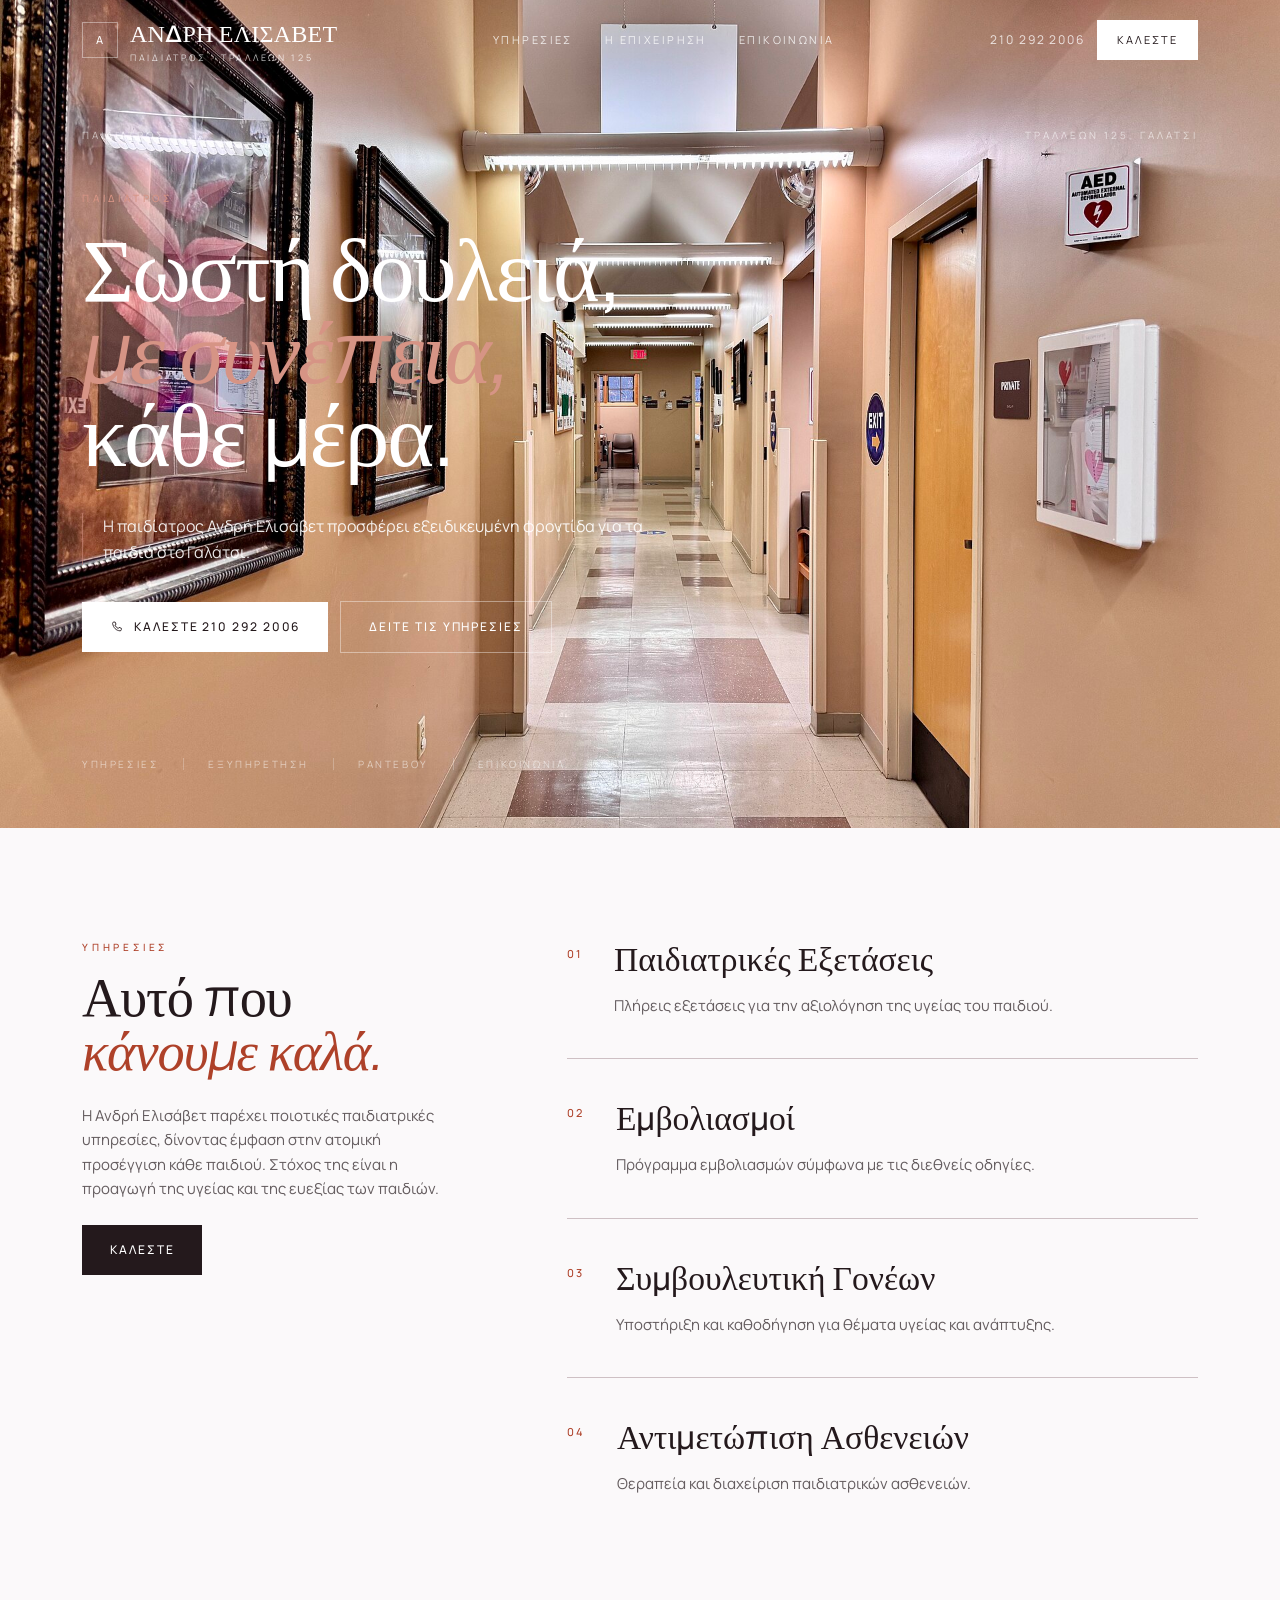
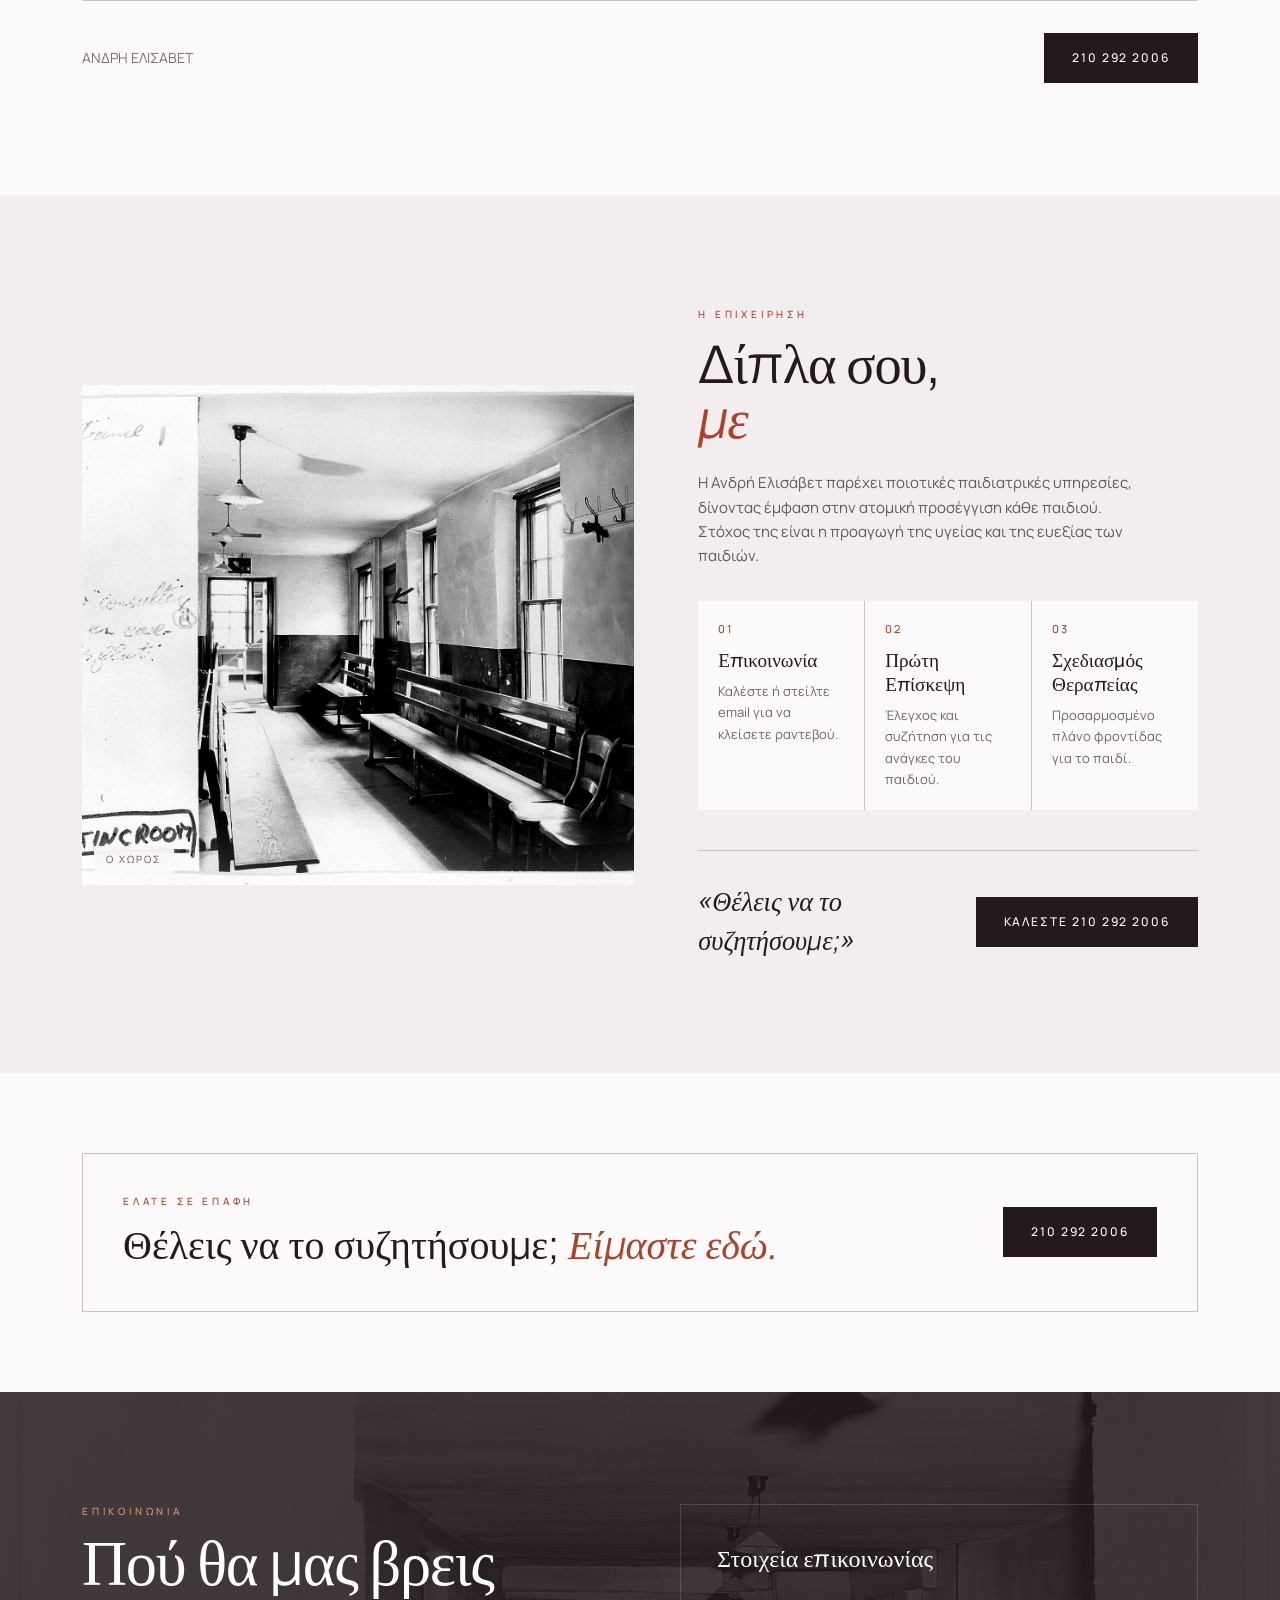
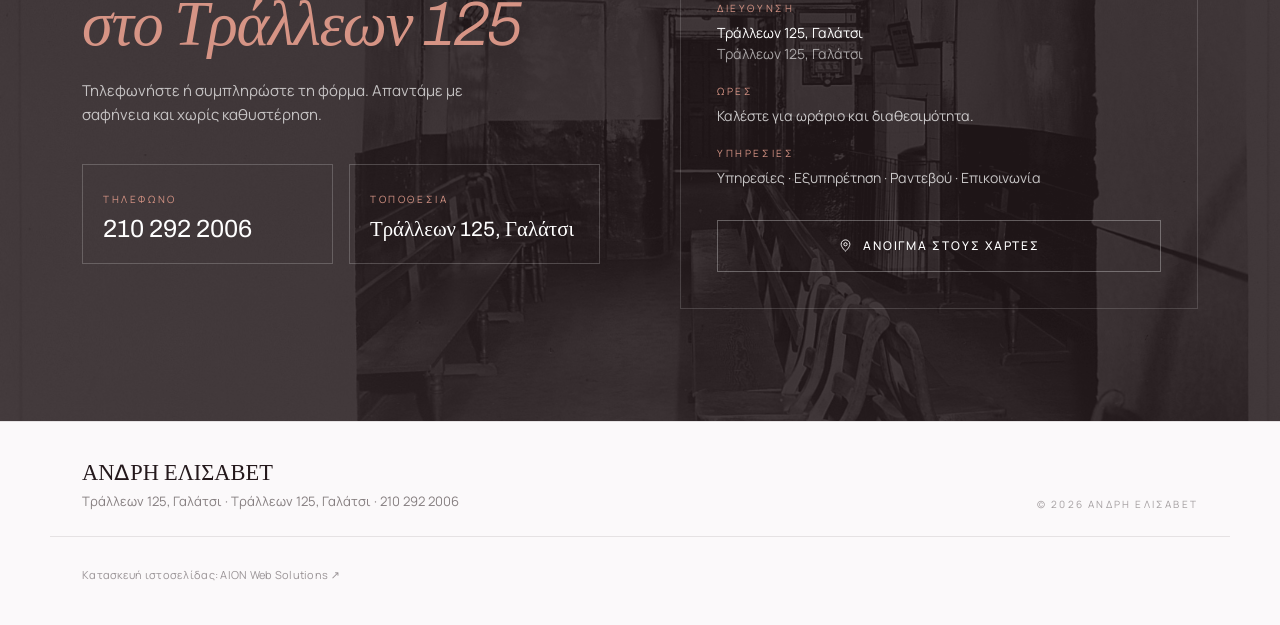
==== index.html @ dd0bdfb6 "deploy index.html" ====
<!DOCTYPE html>
<html lang="el">
  <head>
    <meta charset="UTF-8" />
    <meta name="viewport" content="width=device-width, initial-scale=1.0" />
    <title>ΑΝΔΡΗ ΕΛΙΣΑΒΕΤ — Παιδίατρος</title>
    <meta name="description" content="ΑΝΔΡΗ ΕΛΙΣΑΒΕΤ, Παιδίατρος, Τράλλεων 125, Γαλάτσι. Τηλέφωνο 210 292 2006." />
    <meta name="theme-color" content="hsl(343 18% 12%)" />
    <meta property="og:locale" content="el_GR" />
    <meta property="og:type" content="website" />
    <meta property="og:title" content="ΑΝΔΡΗ ΕΛΙΣΑΒΕΤ — Παιδίατρος" />
    <meta property="og:description" content="ΑΝΔΡΗ ΕΛΙΣΑΒΕΤ, Παιδίατρος, Τράλλεων 125, Γαλάτσι. Τηλέφωνο 210 292 2006." />
    <meta property="og:image" content="./images/hero.jpg" />
    <link rel="icon" type="image/svg+xml" href="./favicon.svg" />
    <link rel="preconnect" href="https://fonts.googleapis.com" />
    <link rel="preconnect" href="https://fonts.gstatic.com" crossorigin />
    <link href="https://fonts.googleapis.com/css2?family=Archivo:ital,wght@0,300;0,400;0,500;0,600;1,400&family=Manrope:wght@300;400;500;600&display=swap" rel="stylesheet" />
    <script type="application/ld+json">
{
  "@context": "https://schema.org",
  "@type": "LocalBusiness",
  "name": "ΑΝΔΡΗ ΕΛΙΣΑΒΕΤ",
  "address": {
    "@type": "PostalAddress",
    "streetAddress": "Τράλλεων 125, Γαλάτσι",
    "addressCountry": "GR"
  },
  "telephone": "2102922006"
}
    </script>
    <script type="module" crossorigin src="./assets/index-Dn4aYSph.js"></script>
    <link rel="stylesheet" crossorigin href="./assets/index-3ebz85Tq.css">
  </head>
  <body>
    <div id="root"></div>
  </body>
</html>
---- assets/index-3ebz85Tq.css ----
*,:before,:after{--tw-border-spacing-x: 0;--tw-border-spacing-y: 0;--tw-translate-x: 0;--tw-translate-y: 0;--tw-rotate: 0;--tw-skew-x: 0;--tw-skew-y: 0;--tw-scale-x: 1;--tw-scale-y: 1;--tw-pan-x: ;--tw-pan-y: ;--tw-pinch-zoom: ;--tw-scroll-snap-strictness: proximity;--tw-gradient-from-position: ;--tw-gradient-via-position: ;--tw-gradient-to-position: ;--tw-ordinal: ;--tw-slashed-zero: ;--tw-numeric-figure: ;--tw-numeric-spacing: ;--tw-numeric-fraction: ;--tw-ring-inset: ;--tw-ring-offset-width: 0px;--tw-ring-offset-color: #fff;--tw-ring-color: rgb(59 130 246 / .5);--tw-ring-offset-shadow: 0 0 #0000;--tw-ring-shadow: 0 0 #0000;--tw-shadow: 0 0 #0000;--tw-shadow-colored: 0 0 #0000;--tw-blur: ;--tw-brightness: ;--tw-contrast: ;--tw-grayscale: ;--tw-hue-rotate: ;--tw-invert: ;--tw-saturate: ;--tw-sepia: ;--tw-drop-shadow: ;--tw-backdrop-blur: ;--tw-backdrop-brightness: ;--tw-backdrop-contrast: ;--tw-backdrop-grayscale: ;--tw-backdrop-hue-rotate: ;--tw-backdrop-invert: ;--tw-backdrop-opacity: ;--tw-backdrop-saturate: ;--tw-backdrop-sepia: ;--tw-contain-size: ;--tw-contain-layout: ;--tw-contain-paint: ;--tw-contain-style: }::backdrop{--tw-border-spacing-x: 0;--tw-border-spacing-y: 0;--tw-translate-x: 0;--tw-translate-y: 0;--tw-rotate: 0;--tw-skew-x: 0;--tw-skew-y: 0;--tw-scale-x: 1;--tw-scale-y: 1;--tw-pan-x: ;--tw-pan-y: ;--tw-pinch-zoom: ;--tw-scroll-snap-strictness: proximity;--tw-gradient-from-position: ;--tw-gradient-via-position: ;--tw-gradient-to-position: ;--tw-ordinal: ;--tw-slashed-zero: ;--tw-numeric-figure: ;--tw-numeric-spacing: ;--tw-numeric-fraction: ;--tw-ring-inset: ;--tw-ring-offset-width: 0px;--tw-ring-offset-color: #fff;--tw-ring-color: rgb(59 130 246 / .5);--tw-ring-offset-shadow: 0 0 #0000;--tw-ring-shadow: 0 0 #0000;--tw-shadow: 0 0 #0000;--tw-shadow-colored: 0 0 #0000;--tw-blur: ;--tw-brightness: ;--tw-contrast: ;--tw-grayscale: ;--tw-hue-rotate: ;--tw-invert: ;--tw-saturate: ;--tw-sepia: ;--tw-drop-shadow: ;--tw-backdrop-blur: ;--tw-backdrop-brightness: ;--tw-backdrop-contrast: ;--tw-backdrop-grayscale: ;--tw-backdrop-hue-rotate: ;--tw-backdrop-invert: ;--tw-backdrop-opacity: ;--tw-backdrop-saturate: ;--tw-backdrop-sepia: ;--tw-contain-size: ;--tw-contain-layout: ;--tw-contain-paint: ;--tw-contain-style: }*,:before,:after{box-sizing:border-box;border-width:0;border-style:solid;border-color:#e5e7eb}:before,:after{--tw-content: ""}html,:host{line-height:1.5;-webkit-text-size-adjust:100%;-moz-tab-size:4;-o-tab-size:4;tab-size:4;font-family:ui-sans-serif,system-ui,sans-serif,"Apple Color Emoji","Segoe UI Emoji",Segoe UI Symbol,"Noto Color Emoji";font-feature-settings:normal;font-variation-settings:normal;-webkit-tap-highlight-color:transparent}body{margin:0;line-height:inherit}hr{height:0;color:inherit;border-top-width:1px}abbr:where([title]){-webkit-text-decoration:underline dotted;text-decoration:underline dotted}h1,h2,h3,h4,h5,h6{font-size:inherit;font-weight:inherit}a{color:inherit;text-decoration:inherit}b,strong{font-weight:bolder}code,kbd,samp,pre{font-family:ui-monospace,SFMono-Regular,Menlo,Monaco,Consolas,Liberation Mono,Courier New,monospace;font-feature-settings:normal;font-variation-settings:normal;font-size:1em}small{font-size:80%}sub,sup{font-size:75%;line-height:0;position:relative;vertical-align:baseline}sub{bottom:-.25em}sup{top:-.5em}table{text-indent:0;border-color:inherit;border-collapse:collapse}button,input,optgroup,select,textarea{font-family:inherit;font-feature-settings:inherit;font-variation-settings:inherit;font-size:100%;font-weight:inherit;line-height:inherit;letter-spacing:inherit;color:inherit;margin:0;padding:0}button,select{text-transform:none}button,input:where([type=button]),input:where([type=reset]),input:where([type=submit]){-webkit-appearance:button;background-color:transparent;background-image:none}:-moz-focusring{outline:auto}:-moz-ui-invalid{box-shadow:none}progress{vertical-align:baseline}::-webkit-inner-spin-button,::-webkit-outer-spin-button{height:auto}[type=search]{-webkit-appearance:textfield;outline-offset:-2px}::-webkit-search-decoration{-webkit-appearance:none}::-webkit-file-upload-button{-webkit-appearance:button;font:inherit}summary{display:list-item}blockquote,dl,dd,h1,h2,h3,h4,h5,h6,hr,figure,p,pre{margin:0}fieldset{margin:0;padding:0}legend{padding:0}ol,ul,menu{list-style:none;margin:0;padding:0}dialog{padding:0}textarea{resize:vertical}input::-moz-placeholder,textarea::-moz-placeholder{opacity:1;color:#9ca3af}input::placeholder,textarea::placeholder{opacity:1;color:#9ca3af}button,[role=button]{cursor:pointer}:disabled{cursor:default}img,svg,video,canvas,audio,iframe,embed,object{display:block;vertical-align:middle}img,video{max-width:100%;height:auto}[hidden]:where(:not([hidden=until-found])){display:none}html{scroll-behavior:smooth;-webkit-text-size-adjust:100%}body{--tw-bg-opacity: 1;background-color:hsl(343 14% 98% / var(--tw-bg-opacity, 1));font-family:Manrope,system-ui,sans-serif;--tw-text-opacity: 1;color:hsl(343 18% 12% / var(--tw-text-opacity, 1));-webkit-font-smoothing:antialiased;-moz-osx-font-smoothing:grayscale;text-rendering:optimizeLegibility}::-moz-selection{--tw-bg-opacity: 1;background-color:hsl(11 62% 42% / var(--tw-bg-opacity, 1));--tw-text-opacity: 1;color:rgb(255 255 255 / var(--tw-text-opacity, 1))}::selection{--tw-bg-opacity: 1;background-color:hsl(11 62% 42% / var(--tw-bg-opacity, 1));--tw-text-opacity: 1;color:rgb(255 255 255 / var(--tw-text-opacity, 1))}h1,h2,h3{text-wrap:balance}.wrap{margin-left:auto;margin-right:auto;width:100%;max-width:1180px;padding-left:1.25rem;padding-right:1.25rem}@media (min-width: 640px){.wrap{padding-left:2rem;padding-right:2rem}}.eyebrow{font-family:Manrope,system-ui,sans-serif;font-size:10px;font-weight:500;text-transform:uppercase;letter-spacing:.38em;--tw-text-opacity: 1;color:hsl(11 62% 42% / var(--tw-text-opacity, 1))}.num{display:block;font-family:Manrope,system-ui,sans-serif;font-size:11px;font-weight:500;letter-spacing:.16em;--tw-text-opacity: 1;color:hsl(11 62% 42% / var(--tw-text-opacity, 1))}.btn{display:inline-flex;align-items:center;justify-content:center;gap:.625rem;padding:1rem 1.75rem;font-size:12px;font-weight:500;text-transform:uppercase;letter-spacing:.16em;transition-property:color,background-color,border-color,text-decoration-color,fill,stroke,opacity,box-shadow,transform,filter,backdrop-filter;transition-timing-function:cubic-bezier(.4,0,.2,1);transition-duration:.3s}.btn:focus{outline:2px solid transparent;outline-offset:2px}.btn:focus-visible{--tw-ring-offset-shadow: var(--tw-ring-inset) 0 0 0 var(--tw-ring-offset-width) var(--tw-ring-offset-color);--tw-ring-shadow: var(--tw-ring-inset) 0 0 0 calc(2px + var(--tw-ring-offset-width)) var(--tw-ring-color);box-shadow:var(--tw-ring-offset-shadow),var(--tw-ring-shadow),var(--tw-shadow, 0 0 #0000);--tw-ring-opacity: 1;--tw-ring-color: hsl(11 62% 42% / var(--tw-ring-opacity, 1));--tw-ring-offset-width: 2px}.btn-dark{display:inline-flex;align-items:center;justify-content:center;gap:.625rem;padding:1rem 1.75rem;font-size:12px;font-weight:500;text-transform:uppercase;letter-spacing:.16em;transition-property:color,background-color,border-color,text-decoration-color,fill,stroke,opacity,box-shadow,transform,filter,backdrop-filter;transition-timing-function:cubic-bezier(.4,0,.2,1);transition-duration:.3s}.btn-dark:focus{outline:2px solid transparent;outline-offset:2px}.btn-dark:focus-visible{--tw-ring-offset-shadow: var(--tw-ring-inset) 0 0 0 var(--tw-ring-offset-width) var(--tw-ring-offset-color);--tw-ring-shadow: var(--tw-ring-inset) 0 0 0 calc(2px + var(--tw-ring-offset-width)) var(--tw-ring-color);box-shadow:var(--tw-ring-offset-shadow),var(--tw-ring-shadow),var(--tw-shadow, 0 0 #0000);--tw-ring-opacity: 1;--tw-ring-color: hsl(11 62% 42% / var(--tw-ring-opacity, 1));--tw-ring-offset-width: 2px}.btn-dark{--tw-bg-opacity: 1;background-color:hsl(343 18% 12% / var(--tw-bg-opacity, 1));--tw-text-opacity: 1;color:rgb(255 255 255 / var(--tw-text-opacity, 1))}.btn-dark:hover{--tw-bg-opacity: 1;background-color:hsl(343 18% 19% / var(--tw-bg-opacity, 1))}.btn-ghost{display:inline-flex;align-items:center;justify-content:center;gap:.625rem;padding:1rem 1.75rem;font-size:12px;font-weight:500;text-transform:uppercase;letter-spacing:.16em;transition-property:color,background-color,border-color,text-decoration-color,fill,stroke,opacity,box-shadow,transform,filter,backdrop-filter;transition-timing-function:cubic-bezier(.4,0,.2,1);transition-duration:.3s}.btn-ghost:focus{outline:2px solid transparent;outline-offset:2px}.btn-ghost:focus-visible{--tw-ring-offset-shadow: var(--tw-ring-inset) 0 0 0 var(--tw-ring-offset-width) var(--tw-ring-offset-color);--tw-ring-shadow: var(--tw-ring-inset) 0 0 0 calc(2px + var(--tw-ring-offset-width)) var(--tw-ring-color);box-shadow:var(--tw-ring-offset-shadow),var(--tw-ring-shadow),var(--tw-shadow, 0 0 #0000);--tw-ring-opacity: 1;--tw-ring-color: hsl(11 62% 42% / var(--tw-ring-opacity, 1));--tw-ring-offset-width: 2px}.btn-ghost{border-width:1px;border-color:#fff6;--tw-text-opacity: 1;color:rgb(255 255 255 / var(--tw-text-opacity, 1))}.btn-ghost:hover{--tw-bg-opacity: 1;background-color:rgb(255 255 255 / var(--tw-bg-opacity, 1));--tw-text-opacity: 1;color:hsl(343 18% 12% / var(--tw-text-opacity, 1))}.sr-only{position:absolute;width:1px;height:1px;padding:0;margin:-1px;overflow:hidden;clip:rect(0,0,0,0);white-space:nowrap;border-width:0}.pointer-events-none{pointer-events:none}.fixed{position:fixed}.absolute{position:absolute}.relative{position:relative}.inset-0{top:0;right:0;bottom:0;left:0}.inset-x-0{left:0;right:0}.bottom-0{bottom:0}.bottom-3{bottom:.75rem}.left-3{left:.75rem}.top-0{top:0}.isolate{isolation:isolate}.-z-10{z-index:-10}.z-10{z-index:10}.z-40{z-index:40}.z-50{z-index:50}.-mt-px{margin-top:-1px}.mt-1{margin-top:.25rem}.mt-1\.5{margin-top:.375rem}.mt-10{margin-top:2.5rem}.mt-14{margin-top:3.5rem}.mt-16{margin-top:4rem}.mt-2{margin-top:.5rem}.mt-3{margin-top:.75rem}.mt-4{margin-top:1rem}.mt-5{margin-top:1.25rem}.mt-6{margin-top:1.5rem}.mt-8{margin-top:2rem}.mt-9{margin-top:2.25rem}.block{display:block}.flex{display:flex}.grid{display:grid}.hidden{display:none}.h-10{height:2.5rem}.h-12{height:3rem}.h-3{height:.75rem}.h-52{height:13rem}.h-9{height:2.25rem}.h-\[340px\]{height:340px}.h-\[68px\]{height:68px}.h-full{height:100%}.min-h-\[92svh\]{min-height:92svh}.w-10{width:2.5rem}.w-12{width:3rem}.w-9{width:2.25rem}.w-full{width:100%}.w-px{width:1px}.max-w-\[660px\]{max-width:660px}.max-w-md{max-width:28rem}.max-w-sm{max-width:24rem}.max-w-xl{max-width:36rem}.flex-1{flex:1 1 0%}.shrink-0{flex-shrink:0}@keyframes fadeUp{0%{opacity:0;transform:translateY(20px)}to{opacity:1;transform:translateY(0)}}.animate-fadeUp{animation:fadeUp .9s cubic-bezier(.22,1,.36,1) both}.flex-col{flex-direction:column}.flex-wrap{flex-wrap:wrap}.place-items-center{place-items:center}.items-start{align-items:flex-start}.items-center{align-items:center}.justify-between{justify-content:space-between}.gap-10{gap:2.5rem}.gap-12{gap:3rem}.gap-2{gap:.5rem}.gap-3{gap:.75rem}.gap-4{gap:1rem}.gap-5{gap:1.25rem}.gap-6{gap:1.5rem}.gap-8{gap:2rem}.gap-px{gap:1px}.gap-x-3{-moz-column-gap:.75rem;column-gap:.75rem}.gap-x-6{-moz-column-gap:1.5rem;column-gap:1.5rem}.gap-y-2{row-gap:.5rem}.space-y-5>:not([hidden])~:not([hidden]){--tw-space-y-reverse: 0;margin-top:calc(1.25rem * calc(1 - var(--tw-space-y-reverse)));margin-bottom:calc(1.25rem * var(--tw-space-y-reverse))}.overflow-hidden{overflow:hidden}.border{border-width:1px}.border-b{border-bottom-width:1px}.border-l{border-left-width:1px}.border-t{border-top-width:1px}.border-accentSoft\/50{border-color:#d6948580}.border-ink\/10{border-color:#24191c1a}.border-ink\/15{border-color:#24191c26}.border-ink\/20{border-color:#24191c33}.border-ink\/5{border-color:#24191c0d}.border-line{--tw-border-opacity: 1;border-color:hsl(343 12% 78% / var(--tw-border-opacity, 1))}.border-paper\/15{border-color:#ffffff26}.border-paper\/20{border-color:#fff3}.border-paper\/30{border-color:#ffffff4d}.border-paper\/40{border-color:#fff6}.bg-deep{--tw-bg-opacity: 1;background-color:hsl(343 18% 12% / var(--tw-bg-opacity, 1))}.bg-line{--tw-bg-opacity: 1;background-color:hsl(343 12% 78% / var(--tw-bg-opacity, 1))}.bg-mute{--tw-bg-opacity: 1;background-color:hsl(343 12% 94% / var(--tw-bg-opacity, 1))}.bg-paper{--tw-bg-opacity: 1;background-color:rgb(255 255 255 / var(--tw-bg-opacity, 1))}.bg-paper\/25{background-color:#ffffff40}.bg-surface{--tw-bg-opacity: 1;background-color:hsl(343 14% 98% / var(--tw-bg-opacity, 1))}.bg-surface\/90{background-color:#fbf9fae6}.bg-surface\/95{background-color:#fbf9faf2}.bg-transparent{background-color:transparent}.bg-gradient-to-r{background-image:linear-gradient(to right,var(--tw-gradient-stops))}.bg-gradient-to-t{background-image:linear-gradient(to top,var(--tw-gradient-stops))}.via-deep\/90{--tw-gradient-to: hsl(343 18% 12% / 0) var(--tw-gradient-to-position);--tw-gradient-stops: var(--tw-gradient-from), hsl(343 18% 12% / .9) var(--tw-gradient-via-position), var(--tw-gradient-to)}.to-transparent{--tw-gradient-to: transparent var(--tw-gradient-to-position)}.object-cover{-o-object-fit:cover;object-fit:cover}.p-5{padding:1.25rem}.p-7{padding:1.75rem}.px-3{padding-left:.75rem;padding-right:.75rem}.px-4{padding-left:1rem;padding-right:1rem}.px-5{padding-left:1.25rem;padding-right:1.25rem}.py-1\.5{padding-top:.375rem;padding-bottom:.375rem}.py-10{padding-top:2.5rem;padding-bottom:2.5rem}.py-16{padding-top:4rem;padding-bottom:4rem}.py-2{padding-top:.5rem;padding-bottom:.5rem}.py-20{padding-top:5rem;padding-bottom:5rem}.py-3{padding-top:.75rem;padding-bottom:.75rem}.py-4{padding-top:1rem;padding-bottom:1rem}.py-8{padding-top:2rem;padding-bottom:2rem}.pb-10{padding-bottom:2.5rem}.pl-5{padding-left:1.25rem}.pt-1\.5{padding-top:.375rem}.pt-28{padding-top:7rem}.pt-6{padding-top:1.5rem}.pt-8{padding-top:2rem}.text-right{text-align:right}.font-display{font-family:Archivo,Georgia,serif}.text-\[1\.2rem\]{font-size:1.2rem}.text-\[1\.3rem\]{font-size:1.3rem}.text-\[1\.4rem\]{font-size:1.4rem}.text-\[1\.55rem\]{font-size:1.55rem}.text-\[1\.5rem\]{font-size:1.5rem}.text-\[10px\]{font-size:10px}.text-\[11px\]{font-size:11px}.text-\[12px\]{font-size:12px}.text-\[13px\]{font-size:13px}.text-\[14px\]{font-size:14px}.text-\[15px\]{font-size:15px}.text-\[20px\]{font-size:20px}.text-\[9px\]{font-size:9px}.text-\[clamp\(1\.25rem\,3\.2vw\,1\.65rem\)\]{font-size:clamp(1.25rem,3.2vw,1.65rem)}.text-\[clamp\(1\.5rem\,3\.8vw\,2\.1rem\)\]{font-size:clamp(1.5rem,3.8vw,2.1rem)}.text-\[clamp\(1\.6rem\,4\.2vw\,2\.5rem\)\]{font-size:clamp(1.6rem,4.2vw,2.5rem)}.text-\[clamp\(2\.1rem\,5\.6vw\,3\.4rem\)\]{font-size:clamp(2.1rem,5.6vw,3.4rem)}.text-\[clamp\(2\.2rem\,6\.4vw\,3\.9rem\)\]{font-size:clamp(2.2rem,6.4vw,3.9rem)}.text-\[clamp\(2\.6rem\,10\.5vw\,5\.6rem\)\]{font-size:clamp(2.6rem,10.5vw,5.6rem)}.font-light{font-weight:300}.font-medium{font-weight:500}.font-normal{font-weight:400}.uppercase{text-transform:uppercase}.italic{font-style:italic}.leading-\[0\.92\]{line-height:.92}.leading-\[0\.96\]{line-height:.96}.leading-\[1\],.leading-none{line-height:1}.leading-relaxed{line-height:1.625}.leading-tight{line-height:1.25}.tracking-\[-0\.025em\]{letter-spacing:-.025em}.tracking-\[-0\.02em\]{letter-spacing:-.02em}.tracking-\[0\.01em\]{letter-spacing:.01em}.tracking-\[0\.14em\]{letter-spacing:.14em}.tracking-\[0\.16em\]{letter-spacing:.16em}.tracking-\[0\.18em\]{letter-spacing:.18em}.tracking-\[0\.1em\]{letter-spacing:.1em}.tracking-\[0\.22em\]{letter-spacing:.22em}.tracking-\[0\.26em\]{letter-spacing:.26em}.tracking-\[0\.2em\]{letter-spacing:.2em}.tracking-\[0\.3em\]{letter-spacing:.3em}.tracking-wide{letter-spacing:.025em}.text-accent{--tw-text-opacity: 1;color:hsl(11 62% 42% / var(--tw-text-opacity, 1))}.text-accentSoft{--tw-text-opacity: 1;color:hsl(11 50% 68% / var(--tw-text-opacity, 1))}.text-deep,.text-ink{--tw-text-opacity: 1;color:hsl(343 18% 12% / var(--tw-text-opacity, 1))}.text-ink\/40{color:#24191c66}.text-ink\/45{color:#24191c73}.text-ink\/55{color:#24191c8c}.text-ink\/60{color:#24191c99}.text-ink\/65{color:#24191ca6}.text-ink\/70{color:#24191cb3}.text-ink\/75{color:#24191cbf}.text-paper{--tw-text-opacity: 1;color:rgb(255 255 255 / var(--tw-text-opacity, 1))}.text-paper\/55{color:#ffffff8c}.text-paper\/60{color:#fff9}.text-paper\/70{color:#ffffffb3}.text-paper\/75{color:#ffffffbf}.text-paper\/80{color:#fffc}.text-paper\/90{color:#ffffffe6}.opacity-15{opacity:.15}.shadow-\[0_1px_0_rgba\(0\,0\,0\,0\.08\)\]{--tw-shadow: 0 1px 0 rgba(0,0,0,.08);--tw-shadow-colored: 0 1px 0 var(--tw-shadow-color);box-shadow:var(--tw-ring-offset-shadow, 0 0 #0000),var(--tw-ring-shadow, 0 0 #0000),var(--tw-shadow)}.backdrop-blur{--tw-backdrop-blur: blur(8px);-webkit-backdrop-filter:var(--tw-backdrop-blur) var(--tw-backdrop-brightness) var(--tw-backdrop-contrast) var(--tw-backdrop-grayscale) var(--tw-backdrop-hue-rotate) var(--tw-backdrop-invert) var(--tw-backdrop-opacity) var(--tw-backdrop-saturate) var(--tw-backdrop-sepia);backdrop-filter:var(--tw-backdrop-blur) var(--tw-backdrop-brightness) var(--tw-backdrop-contrast) var(--tw-backdrop-grayscale) var(--tw-backdrop-hue-rotate) var(--tw-backdrop-invert) var(--tw-backdrop-opacity) var(--tw-backdrop-saturate) var(--tw-backdrop-sepia)}.transition{transition-property:color,background-color,border-color,text-decoration-color,fill,stroke,opacity,box-shadow,transform,filter,backdrop-filter;transition-timing-function:cubic-bezier(.4,0,.2,1);transition-duration:.15s}.transition-all{transition-property:all;transition-timing-function:cubic-bezier(.4,0,.2,1);transition-duration:.15s}.transition-colors{transition-property:color,background-color,border-color,text-decoration-color,fill,stroke;transition-timing-function:cubic-bezier(.4,0,.2,1);transition-duration:.15s}.transition-opacity{transition-property:opacity;transition-timing-function:cubic-bezier(.4,0,.2,1);transition-duration:.15s}.duration-500{transition-duration:.5s}.\[animation-delay\:120ms\]{animation-delay:.12s}.\[animation-delay\:220ms\]{animation-delay:.22s}.\[animation-delay\:300ms\]{animation-delay:.3s}.first\:border-t-0:first-child{border-top-width:0px}.first\:pt-0:first-child{padding-top:0}.hover\:border-accentSoft:hover{--tw-border-opacity: 1;border-color:hsl(11 50% 68% / var(--tw-border-opacity, 1))}.hover\:bg-accentSoft:hover{--tw-bg-opacity: 1;background-color:hsl(11 50% 68% / var(--tw-bg-opacity, 1))}.hover\:bg-deep\/90:hover{background-color:#24191ce6}.hover\:bg-ink:hover{--tw-bg-opacity: 1;background-color:hsl(343 18% 12% / var(--tw-bg-opacity, 1))}.hover\:bg-paper:hover{--tw-bg-opacity: 1;background-color:rgb(255 255 255 / var(--tw-bg-opacity, 1))}.hover\:bg-paper\/5:hover{background-color:#ffffff0d}.hover\:bg-paper\/85:hover{background-color:#ffffffd9}.hover\:text-accent:hover{--tw-text-opacity: 1;color:hsl(11 62% 42% / var(--tw-text-opacity, 1))}.hover\:text-deep:hover{--tw-text-opacity: 1;color:hsl(343 18% 12% / var(--tw-text-opacity, 1))}.hover\:text-ink\/80:hover{color:#24191ccc}.hover\:text-paper:hover{--tw-text-opacity: 1;color:rgb(255 255 255 / var(--tw-text-opacity, 1))}.focus\:not-sr-only:focus{position:static;width:auto;height:auto;padding:0;margin:0;overflow:visible;clip:auto;white-space:normal}.focus\:fixed:focus{position:fixed}.focus\:left-4:focus{left:1rem}.focus\:top-4:focus{top:1rem}.focus\:z-\[60\]:focus{z-index:60}.focus\:bg-deep:focus{--tw-bg-opacity: 1;background-color:hsl(343 18% 12% / var(--tw-bg-opacity, 1))}.focus\:px-4:focus{padding-left:1rem;padding-right:1rem}.focus\:py-2:focus{padding-top:.5rem;padding-bottom:.5rem}.focus\:text-sm:focus{font-size:.875rem;line-height:1.25rem}.focus\:text-paper:focus{--tw-text-opacity: 1;color:rgb(255 255 255 / var(--tw-text-opacity, 1))}.group:hover .group-hover\:text-accent{--tw-text-opacity: 1;color:hsl(11 62% 42% / var(--tw-text-opacity, 1))}@media (min-width: 640px){.sm\:mt-0{margin-top:0}.sm\:block{display:block}.sm\:inline-flex{display:inline-flex}.sm\:h-\[500px\]{height:500px}.sm\:h-\[80px\]{height:80px}.sm\:w-auto{width:auto}.sm\:grid-cols-2{grid-template-columns:repeat(2,minmax(0,1fr))}.sm\:grid-cols-3{grid-template-columns:repeat(3,minmax(0,1fr))}.sm\:flex-row{flex-direction:row}.sm\:items-end{align-items:flex-end}.sm\:items-center{align-items:center}.sm\:justify-between{justify-content:space-between}.sm\:gap-8{gap:2rem}.sm\:p-10{padding:2.5rem}.sm\:p-9{padding:2.25rem}.sm\:py-10{padding-top:2.5rem;padding-bottom:2.5rem}.sm\:py-20{padding-top:5rem;padding-bottom:5rem}.sm\:py-28{padding-top:7rem;padding-bottom:7rem}.sm\:pb-14{padding-bottom:3.5rem}.sm\:pt-32{padding-top:8rem}.sm\:text-\[16px\]{font-size:16px}.sm\:text-\[24px\]{font-size:24px}}@media (min-width: 768px){.md\:hidden{display:none}}@media (min-width: 1024px){.lg\:sticky{position:sticky}.lg\:top-28{top:7rem}.lg\:flex{display:flex}.lg\:inline-flex{display:inline-flex}.lg\:hidden{display:none}.lg\:grid-cols-2{grid-template-columns:repeat(2,minmax(0,1fr))}.lg\:grid-cols-\[0\.9fr_1\.4fr\]{grid-template-columns:.9fr 1.4fr}.lg\:grid-cols-\[1\.05fr_0\.95fr\]{grid-template-columns:1.05fr .95fr}.lg\:flex-row{flex-direction:row}.lg\:items-center{align-items:center}.lg\:gap-16{gap:4rem}.lg\:gap-20{gap:5rem}.lg\:self-start{align-self:flex-start}}
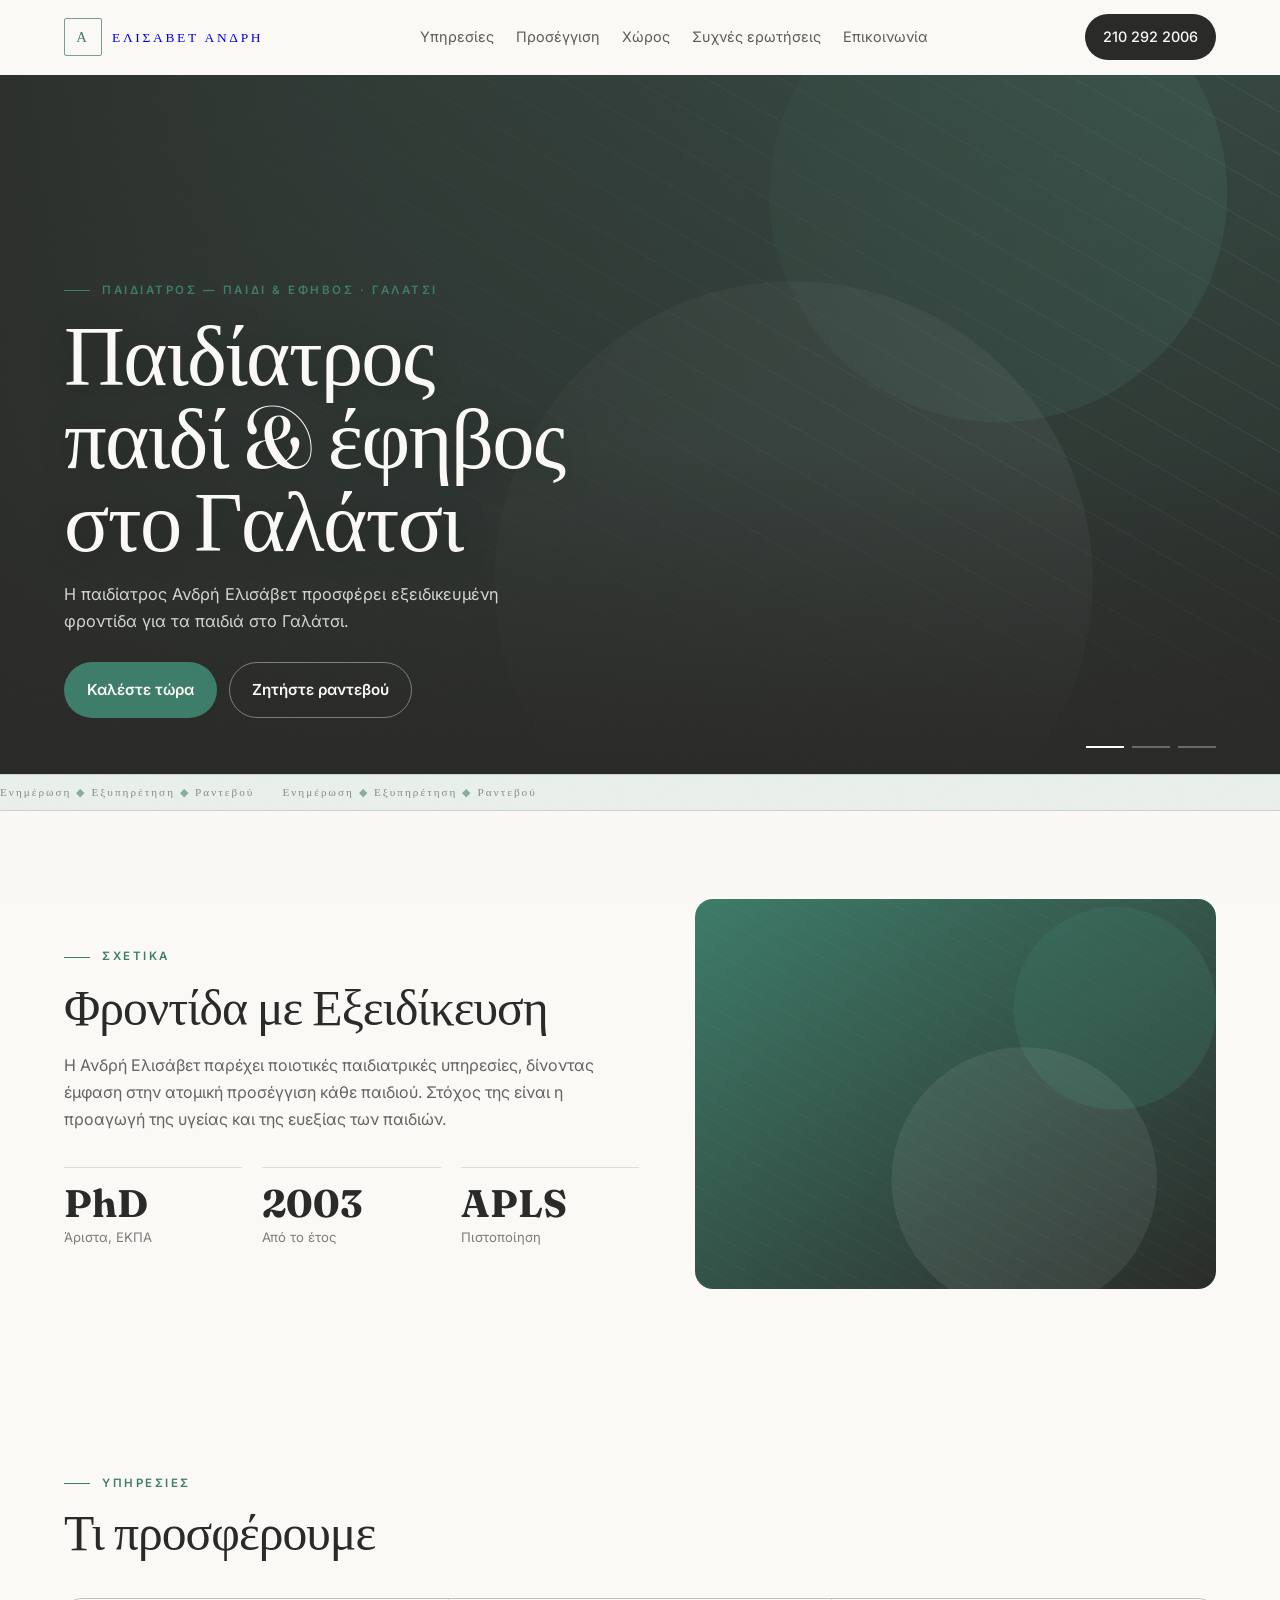
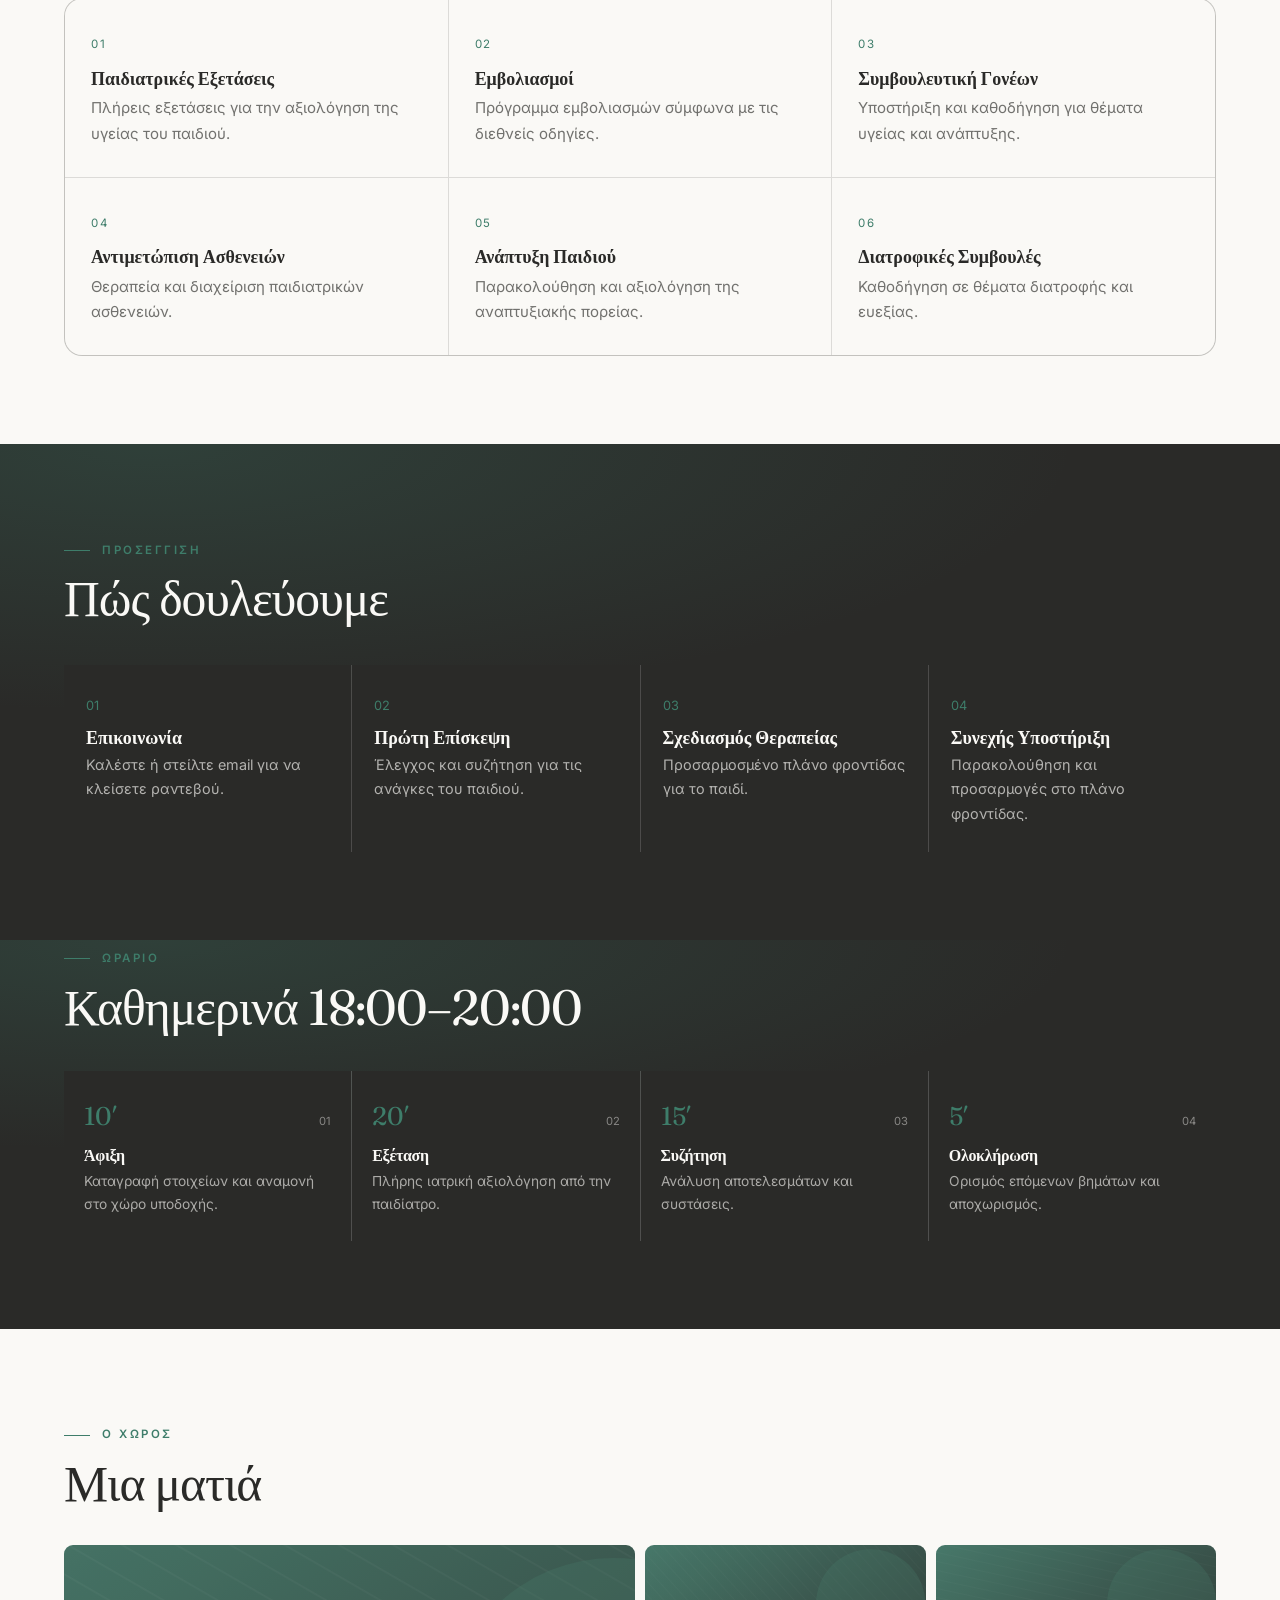
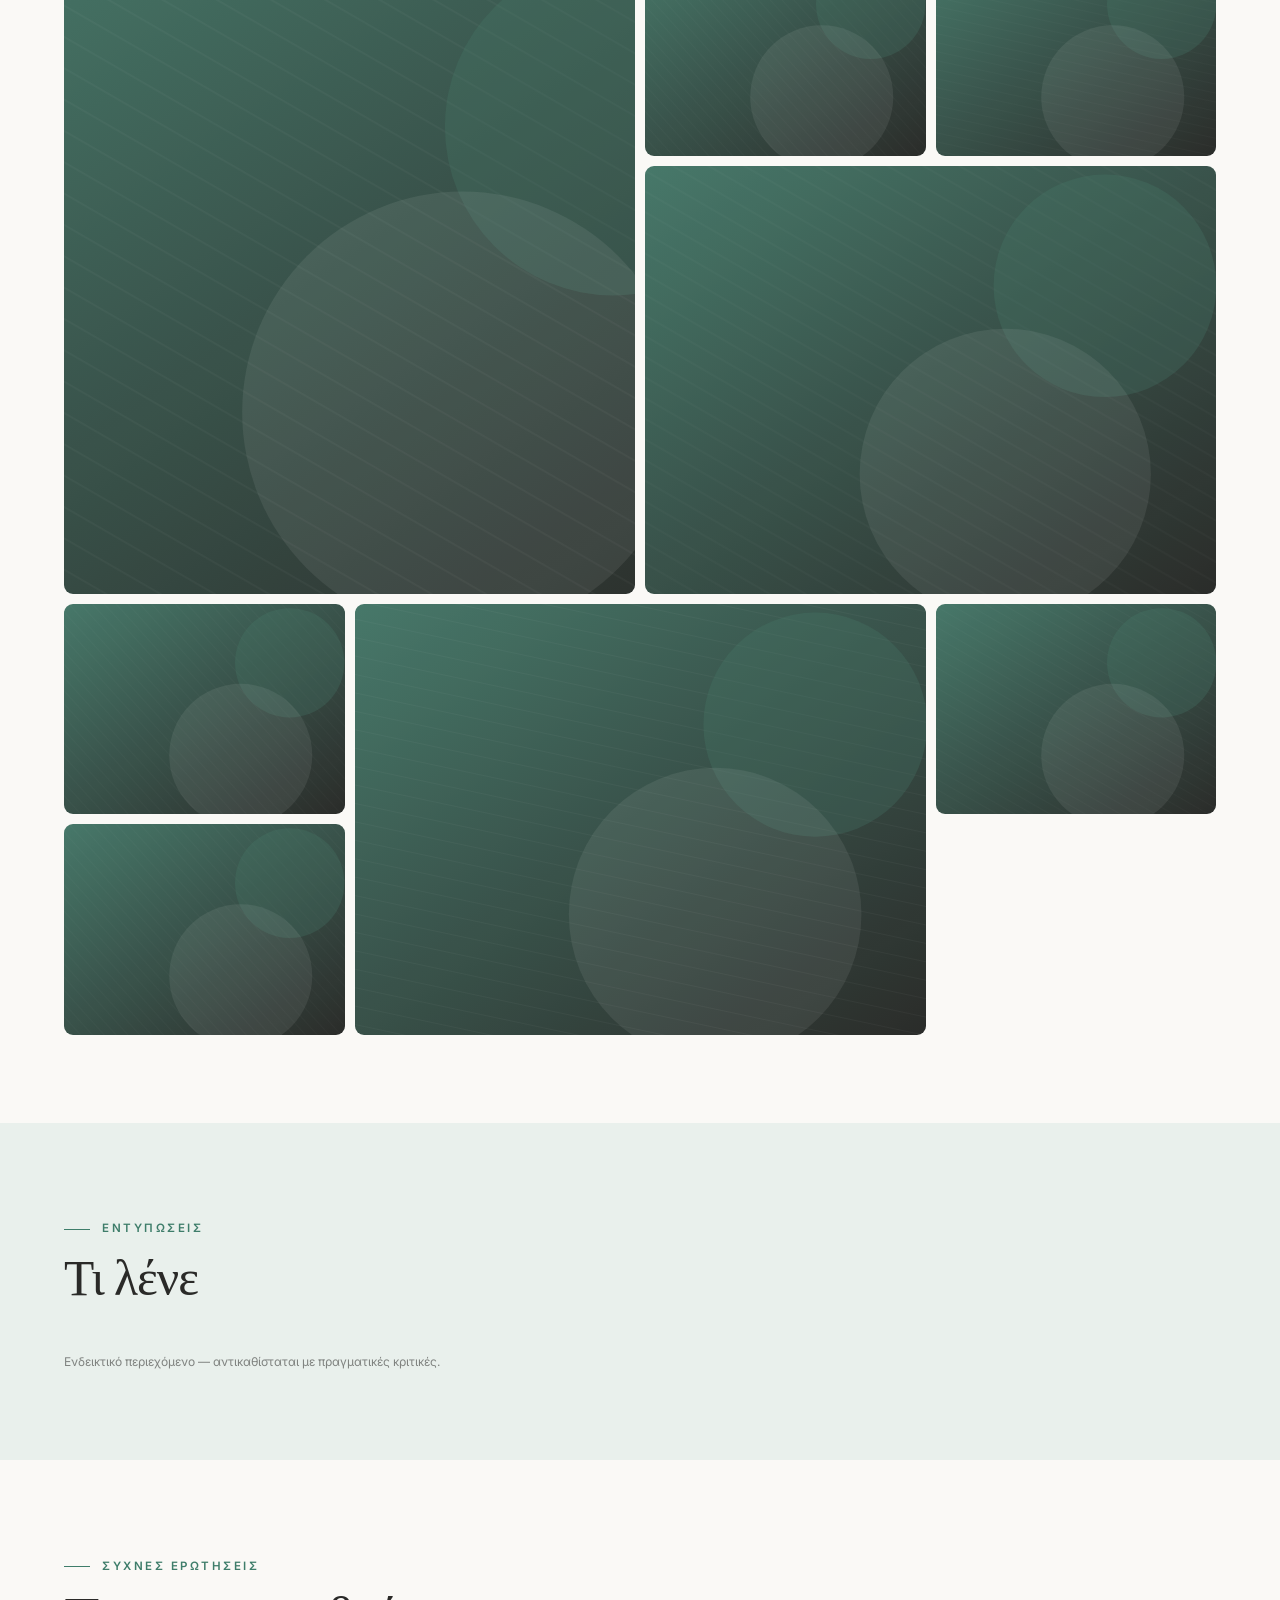
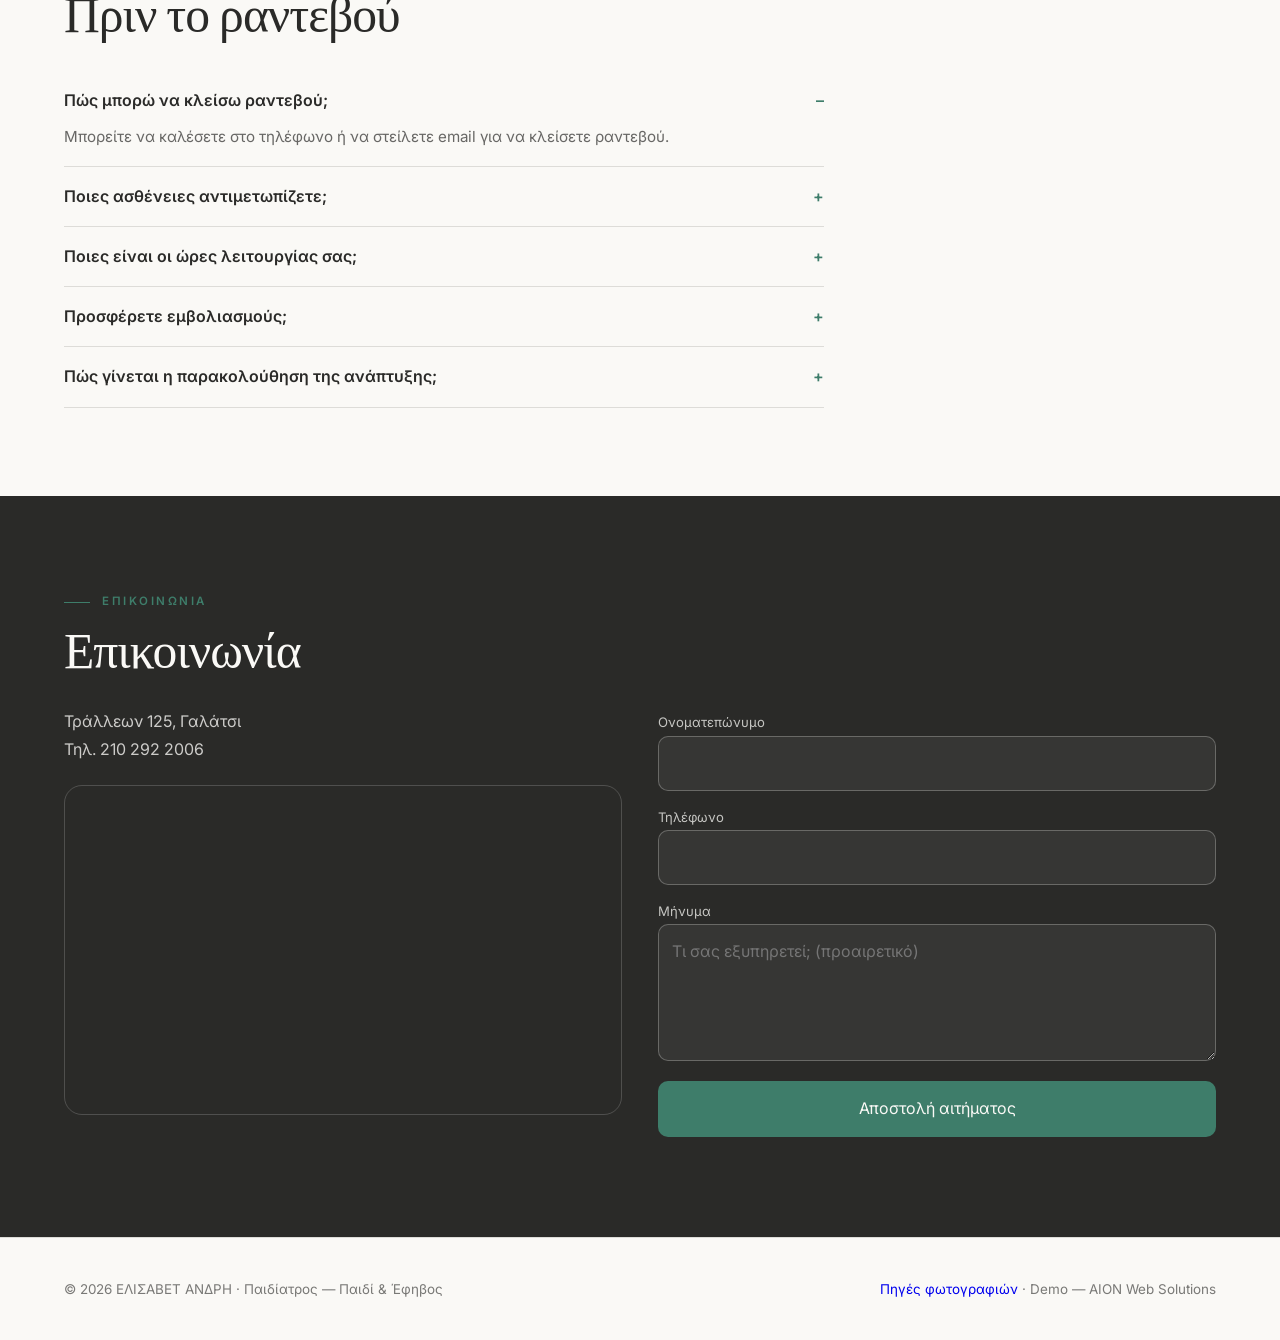
==== commit e6fcc751: "update index.html" ====
--- a/index.html
+++ b/index.html
@@ -1,37 +1,244 @@
-<!DOCTYPE html>
-<html lang="el">
-  <head>
-    <meta charset="UTF-8" />
-    <meta name="viewport" content="width=device-width, initial-scale=1.0" />
-    <title>ΑΝΔΡΗ ΕΛΙΣΑΒΕΤ — Παιδίατρος</title>
-    <meta name="description" content="ΑΝΔΡΗ ΕΛΙΣΑΒΕΤ, Παιδίατρος, Τράλλεων 125, Γαλάτσι. Τηλέφωνο 210 292 2006." />
-    <meta name="theme-color" content="hsl(343 18% 12%)" />
-    <meta property="og:locale" content="el_GR" />
-    <meta property="og:type" content="website" />
-    <meta property="og:title" content="ΑΝΔΡΗ ΕΛΙΣΑΒΕΤ — Παιδίατρος" />
-    <meta property="og:description" content="ΑΝΔΡΗ ΕΛΙΣΑΒΕΤ, Παιδίατρος, Τράλλεων 125, Γαλάτσι. Τηλέφωνο 210 292 2006." />
-    <meta property="og:image" content="./images/hero.jpg" />
-    <link rel="icon" type="image/svg+xml" href="./favicon.svg" />
-    <link rel="preconnect" href="https://fonts.googleapis.com" />
-    <link rel="preconnect" href="https://fonts.gstatic.com" crossorigin />
-    <link href="https://fonts.googleapis.com/css2?family=Archivo:ital,wght@0,300;0,400;0,500;0,600;1,400&family=Manrope:wght@300;400;500;600&display=swap" rel="stylesheet" />
-    <script type="application/ld+json">
-{
-  "@context": "https://schema.org",
-  "@type": "LocalBusiness",
-  "name": "ΑΝΔΡΗ ΕΛΙΣΑΒΕΤ",
-  "address": {
-    "@type": "PostalAddress",
-    "streetAddress": "Τράλλεων 125, Γαλάτσι",
-    "addressCountry": "GR"
-  },
-  "telephone": "2102922006"
-}
-    </script>
-    <script type="module" crossorigin src="./assets/index-Dn4aYSph.js"></script>
-    <link rel="stylesheet" crossorigin href="./assets/index-3ebz85Tq.css">
-  </head>
-  <body>
-    <div id="root"></div>
-  </body>
-</html>
+<!doctype html>
+<html lang="el"><head>
+<meta charset="utf-8"><meta name="viewport" content="width=device-width, initial-scale=1">
+<title>ΕΛΙΣΑΒΕΤ ΑΝΔΡΗ — Παιδίατρος — Παιδί &amp; Έφηβος στο Γαλάτσι</title>
+<meta name="description" content="ΕΛΙΣΑΒΕΤ ΑΝΔΡΗ, Παιδίατρος — Παιδί &amp; Έφηβος — Τράλλεων 125, Γαλάτσι. Τηλέφωνο 210 292 2006.">
+<meta name="theme-color" content="#2a2a28">
+<meta property="og:title" content="ΕΛΙΣΑΒΕΤ ΑΝΔΡΗ — Παιδίατρος — Παιδί &amp; Έφηβος">
+<meta property="og:description" content="Τράλλεων 125, Γαλάτσι">
+<meta property="og:type" content="website">
+<link rel="preconnect" href="https://fonts.googleapis.com"><link rel="preconnect" href="https://fonts.gstatic.com" crossorigin>
+<link href="https://fonts.googleapis.com/css2?family=Fraunces:ital,wght@0,400;0,600;1,400&family=Inter:wght@300;400;500;600&display=swap" rel="stylesheet">
+<link rel="icon" href="data:image/svg+xml,<svg xmlns='http://www.w3.org/2000/svg' viewBox='0 0 64 64'><rect width='64' height='64' rx='14' fill='%233e7d6a'/><text x='32' y='44' font-size='30' text-anchor='middle' fill='%23faf9f6' font-family='serif'>Α</text></svg>">
+<script type="application/ld+json">{"@context":"https://schema.org","@type":"LocalBusiness","name":"ΕΛΙΣΑΒΕΤ ΑΝΔΡΗ","address":{"@type":"PostalAddress","streetAddress":"Τράλλεων 125, Γαλάτσι","addressLocality":"Γαλάτσι","addressCountry":"GR"}","telephone":"210 292 2006","url":""}</script>
+<style>
+:root{--ink:#2a2a28;--paper:#faf9f6;--accent:#3e7d6a;--accent2:#2f5f51;--soft:#e9f0ec;--line:color-mix(in srgb,var(--ink) 14%,transparent);--r:18px}
+*{box-sizing:border-box}html{scroll-behavior:smooth}
+body{margin:0;background:var(--paper);color:var(--ink);font-family:'Inter', system-ui, sans-serif;line-height:1.7;-webkit-font-smoothing:antialiased;overflow-x:hidden}
+img{display:block;max-width:100%}
+.wrap{width:min(1180px,90vw);margin:0 auto}
+h1,h2,h3,h4{font-family:'Fraunces', Georgia, serif;line-height:1.06;letter-spacing:-.02em;margin:0}
+h1{font-size:clamp(2.6rem,6.6vw,5.4rem);font-weight:400}
+h2{font-size:clamp(1.9rem,4vw,3.1rem);font-weight:400}
+h3{font-size:1.12rem;letter-spacing:0}
+p{margin:0}
+.kicker{font-size:.72rem;letter-spacing:.22em;text-transform:uppercase;color:var(--accent);font-weight:600}
+header{position:fixed;inset:0 0 auto;z-index:60;background:var(--paper);border-bottom:1px solid transparent;box-shadow:0 1px 0 color-mix(in srgb,var(--ink) 8%,transparent)}
+.nav{display:flex;align-items:center;justify-content:space-between;gap:16px;padding:14px 0}
+.wordmark{display:flex;align-items:center;gap:10px;font-family:'Fraunces', Georgia, serif;font-size:1.15rem;text-decoration:none}
+.wm{width:38px;height:38px;border-radius:10px;background:var(--accent);color:var(--paper);display:grid;place-items:center;font-size:1.05rem}
+.nav-links{display:flex;gap:22px;font-size:.9rem}
+.nav-links a{text-decoration:none;color:color-mix(in srgb,var(--ink) 76%,transparent)}
+.tel{display:inline-flex;align-items:center;gap:8px;background:var(--ink);color:var(--paper);text-decoration:none;padding:11px 18px;border-radius:999px;font-size:.9rem;font-weight:500}
+@media(max-width:820px){.nav-links{display:none}}
+.hero{position:relative;height:86vh;min-height:560px;display:grid;align-items:end;overflow:hidden;color:var(--paper)}
+.slide{position:absolute;inset:0;opacity:0;transform:scale(1.04);transition:opacity 1.1s ease,transform 7s linear}
+.slide.on{opacity:1;transform:scale(1)}
+.slide img{width:100%;height:100%;-o-object-fit:cover;object-fit:cover;filter:saturate(.75) contrast(1.02)}
+.scrim{position:absolute;inset:0;background:linear-gradient(90deg,color-mix(in srgb,var(--ink) 92%,transparent) 0%,color-mix(in srgb,var(--ink) 62%,transparent) 46%,color-mix(in srgb,var(--ink) 12%,transparent) 100%),linear-gradient(0deg,var(--ink) 0%,transparent 42%)}
+.hero-in{position:relative;z-index:2;padding-bottom:56px;width:100%}
+.hero h1{max-width:15ch;margin:14px 0 18px}
+.hero .lead{max-width:46ch;color:color-mix(in srgb,var(--paper) 82%,transparent);font-size:1.02rem}
+.hero-cta{display:flex;gap:12px;flex-wrap:wrap;margin-top:26px}
+.btn{display:inline-flex;align-items:center;gap:10px;padding:14px 22px;border-radius:999px;text-decoration:none;font-weight:600;font-size:.95rem;border:1px solid transparent;transition:.25s}
+.btn.solid{background:var(--accent);color:var(--paper)}
+.btn.line{border-color:color-mix(in srgb,var(--paper) 40%,transparent);color:var(--paper)}
+.btn:hover{transform:translateY(-3px)}
+.dots{position:absolute;right:max(5vw,24px);bottom:26px;display:flex;gap:8px;z-index:3}
+.dots button{width:38px;height:2px;background:rgba(255,255,255,.30);border:0;padding:0;cursor:pointer}
+.dots button.on{background:#fff}
+.marquee{border-block:1px solid var(--line);overflow:hidden;background:var(--soft)}
+.marquee-track{display:flex;gap:28px;width:-moz-max-content;width:max-content;padding:14px 0;animation:mq 26s linear infinite;font-family:'Fraunces', Georgia, serif;font-size:1rem;color:color-mix(in srgb,var(--ink) 88%,transparent)}
+.marquee-track i{color:var(--accent);font-style:normal}
+@keyframes mq{to{transform:translateX(-50%)}}
+@media(prefers-reduced-motion:reduce){.marquee-track{animation:none}}
+section{padding:88px 0}
+.reveal{opacity:0;transform:translateY(24px);transition:opacity .7s ease,transform .7s ease}
+.reveal.in{opacity:1;transform:none}
+.about{display:grid;grid-template-columns:1.05fr .95fr;gap:56px;align-items:center}
+@media(max-width:900px){.about{grid-template-columns:1fr;gap:32px}}
+.about-media{position:relative;aspect-ratio:4/3;border-radius:var(--r);overflow:hidden}
+.about-media img{position:absolute;inset:0;width:100%;height:100%;-o-object-fit:cover;object-fit:cover;opacity:0;transition:opacity 1.2s ease}
+.about-media img.on{opacity:1}
+.svc-grid{display:grid;grid-template-columns:repeat(3,1fr);gap:1px;background:var(--line);border:1px solid var(--line);border-radius:var(--r);overflow:hidden;margin-top:40px}
+@media(max-width:900px){.svc-grid{grid-template-columns:1fr 1fr}}
+@media(max-width:560px){.svc-grid{grid-template-columns:1fr}}
+.svc{background:var(--paper);padding:30px 26px}
+.svc-n{font-size:.72rem;color:var(--accent);letter-spacing:.16em}
+.svc h3{margin:12px 0 8px}.svc p{color:color-mix(in srgb,var(--ink) 66%,transparent);font-size:.94rem}
+.dark{background:var(--ink);color:var(--paper);position:relative;overflow:hidden}
+.dark::before{content:'';position:absolute;inset:0;background:radial-gradient(120% 90% at 12% 0%,color-mix(in srgb,var(--accent) 26%,transparent),transparent 60%)}
+.dark .wrap{position:relative}
+.steps{display:grid;grid-template-columns:repeat(4,1fr);gap:1px;background:color-mix(in srgb,var(--paper) 16%,transparent);margin-top:40px}
+@media(max-width:900px){.steps{grid-template-columns:1fr 1fr}}
+.step{background:var(--ink);padding:26px 22px}
+.step-n{color:var(--accent);font-size:.8rem}
+.step h3{color:var(--paper);margin:10px 0 6px}
+.step p{color:color-mix(in srgb,var(--paper) 66%,transparent);font-size:.9rem}
+.tl-grid{display:grid;grid-template-columns:repeat(4,1fr);gap:1px;background:color-mix(in srgb,var(--paper) 18%,transparent);margin-top:38px}
+@media(max-width:900px){.tl-grid{grid-template-columns:1fr 1fr}}
+.tl{background:var(--ink);padding:24px 20px;position:relative;overflow:hidden}
+.tl::after{content:'';position:absolute;left:0;bottom:0;height:2px;width:0;background:var(--accent);transition:width .5s}
+.tl:hover::after{width:100%}
+.tl-top{display:flex;justify-content:space-between;align-items:baseline}
+.tl-h{font-family:'Fraunces', Georgia, serif;font-size:1.6rem;color:var(--accent)}
+.tl-n{font-size:.7rem;color:color-mix(in srgb,var(--paper) 45%,transparent)}
+.tl h4{color:var(--paper);margin:8px 0 6px;font-size:1rem}
+.tl p{color:color-mix(in srgb,var(--paper) 62%,transparent);font-size:.86rem}
+.stats{display:grid;grid-template-columns:repeat(3,1fr);gap:20px;margin-top:34px}
+.stat{border-top:1px solid var(--line);padding-top:16px}
+.stat b{display:block;font-family:'Fraunces', Georgia, serif;font-size:2.4rem;line-height:1}
+.stat span{font-size:.82rem;color:color-mix(in srgb,var(--ink) 60%,transparent)}
+.gallery{display:grid;grid-template-columns:repeat(4,1fr);gap:10px;margin-top:36px}
+.g1{grid-column:span 2;grid-row:span 2}.g4{grid-column:span 2}
+@media(max-width:900px){.gallery{grid-template-columns:repeat(2,1fr)}.g1,.g4{grid-column:span 2;grid-row:auto}}
+.g-item{position:relative;overflow:hidden;border:0;padding:0;background:var(--soft);cursor:zoom-in;border-radius:calc(var(--r) / 2);aspect-ratio:4/3}
+.g1 .g-item,.g1{aspect-ratio:auto}
+.g-item img{width:100%;height:100%;-o-object-fit:cover;object-fit:cover;transition:transform .6s,filter .6s;filter:saturate(.8)}
+.g-item:hover img{transform:scale(1.05);filter:saturate(1)}
+.quotes{display:grid;grid-template-columns:repeat(3,1fr);gap:18px;margin-top:34px}
+@media(max-width:900px){.quotes{grid-template-columns:1fr}}
+.quote{margin:0;background:var(--soft);border:1px solid var(--line);border-radius:var(--r);padding:26px}
+.quote blockquote{margin:0;font-family:'Fraunces', Georgia, serif;font-size:1.12rem;line-height:1.45}
+.quote figcaption{margin-top:14px;font-size:.82rem;color:color-mix(in srgb,var(--ink) 58%,transparent)}
+.demo-note{font-size:.75rem;color:color-mix(in srgb,var(--ink) 55%,transparent);margin-top:14px}
+.faq{max-width:760px;margin-top:30px}
+details{border-bottom:1px solid var(--line);padding:16px 0}
+summary{cursor:pointer;font-weight:600;list-style:none;display:flex;justify-content:space-between;gap:12px}
+summary::after{content:'+';color:var(--accent)}
+details[open] summary::after{content:'–'}
+details p{margin-top:10px;color:color-mix(in srgb,var(--ink) 70%,transparent);font-size:.95rem}
+.contact{background:var(--ink);color:var(--paper)}
+.cgrid{display:grid;grid-template-columns:1fr 1fr;gap:36px;margin-top:32px}
+@media(max-width:900px){.cgrid{grid-template-columns:1fr}}
+form{display:grid;gap:12px}
+label{font-size:.82rem;color:color-mix(in srgb,var(--paper) 75%,transparent)}
+input,textarea{width:100%;padding:13px;border-radius:10px;border:1px solid color-mix(in srgb,var(--paper) 26%,transparent);background:color-mix(in srgb,var(--paper) 6%,transparent);color:var(--paper);font:inherit}
+button.send{padding:14px;border-radius:10px;border:0;background:var(--accent);color:var(--paper);font-weight:700;font:inherit;cursor:pointer}
+.map{border-radius:var(--r);overflow:hidden;border:1px solid color-mix(in srgb,var(--paper) 18%,transparent);min-height:320px}
+.map iframe{width:100%;height:100%;min-height:320px;border:0;filter:grayscale(.35) contrast(1.05)}
+footer{padding:40px 0;border-top:1px solid var(--line);font-size:.84rem;color:color-mix(in srgb,var(--ink) 62%,transparent)}
+.frow{display:flex;justify-content:space-between;gap:14px;flex-wrap:wrap}
+.callbar{position:fixed;bottom:0;left:0;right:0;z-index:70;display:none;background:var(--accent);color:var(--paper);text-align:center;padding:14px;text-decoration:none;font-weight:600}
+@media(max-width:820px){.callbar{display:block}body{padding-bottom:52px}}
+.lb{position:fixed;inset:0;background:color-mix(in srgb,var(--ink) 92%,transparent);display:none;place-items:center;z-index:90;padding:24px}
+.lb.on{display:grid}
+.lb img{max-height:86vh;max-width:92vw;border-radius:8px}
+.lb button{position:absolute;top:18px;right:22px;background:none;border:0;color:var(--paper);font-size:2rem;cursor:pointer}
+
+/* refinement */
+body::after{content:'';position:fixed;inset:0;pointer-events:none;z-index:1;opacity:.03;background-image:url("data:image/svg+xml;utf8,<svg xmlns='http://www.w3.org/2000/svg' width='140' height='140'><filter id='n'><feTurbulence type='fractalNoise' baseFrequency='.85' numOctaves='3'/></filter><rect width='140' height='140' filter='url(%23n)' opacity='.55'/></svg>")}
+.wordmark{font-size:.84rem;letter-spacing:.2em;text-transform:uppercase;font-weight:500}
+.wm{background:transparent;border:1px solid color-mix(in srgb,var(--accent) 70%,transparent);color:var(--accent);font-size:.92rem;border-radius:2px}
+h1{line-height:.98}
+.kicker{display:inline-flex;align-items:center;gap:12px}
+.kicker::before{content:'';width:26px;height:1px;background:var(--accent);display:inline-block}
+.marquee-track{font-size:.7rem;letter-spacing:.18em;opacity:.58;padding:8px 0}
+.svc,.step,.tl,.quote{transition:background .35s ease,transform .35s ease,box-shadow .35s ease}
+.svc:hover{background:color-mix(in srgb,var(--soft) 70%,var(--paper));transform:translateY(-2px)}
+.quote{position:relative;overflow:hidden}
+.quote::before{content:'“';position:absolute;top:-6px;left:16px;font-family:'Fraunces', Georgia, serif;font-size:4.4rem;line-height:1;color:var(--accent);opacity:.22}
+.quote blockquote{position:relative;padding-top:26px}
+.g-item::after{content:'';position:absolute;inset:0;background:linear-gradient(0deg,rgba(0,0,0,.30),transparent 58%);opacity:0;transition:opacity .4s}
+.g-item:hover::after{opacity:1}
+:focus-visible{outline:2px solid var(--accent);outline-offset:3px;border-radius:2px}
+.hero h1{text-shadow:0 2px 30px rgba(0,0,0,.25)}
+</style></head>
+<body>
+<header><div class="wrap nav">
+  <a class="wordmark" href="#top"><span class="wm">Α</span>ΕΛΙΣΑΒΕΤ ΑΝΔΡΗ</a>
+  <nav class="nav-links"><a href="#ypiresies">Υπηρεσίες</a><a href="#proseggisi">Προσέγγιση</a><a href="#gallery">Χώρος</a><a href="#faq">Συχνές ερωτήσεις</a><a href="#epikoinonia">Επικοινωνία</a></nav>
+  <a class="tel" href="tel:2102922006">210 292 2006</a>
+</div></header>
+
+<div class="hero" id="top">
+  <div class="slide on"><img src="data:image/svg+xml,%3csvg%20xmlns='http://www.w3.org/2000/svg'%20width='1600'%20height='1100'%20viewBox='0%200%201600%201100'%3e%3cdefs%3e%3clinearGradient%20id='g'%20x1='0'%20y1='0'%20x2='1'%20y2='1'%3e%3cstop%20offset='0'%20stop-color='%233e7d6a'/%3e%3cstop%20offset='1'%20stop-color='%232a2a28'/%3e%3c/linearGradient%3e%3cpattern%20id='p'%20width='46'%20height='46'%20patternUnits='userSpaceOnUse'%20patternTransform='rotate(30)'%3e%3crect%20width='46'%20height='46'%20fill='none'/%3e%3cpath%20d='M0%2023h46'%20stroke='%23e9f0ec'%20stroke-opacity='.10'/%3e%3c/pattern%3e%3c/defs%3e%3crect%20width='100%25'%20height='100%25'%20fill='url(%23g)'/%3e%3crect%20width='100%25'%20height='100%25'%20fill='url(%23p)'/%3e%3ccircle%20cx='1248'%20cy='308.00000000000006'%20r='286'%20fill='%233e7d6a'%20opacity='.28'/%3e%3ccircle%20cx='992'%20cy='792'%20r='374'%20fill='%23e9f0ec'%20opacity='.08'/%3e%3c/svg%3e" alt="ΕΛΙΣΑΒΕΤ ΑΝΔΡΗ" ><div class="scrim"></div></div><div class="slide "><img src="data:image/svg+xml,%3csvg%20xmlns='http://www.w3.org/2000/svg'%20width='1600'%20height='1100'%20viewBox='0%200%201600%201100'%3e%3cdefs%3e%3clinearGradient%20id='g'%20x1='0'%20y1='0'%20x2='1'%20y2='1'%3e%3cstop%20offset='0'%20stop-color='%233e7d6a'/%3e%3cstop%20offset='1'%20stop-color='%232a2a28'/%3e%3c/linearGradient%3e%3cpattern%20id='p'%20width='46'%20height='46'%20patternUnits='userSpaceOnUse'%20patternTransform='rotate(48)'%3e%3crect%20width='46'%20height='46'%20fill='none'/%3e%3cpath%20d='M0%2023h46'%20stroke='%23e9f0ec'%20stroke-opacity='.10'/%3e%3c/pattern%3e%3c/defs%3e%3crect%20width='100%25'%20height='100%25'%20fill='url(%23g)'/%3e%3crect%20width='100%25'%20height='100%25'%20fill='url(%23p)'/%3e%3ccircle%20cx='1248'%20cy='308.00000000000006'%20r='286'%20fill='%233e7d6a'%20opacity='.28'/%3e%3ccircle%20cx='992'%20cy='792'%20r='374'%20fill='%23e9f0ec'%20opacity='.08'/%3e%3c/svg%3e" alt="ΕΛΙΣΑΒΕΤ ΑΝΔΡΗ" loading="lazy"><div class="scrim"></div></div><div class="slide "><img src="data:image/svg+xml,%3csvg%20xmlns='http://www.w3.org/2000/svg'%20width='1600'%20height='1100'%20viewBox='0%200%201600%201100'%3e%3cdefs%3e%3clinearGradient%20id='g'%20x1='0'%20y1='0'%20x2='1'%20y2='1'%3e%3cstop%20offset='0'%20stop-color='%233e7d6a'/%3e%3cstop%20offset='1'%20stop-color='%232a2a28'/%3e%3c/linearGradient%3e%3cpattern%20id='p'%20width='46'%20height='46'%20patternUnits='userSpaceOnUse'%20patternTransform='rotate(12)'%3e%3crect%20width='46'%20height='46'%20fill='none'/%3e%3cpath%20d='M0%2023h46'%20stroke='%23e9f0ec'%20stroke-opacity='.10'/%3e%3c/pattern%3e%3c/defs%3e%3crect%20width='100%25'%20height='100%25'%20fill='url(%23g)'/%3e%3crect%20width='100%25'%20height='100%25'%20fill='url(%23p)'/%3e%3ccircle%20cx='1248'%20cy='308.00000000000006'%20r='286'%20fill='%233e7d6a'%20opacity='.28'/%3e%3ccircle%20cx='992'%20cy='792'%20r='374'%20fill='%23e9f0ec'%20opacity='.08'/%3e%3c/svg%3e" alt="ΕΛΙΣΑΒΕΤ ΑΝΔΡΗ" loading="lazy"><div class="scrim"></div></div>
+  <div class="hero-in"><div class="wrap">
+    <span class="kicker">Παιδίατρος — Παιδί &amp; Έφηβος · Γαλάτσι</span>
+    <h1>Παιδίατρος<br>παιδί &amp; έφηβος<br>στο Γαλάτσι</h1>
+    <p class="lead">Η παιδίατρος Ανδρή Ελισάβετ προσφέρει εξειδικευμένη φροντίδα για τα παιδιά στο Γαλάτσι.</p>
+    <div class="hero-cta"><a class="btn solid" href="tel:2102922006">Καλέστε τώρα</a><a class="btn line" href="#epikoinonia">Ζητήστε ραντεβού</a></div>
+  </div></div>
+  <div class="dots"><button class="on" aria-label="Διαφάνεια 1"></button><button class="" aria-label="Διαφάνεια 2"></button><button class="" aria-label="Διαφάνεια 3"></button></div>
+</div>
+
+<div class="marquee"><div class="marquee-track"><span>Ενημέρωση <i>◆</i> Εξυπηρέτηση <i>◆</i> Ραντεβού</span><span>Ενημέρωση <i>◆</i> Εξυπηρέτηση <i>◆</i> Ραντεβού</span></div></div>
+
+<section class="about-wrap"><div class="wrap about reveal">
+  <div><span class="kicker">Σχετικά</span><h2 style="margin:14px 0 18px">Φροντίδα με Εξειδίκευση</h2>
+  <p style="color:color-mix(in srgb,var(--ink) 72%,transparent)">Η Ανδρή Ελισάβετ παρέχει ποιοτικές παιδιατρικές υπηρεσίες, δίνοντας έμφαση στην ατομική προσέγγιση κάθε παιδιού. Στόχος της είναι η προαγωγή της υγείας και της ευεξίας των παιδιών.</p>
+  <div class="stats"><div class="stat"><b>PhD</b><span>Άριστα, ΕΚΠΑ</span></div><div class="stat"><b>2003</b><span>Από το έτος</span></div><div class="stat"><b>APLS</b><span>Πιστοποίηση</span></div></div></div>
+  <div class="about-media" id="aboutMedia"><img src="data:image/svg+xml,%3csvg%20xmlns='http://www.w3.org/2000/svg'%20width='1600'%20height='1100'%20viewBox='0%200%201600%201100'%3e%3cdefs%3e%3clinearGradient%20id='g'%20x1='0'%20y1='0'%20x2='1'%20y2='1'%3e%3cstop%20offset='0'%20stop-color='%233e7d6a'/%3e%3cstop%20offset='1'%20stop-color='%232a2a28'/%3e%3c/linearGradient%3e%3cpattern%20id='p'%20width='46'%20height='46'%20patternUnits='userSpaceOnUse'%20patternTransform='rotate(30)'%3e%3crect%20width='46'%20height='46'%20fill='none'/%3e%3cpath%20d='M0%2023h46'%20stroke='%23e9f0ec'%20stroke-opacity='.10'/%3e%3c/pattern%3e%3c/defs%3e%3crect%20width='100%25'%20height='100%25'%20fill='url(%23g)'/%3e%3crect%20width='100%25'%20height='100%25'%20fill='url(%23p)'/%3e%3ccircle%20cx='1248'%20cy='308.00000000000006'%20r='286'%20fill='%233e7d6a'%20opacity='.28'/%3e%3ccircle%20cx='992'%20cy='792'%20r='374'%20fill='%23e9f0ec'%20opacity='.08'/%3e%3c/svg%3e" alt="" class="on" loading="eager"><img src="data:image/svg+xml,%3csvg%20xmlns='http://www.w3.org/2000/svg'%20width='1600'%20height='1100'%20viewBox='0%200%201600%201100'%3e%3cdefs%3e%3clinearGradient%20id='g'%20x1='0'%20y1='0'%20x2='1'%20y2='1'%3e%3cstop%20offset='0'%20stop-color='%233e7d6a'/%3e%3cstop%20offset='1'%20stop-color='%232a2a28'/%3e%3c/linearGradient%3e%3cpattern%20id='p'%20width='46'%20height='46'%20patternUnits='userSpaceOnUse'%20patternTransform='rotate(48)'%3e%3crect%20width='46'%20height='46'%20fill='none'/%3e%3cpath%20d='M0%2023h46'%20stroke='%23e9f0ec'%20stroke-opacity='.10'/%3e%3c/pattern%3e%3c/defs%3e%3crect%20width='100%25'%20height='100%25'%20fill='url(%23g)'/%3e%3crect%20width='100%25'%20height='100%25'%20fill='url(%23p)'/%3e%3ccircle%20cx='1248'%20cy='308.00000000000006'%20r='286'%20fill='%233e7d6a'%20opacity='.28'/%3e%3ccircle%20cx='992'%20cy='792'%20r='374'%20fill='%23e9f0ec'%20opacity='.08'/%3e%3c/svg%3e" alt="" class="" loading="lazy"><img src="data:image/svg+xml,%3csvg%20xmlns='http://www.w3.org/2000/svg'%20width='1600'%20height='1100'%20viewBox='0%200%201600%201100'%3e%3cdefs%3e%3clinearGradient%20id='g'%20x1='0'%20y1='0'%20x2='1'%20y2='1'%3e%3cstop%20offset='0'%20stop-color='%233e7d6a'/%3e%3cstop%20offset='1'%20stop-color='%232a2a28'/%3e%3c/linearGradient%3e%3cpattern%20id='p'%20width='46'%20height='46'%20patternUnits='userSpaceOnUse'%20patternTransform='rotate(12)'%3e%3crect%20width='46'%20height='46'%20fill='none'/%3e%3cpath%20d='M0%2023h46'%20stroke='%23e9f0ec'%20stroke-opacity='.10'/%3e%3c/pattern%3e%3c/defs%3e%3crect%20width='100%25'%20height='100%25'%20fill='url(%23g)'/%3e%3crect%20width='100%25'%20height='100%25'%20fill='url(%23p)'/%3e%3ccircle%20cx='1248'%20cy='308.00000000000006'%20r='286'%20fill='%233e7d6a'%20opacity='.28'/%3e%3ccircle%20cx='992'%20cy='792'%20r='374'%20fill='%23e9f0ec'%20opacity='.08'/%3e%3c/svg%3e" alt="" class="" loading="lazy"></div>
+</div></section>
+
+<section id="ypiresies"><div class="wrap reveal"><span class="kicker">Υπηρεσίες</span><h2 style="margin-top:12px">Τι προσφέρουμε</h2>
+<div class="svc-grid"><article class="svc"><span class="svc-n">01</span><h3>Παιδιατρικές Εξετάσεις</h3><p>Πλήρεις εξετάσεις για την αξιολόγηση της υγείας του παιδιού.</p></article><article class="svc"><span class="svc-n">02</span><h3>Εμβολιασμοί</h3><p>Πρόγραμμα εμβολιασμών σύμφωνα με τις διεθνείς οδηγίες.</p></article><article class="svc"><span class="svc-n">03</span><h3>Συμβουλευτική Γονέων</h3><p>Υποστήριξη και καθοδήγηση για θέματα υγείας και ανάπτυξης.</p></article><article class="svc"><span class="svc-n">04</span><h3>Αντιμετώπιση Ασθενειών</h3><p>Θεραπεία και διαχείριση παιδιατρικών ασθενειών.</p></article><article class="svc"><span class="svc-n">05</span><h3>Ανάπτυξη Παιδιού</h3><p>Παρακολούθηση και αξιολόγηση της αναπτυξιακής πορείας.</p></article><article class="svc"><span class="svc-n">06</span><h3>Διατροφικές Συμβουλές</h3><p>Καθοδήγηση σε θέματα διατροφής και ευεξίας.</p></article></div></div></section>
+
+<section class="dark" id="proseggisi"><div class="wrap reveal"><span class="kicker">Προσέγγιση</span><h2 style="color:var(--paper);margin-top:12px">Πώς δουλεύουμε</h2>
+<div class="steps"><div class="step"><span class="step-n">01</span><h3>Επικοινωνία</h3><p>Καλέστε ή στείλτε email για να κλείσετε ραντεβού.</p></div><div class="step"><span class="step-n">02</span><h3>Πρώτη Επίσκεψη</h3><p>Έλεγχος και συζήτηση για τις ανάγκες του παιδιού.</p></div><div class="step"><span class="step-n">03</span><h3>Σχεδιασμός Θεραπείας</h3><p>Προσαρμοσμένο πλάνο φροντίδας για το παιδί.</p></div><div class="step"><span class="step-n">04</span><h3>Συνεχής Υποστήριξη</h3><p>Παρακολούθηση και προσαρμογές στο πλάνο φροντίδας.</p></div></div></div></section>
+
+<section class="dark" style="padding-top:0"><div class="wrap reveal"><span class="kicker">Ωράριο</span><h2 style="color:var(--paper);margin-top:12px">Καθημερινά 18:00–20:00</h2>
+<div class="tl-grid"><div class="tl"><div class="tl-top"><span class="tl-h">10′</span><span class="tl-n">01</span></div><h4>Άφιξη</h4><p>Καταγραφή στοιχείων και αναμονή στο χώρο υποδοχής.</p></div><div class="tl"><div class="tl-top"><span class="tl-h">20′</span><span class="tl-n">02</span></div><h4>Εξέταση</h4><p>Πλήρης ιατρική αξιολόγηση από την παιδίατρο.</p></div><div class="tl"><div class="tl-top"><span class="tl-h">15′</span><span class="tl-n">03</span></div><h4>Συζήτηση</h4><p>Ανάλυση αποτελεσμάτων και συστάσεις.</p></div><div class="tl"><div class="tl-top"><span class="tl-h">5′</span><span class="tl-n">04</span></div><h4>Ολοκλήρωση</h4><p>Ορισμός επόμενων βημάτων και αποχωρισμός.</p></div></div></div></section>
+
+<section id="gallery"><div class="wrap reveal"><span class="kicker">Ο χώρος</span><h2 style="margin-top:12px">Μια ματιά</h2>
+<div class="gallery"><button class="g-item g1" data-src="img/ph-1.svg" aria-label="Φωτογραφία 1"><img src="data:image/svg+xml,%3csvg%20xmlns='http://www.w3.org/2000/svg'%20width='1600'%20height='1100'%20viewBox='0%200%201600%201100'%3e%3cdefs%3e%3clinearGradient%20id='g'%20x1='0'%20y1='0'%20x2='1'%20y2='1'%3e%3cstop%20offset='0'%20stop-color='%233e7d6a'/%3e%3cstop%20offset='1'%20stop-color='%232a2a28'/%3e%3c/linearGradient%3e%3cpattern%20id='p'%20width='46'%20height='46'%20patternUnits='userSpaceOnUse'%20patternTransform='rotate(30)'%3e%3crect%20width='46'%20height='46'%20fill='none'/%3e%3cpath%20d='M0%2023h46'%20stroke='%23e9f0ec'%20stroke-opacity='.10'/%3e%3c/pattern%3e%3c/defs%3e%3crect%20width='100%25'%20height='100%25'%20fill='url(%23g)'/%3e%3crect%20width='100%25'%20height='100%25'%20fill='url(%23p)'/%3e%3ccircle%20cx='1248'%20cy='308.00000000000006'%20r='286'%20fill='%233e7d6a'%20opacity='.28'/%3e%3ccircle%20cx='992'%20cy='792'%20r='374'%20fill='%23e9f0ec'%20opacity='.08'/%3e%3c/svg%3e" alt="ΕΛΙΣΑΒΕΤ ΑΝΔΡΗ — φωτογραφία 1" loading="eager"></button><button class="g-item g2" data-src="img/ph-2.svg" aria-label="Φωτογραφία 2"><img src="data:image/svg+xml,%3csvg%20xmlns='http://www.w3.org/2000/svg'%20width='1600'%20height='1100'%20viewBox='0%200%201600%201100'%3e%3cdefs%3e%3clinearGradient%20id='g'%20x1='0'%20y1='0'%20x2='1'%20y2='1'%3e%3cstop%20offset='0'%20stop-color='%233e7d6a'/%3e%3cstop%20offset='1'%20stop-color='%232a2a28'/%3e%3c/linearGradient%3e%3cpattern%20id='p'%20width='46'%20height='46'%20patternUnits='userSpaceOnUse'%20patternTransform='rotate(48)'%3e%3crect%20width='46'%20height='46'%20fill='none'/%3e%3cpath%20d='M0%2023h46'%20stroke='%23e9f0ec'%20stroke-opacity='.10'/%3e%3c/pattern%3e%3c/defs%3e%3crect%20width='100%25'%20height='100%25'%20fill='url(%23g)'/%3e%3crect%20width='100%25'%20height='100%25'%20fill='url(%23p)'/%3e%3ccircle%20cx='1248'%20cy='308.00000000000006'%20r='286'%20fill='%233e7d6a'%20opacity='.28'/%3e%3ccircle%20cx='992'%20cy='792'%20r='374'%20fill='%23e9f0ec'%20opacity='.08'/%3e%3c/svg%3e" alt="ΕΛΙΣΑΒΕΤ ΑΝΔΡΗ — φωτογραφία 2" loading="eager"></button><button class="g-item g3" data-src="img/ph-3.svg" aria-label="Φωτογραφία 3"><img src="data:image/svg+xml,%3csvg%20xmlns='http://www.w3.org/2000/svg'%20width='1600'%20height='1100'%20viewBox='0%200%201600%201100'%3e%3cdefs%3e%3clinearGradient%20id='g'%20x1='0'%20y1='0'%20x2='1'%20y2='1'%3e%3cstop%20offset='0'%20stop-color='%233e7d6a'/%3e%3cstop%20offset='1'%20stop-color='%232a2a28'/%3e%3c/linearGradient%3e%3cpattern%20id='p'%20width='46'%20height='46'%20patternUnits='userSpaceOnUse'%20patternTransform='rotate(12)'%3e%3crect%20width='46'%20height='46'%20fill='none'/%3e%3cpath%20d='M0%2023h46'%20stroke='%23e9f0ec'%20stroke-opacity='.10'/%3e%3c/pattern%3e%3c/defs%3e%3crect%20width='100%25'%20height='100%25'%20fill='url(%23g)'/%3e%3crect%20width='100%25'%20height='100%25'%20fill='url(%23p)'/%3e%3ccircle%20cx='1248'%20cy='308.00000000000006'%20r='286'%20fill='%233e7d6a'%20opacity='.28'/%3e%3ccircle%20cx='992'%20cy='792'%20r='374'%20fill='%23e9f0ec'%20opacity='.08'/%3e%3c/svg%3e" alt="ΕΛΙΣΑΒΕΤ ΑΝΔΡΗ — φωτογραφία 3" loading="eager"></button><button class="g-item g4" data-src="img/ph-4.svg" aria-label="Φωτογραφία 4"><img src="data:image/svg+xml,%3csvg%20xmlns='http://www.w3.org/2000/svg'%20width='1600'%20height='1100'%20viewBox='0%200%201600%201100'%3e%3cdefs%3e%3clinearGradient%20id='g'%20x1='0'%20y1='0'%20x2='1'%20y2='1'%3e%3cstop%20offset='0'%20stop-color='%233e7d6a'/%3e%3cstop%20offset='1'%20stop-color='%232a2a28'/%3e%3c/linearGradient%3e%3cpattern%20id='p'%20width='46'%20height='46'%20patternUnits='userSpaceOnUse'%20patternTransform='rotate(30)'%3e%3crect%20width='46'%20height='46'%20fill='none'/%3e%3cpath%20d='M0%2023h46'%20stroke='%23e9f0ec'%20stroke-opacity='.10'/%3e%3c/pattern%3e%3c/defs%3e%3crect%20width='100%25'%20height='100%25'%20fill='url(%23g)'/%3e%3crect%20width='100%25'%20height='100%25'%20fill='url(%23p)'/%3e%3ccircle%20cx='1248'%20cy='308.00000000000006'%20r='286'%20fill='%233e7d6a'%20opacity='.28'/%3e%3ccircle%20cx='992'%20cy='792'%20r='374'%20fill='%23e9f0ec'%20opacity='.08'/%3e%3c/svg%3e" alt="ΕΛΙΣΑΒΕΤ ΑΝΔΡΗ — φωτογραφία 4" loading="lazy"></button><button class="g-item g5" data-src="img/ph-5.svg" aria-label="Φωτογραφία 5"><img src="data:image/svg+xml,%3csvg%20xmlns='http://www.w3.org/2000/svg'%20width='1600'%20height='1100'%20viewBox='0%200%201600%201100'%3e%3cdefs%3e%3clinearGradient%20id='g'%20x1='0'%20y1='0'%20x2='1'%20y2='1'%3e%3cstop%20offset='0'%20stop-color='%233e7d6a'/%3e%3cstop%20offset='1'%20stop-color='%232a2a28'/%3e%3c/linearGradient%3e%3cpattern%20id='p'%20width='46'%20height='46'%20patternUnits='userSpaceOnUse'%20patternTransform='rotate(48)'%3e%3crect%20width='46'%20height='46'%20fill='none'/%3e%3cpath%20d='M0%2023h46'%20stroke='%23e9f0ec'%20stroke-opacity='.10'/%3e%3c/pattern%3e%3c/defs%3e%3crect%20width='100%25'%20height='100%25'%20fill='url(%23g)'/%3e%3crect%20width='100%25'%20height='100%25'%20fill='url(%23p)'/%3e%3ccircle%20cx='1248'%20cy='308.00000000000006'%20r='286'%20fill='%233e7d6a'%20opacity='.28'/%3e%3ccircle%20cx='992'%20cy='792'%20r='374'%20fill='%23e9f0ec'%20opacity='.08'/%3e%3c/svg%3e" alt="ΕΛΙΣΑΒΕΤ ΑΝΔΡΗ — φωτογραφία 5" loading="lazy"></button><button class="g-item g1" data-src="img/ph-6.svg" aria-label="Φωτογραφία 6"><img src="data:image/svg+xml,%3csvg%20xmlns='http://www.w3.org/2000/svg'%20width='1600'%20height='1100'%20viewBox='0%200%201600%201100'%3e%3cdefs%3e%3clinearGradient%20id='g'%20x1='0'%20y1='0'%20x2='1'%20y2='1'%3e%3cstop%20offset='0'%20stop-color='%233e7d6a'/%3e%3cstop%20offset='1'%20stop-color='%232a2a28'/%3e%3c/linearGradient%3e%3cpattern%20id='p'%20width='46'%20height='46'%20patternUnits='userSpaceOnUse'%20patternTransform='rotate(12)'%3e%3crect%20width='46'%20height='46'%20fill='none'/%3e%3cpath%20d='M0%2023h46'%20stroke='%23e9f0ec'%20stroke-opacity='.10'/%3e%3c/pattern%3e%3c/defs%3e%3crect%20width='100%25'%20height='100%25'%20fill='url(%23g)'/%3e%3crect%20width='100%25'%20height='100%25'%20fill='url(%23p)'/%3e%3ccircle%20cx='1248'%20cy='308.00000000000006'%20r='286'%20fill='%233e7d6a'%20opacity='.28'/%3e%3ccircle%20cx='992'%20cy='792'%20r='374'%20fill='%23e9f0ec'%20opacity='.08'/%3e%3c/svg%3e" alt="ΕΛΙΣΑΒΕΤ ΑΝΔΡΗ — φωτογραφία 6" loading="lazy"></button><button class="g-item g2" data-src="img/ph-7.svg" aria-label="Φωτογραφία 7"><img src="data:image/svg+xml,%3csvg%20xmlns='http://www.w3.org/2000/svg'%20width='1600'%20height='1100'%20viewBox='0%200%201600%201100'%3e%3cdefs%3e%3clinearGradient%20id='g'%20x1='0'%20y1='0'%20x2='1'%20y2='1'%3e%3cstop%20offset='0'%20stop-color='%233e7d6a'/%3e%3cstop%20offset='1'%20stop-color='%232a2a28'/%3e%3c/linearGradient%3e%3cpattern%20id='p'%20width='46'%20height='46'%20patternUnits='userSpaceOnUse'%20patternTransform='rotate(30)'%3e%3crect%20width='46'%20height='46'%20fill='none'/%3e%3cpath%20d='M0%2023h46'%20stroke='%23e9f0ec'%20stroke-opacity='.10'/%3e%3c/pattern%3e%3c/defs%3e%3crect%20width='100%25'%20height='100%25'%20fill='url(%23g)'/%3e%3crect%20width='100%25'%20height='100%25'%20fill='url(%23p)'/%3e%3ccircle%20cx='1248'%20cy='308.00000000000006'%20r='286'%20fill='%233e7d6a'%20opacity='.28'/%3e%3ccircle%20cx='992'%20cy='792'%20r='374'%20fill='%23e9f0ec'%20opacity='.08'/%3e%3c/svg%3e" alt="ΕΛΙΣΑΒΕΤ ΑΝΔΡΗ — φωτογραφία 7" loading="lazy"></button><button class="g-item g3" data-src="img/ph-8.svg" aria-label="Φωτογραφία 8"><img src="data:image/svg+xml,%3csvg%20xmlns='http://www.w3.org/2000/svg'%20width='1600'%20height='1100'%20viewBox='0%200%201600%201100'%3e%3cdefs%3e%3clinearGradient%20id='g'%20x1='0'%20y1='0'%20x2='1'%20y2='1'%3e%3cstop%20offset='0'%20stop-color='%233e7d6a'/%3e%3cstop%20offset='1'%20stop-color='%232a2a28'/%3e%3c/linearGradient%3e%3cpattern%20id='p'%20width='46'%20height='46'%20patternUnits='userSpaceOnUse'%20patternTransform='rotate(48)'%3e%3crect%20width='46'%20height='46'%20fill='none'/%3e%3cpath%20d='M0%2023h46'%20stroke='%23e9f0ec'%20stroke-opacity='.10'/%3e%3c/pattern%3e%3c/defs%3e%3crect%20width='100%25'%20height='100%25'%20fill='url(%23g)'/%3e%3crect%20width='100%25'%20height='100%25'%20fill='url(%23p)'/%3e%3ccircle%20cx='1248'%20cy='308.00000000000006'%20r='286'%20fill='%233e7d6a'%20opacity='.28'/%3e%3ccircle%20cx='992'%20cy='792'%20r='374'%20fill='%23e9f0ec'%20opacity='.08'/%3e%3c/svg%3e" alt="ΕΛΙΣΑΒΕΤ ΑΝΔΡΗ — φωτογραφία 8" loading="lazy"></button></div></div></section>
+
+<section style="background:var(--soft)"><div class="wrap reveal"><span class="kicker">Εντυπώσεις</span><h2 style="margin-top:12px">Τι λένε</h2>
+<div class="quotes"></div><p class="demo-note">Ενδεικτικό περιεχόμενο — αντικαθίσταται με πραγματικές κριτικές.</p></div></section>
+
+<section id="faq"><div class="wrap reveal"><span class="kicker">Συχνές ερωτήσεις</span><h2 style="margin-top:12px">Πριν το ραντεβού</h2><div class="faq"><details open><summary>Πώς μπορώ να κλείσω ραντεβού;</summary><p>Μπορείτε να καλέσετε στο τηλέφωνο ή να στείλετε email για να κλείσετε ραντεβού.</p></details><details ><summary>Ποιες ασθένειες αντιμετωπίζετε;</summary><p>Αντιμετωπίζουμε ποικιλία παιδιατρικών ασθενειών, από κοινά κρυολογήματα έως χρόνιες παθήσεις.</p></details><details ><summary>Ποιες είναι οι ώρες λειτουργίας σας;</summary><p>Είμαστε ανοιχτά Δευτέρα έως Παρασκευή, κατόπιν ραντεβού.</p></details><details ><summary>Προσφέρετε εμβολιασμούς;</summary><p>Ναι, προσφέρουμε εμβολιασμούς σύμφωνα με τις διεθνείς κατευθυντήριες γραμμές.</p></details><details ><summary>Πώς γίνεται η παρακολούθηση της ανάπτυξης;</summary><p>Η ανάπτυξη παρακολουθείται μέσω τακτικών εξετάσεων και αξιολογήσεων.</p></details></div></div></section>
+
+<section class="contact" id="epikoinonia"><div class="wrap reveal"><span class="kicker">Επικοινωνία</span><h2 style="color:var(--paper);margin-top:12px">Επικοινωνία</h2>
+<div class="cgrid"><div>
+  <p style="color:color-mix(in srgb,var(--paper) 78%,transparent)">Τράλλεων 125, Γαλάτσι<br>Τηλ. 210 292 2006</p>
+  <div class="map" style="margin-top:22px"><iframe src="https://www.google.com/maps?q=%CE%A4%CF%81%CE%AC%CE%BB%CE%BB%CE%B5%CF%89%CE%BD%20125%2C%20%CE%93%CE%B1%CE%BB%CE%AC%CF%84%CF%83%CE%B9%2C%20%CE%93%CE%B1%CE%BB%CE%AC%CF%84%CF%83%CE%B9&output=embed" loading="lazy" title="Χάρτης"></iframe></div>
+</div>
+<form id="f" novalidate>
+  <div><label for="n">Ονοματεπώνυμο</label><input id="n" name="name" required autocomplete="name"></div>
+  <div><label for="p">Τηλέφωνο</label><input id="p" name="phone" required inputmode="tel" autocomplete="tel"></div>
+  <div><label for="m">Μήνυμα</label><textarea id="m" name="message" rows="4" placeholder="Τι σας εξυπηρετεί; (προαιρετικό)"></textarea></div>
+  <input type="text" name="_honey" tabindex="-1" autocomplete="off" style="position:absolute;left:-9999px">
+  <button class="send" type="submit">Αποστολή αιτήματος</button>
+  <p id="st" style="font-size:.82rem;color:color-mix(in srgb,var(--paper) 65%,transparent)" role="status"></p>
+</form></div></div></section>
+
+<footer><div class="wrap frow">
+  <span>© <span id="y"></span> ΕΛΙΣΑΒΕΤ ΑΝΔΡΗ · Παιδίατρος — Παιδί &amp; Έφηβος</span>
+  <span><a href="credits.html" style="text-decoration:none">Πηγές φωτογραφιών</a> · Demo — AION Web Solutions</span>
+</div></footer>
+<a class="callbar" href="tel:2102922006">Καλέστε 210 292 2006</a>
+<div class="lb" id="lb"><button aria-label="Κλείσιμο">×</button><img alt=""></div>
+<script>
+(function(){
+  var d=document; d.getElementById('y').textContent=new Date().getFullYear();
+  var slides=[].slice.call(d.querySelectorAll('.slide')), dots=[].slice.call(d.querySelectorAll('.dots button')), i=0, t;
+  function go(n){slides[i].classList.remove('on');dots[i].classList.remove('on');i=n;slides[i].classList.add('on');dots[i].classList.add('on');}
+  function loop(){t=setInterval(function(){go((i+1)%slides.length)},6000)}
+  dots.forEach(function(b,k){b.addEventListener('click',function(){clearInterval(t);go(k);loop()})});
+  var hero=d.querySelector('.hero');
+  hero.addEventListener('mouseenter',function(){clearInterval(t)});
+  hero.addEventListener('mouseleave',loop);
+  if(slides.length>1) loop();
+  var about=[].slice.call(d.querySelectorAll('#aboutMedia img')), ai=0;
+  if(about.length>1) setInterval(function(){about[ai].classList.remove('on');ai=(ai+1)%about.length;about[ai].classList.add('on')},4000);
+  var io=new IntersectionObserver(function(es){es.forEach(function(e){if(e.isIntersecting){e.target.classList.add('in');io.unobserve(e.target)}})},{rootMargin:'0px 0px -8% 0px',threshold:0.08});
+  [].slice.call(d.querySelectorAll('.reveal')).forEach(function(el){io.observe(el)});
+  var lb=d.getElementById('lb'), lbImg=lb.querySelector('img');
+  d.querySelectorAll('.g-item').forEach(function(b){b.addEventListener('click',function(){lbImg.src=b.dataset.src;lb.classList.add('on')})});
+  lb.addEventListener('click',function(e){if(e.target!==lbImg)lb.classList.remove('on')});
+  d.addEventListener('keydown',function(e){if(e.key==='Escape')lb.classList.remove('on')});
+  d.querySelectorAll('details').forEach(function(x){x.addEventListener('toggle',function(){if(x.open)d.querySelectorAll('details').forEach(function(o){if(o!==x)o.open=false})})});
+  var f=d.getElementById('f'), st=d.getElementById('st');
+  f.addEventListener('submit',async function(e){e.preventDefault();st.textContent='';
+    var n=f.name.value.trim(),p=f.phone.value.trim(),m=f.message.value.trim();
+    if(f._honey.value)return;
+    if(n.length<2){st.textContent='Συμπληρώστε το όνομά σας.';return}
+    if(!/^[0-9+()\s-]{8,}$/.test(p)){st.textContent='Συμπληρώστε έγκυρο τηλέφωνο.';return}
+    st.textContent='Αποστολή…';
+    try{var r=await fetch('https://formsubmit.co/ajax/info@aionweb.gr',{method:'POST',headers:{'Content-Type':'application/json','Accept':'application/json'},body:JSON.stringify({_subject:'Νέο αίτημα — ΕΛΙΣΑΒΕΤ ΑΝΔΡΗ (demo)',name:n,phone:p,message:m,_template:'table'})});
+      if(!r.ok)throw 0;st.textContent='Το αίτημα στάλθηκε. Θα επικοινωνήσουμε.';f.reset();
+    }catch(x){st.textContent='Δεν ολοκληρώθηκε. Καλέστε τηλεφωνικά.'}
+  });
+})();
+</script>
+</body></html>
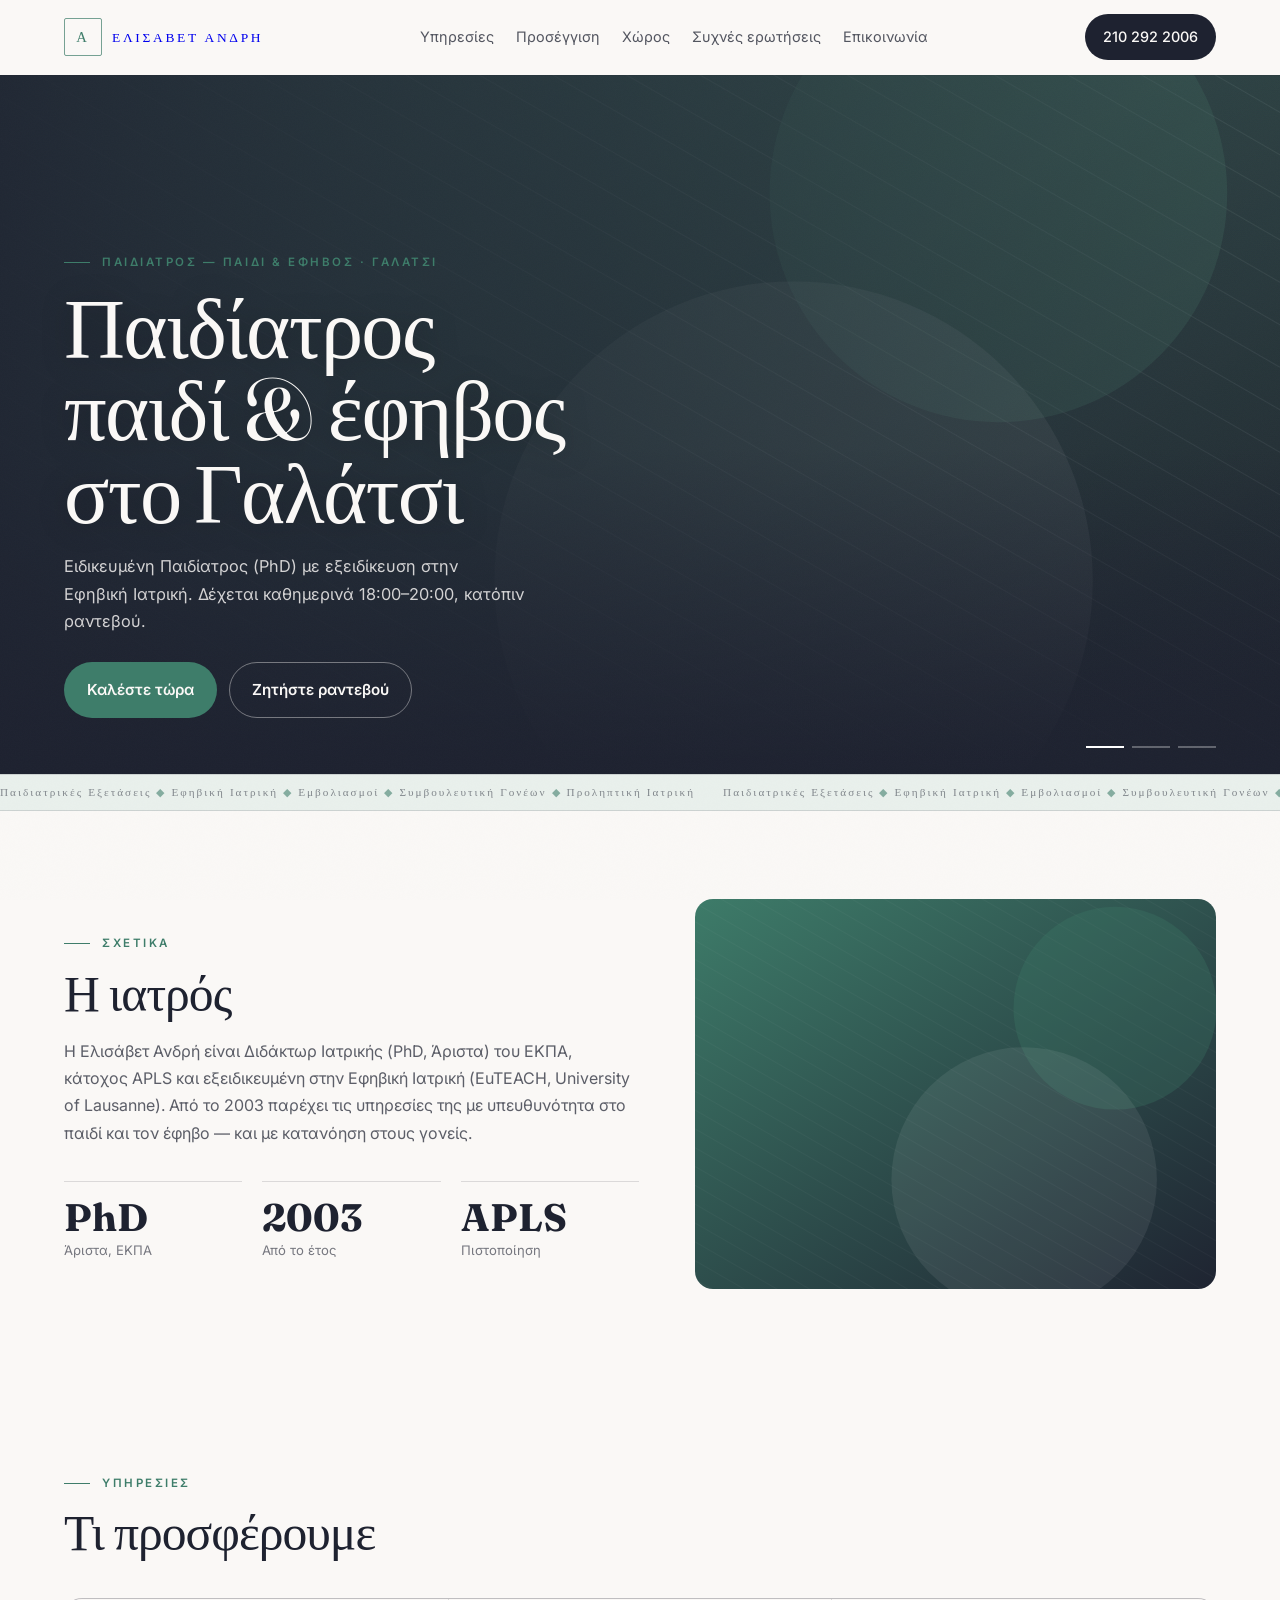
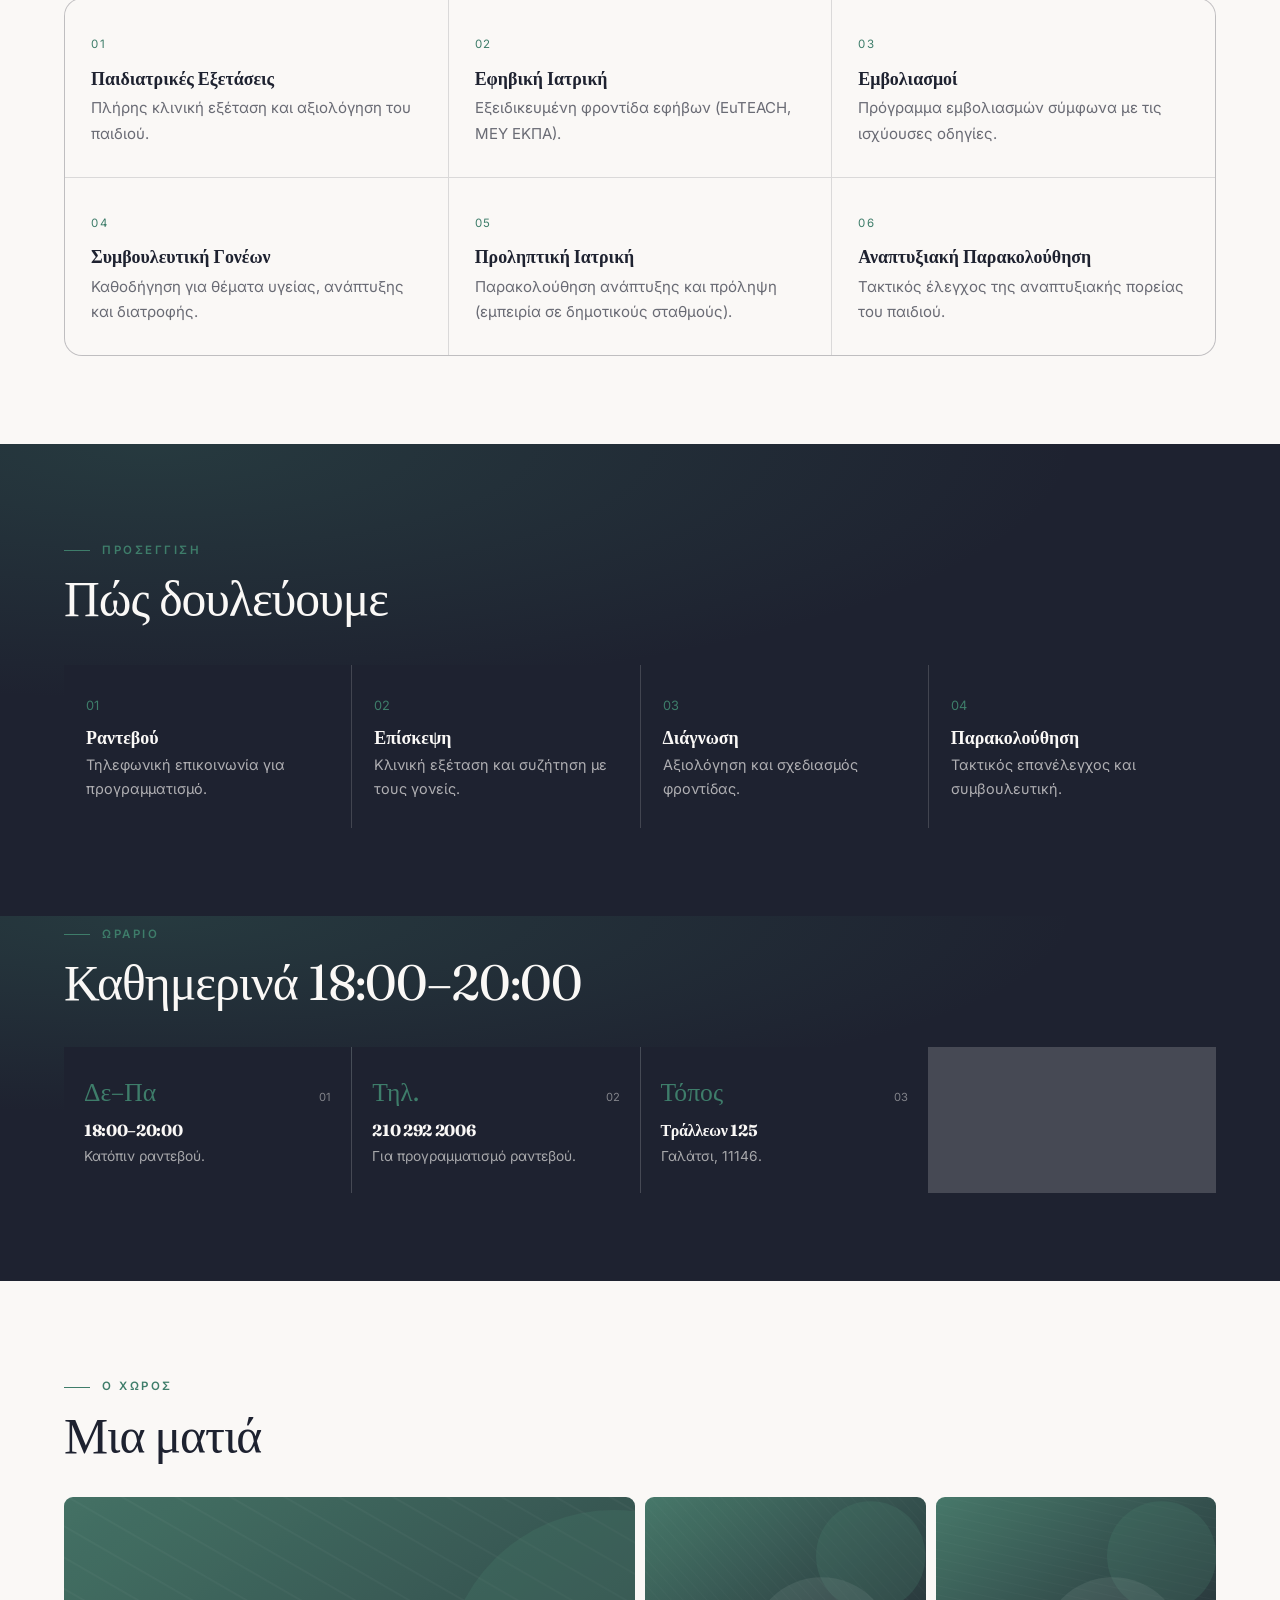
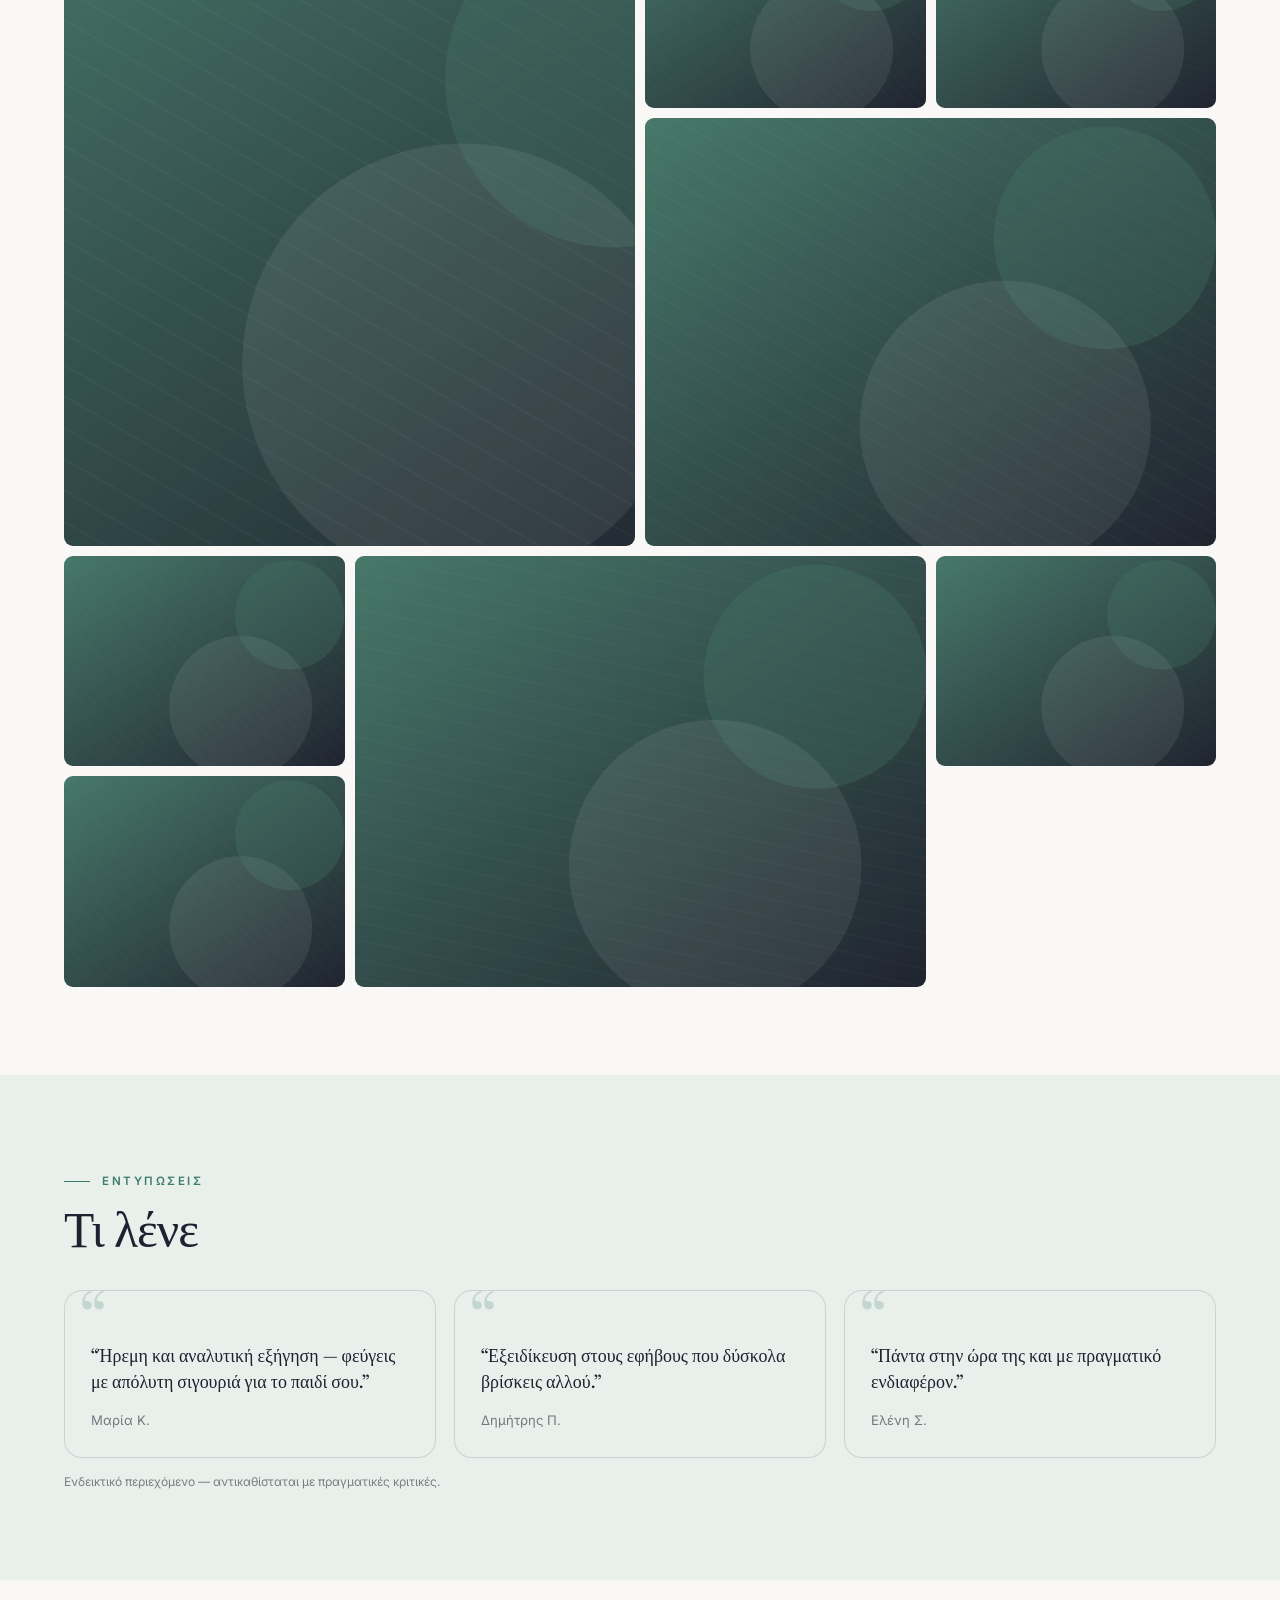
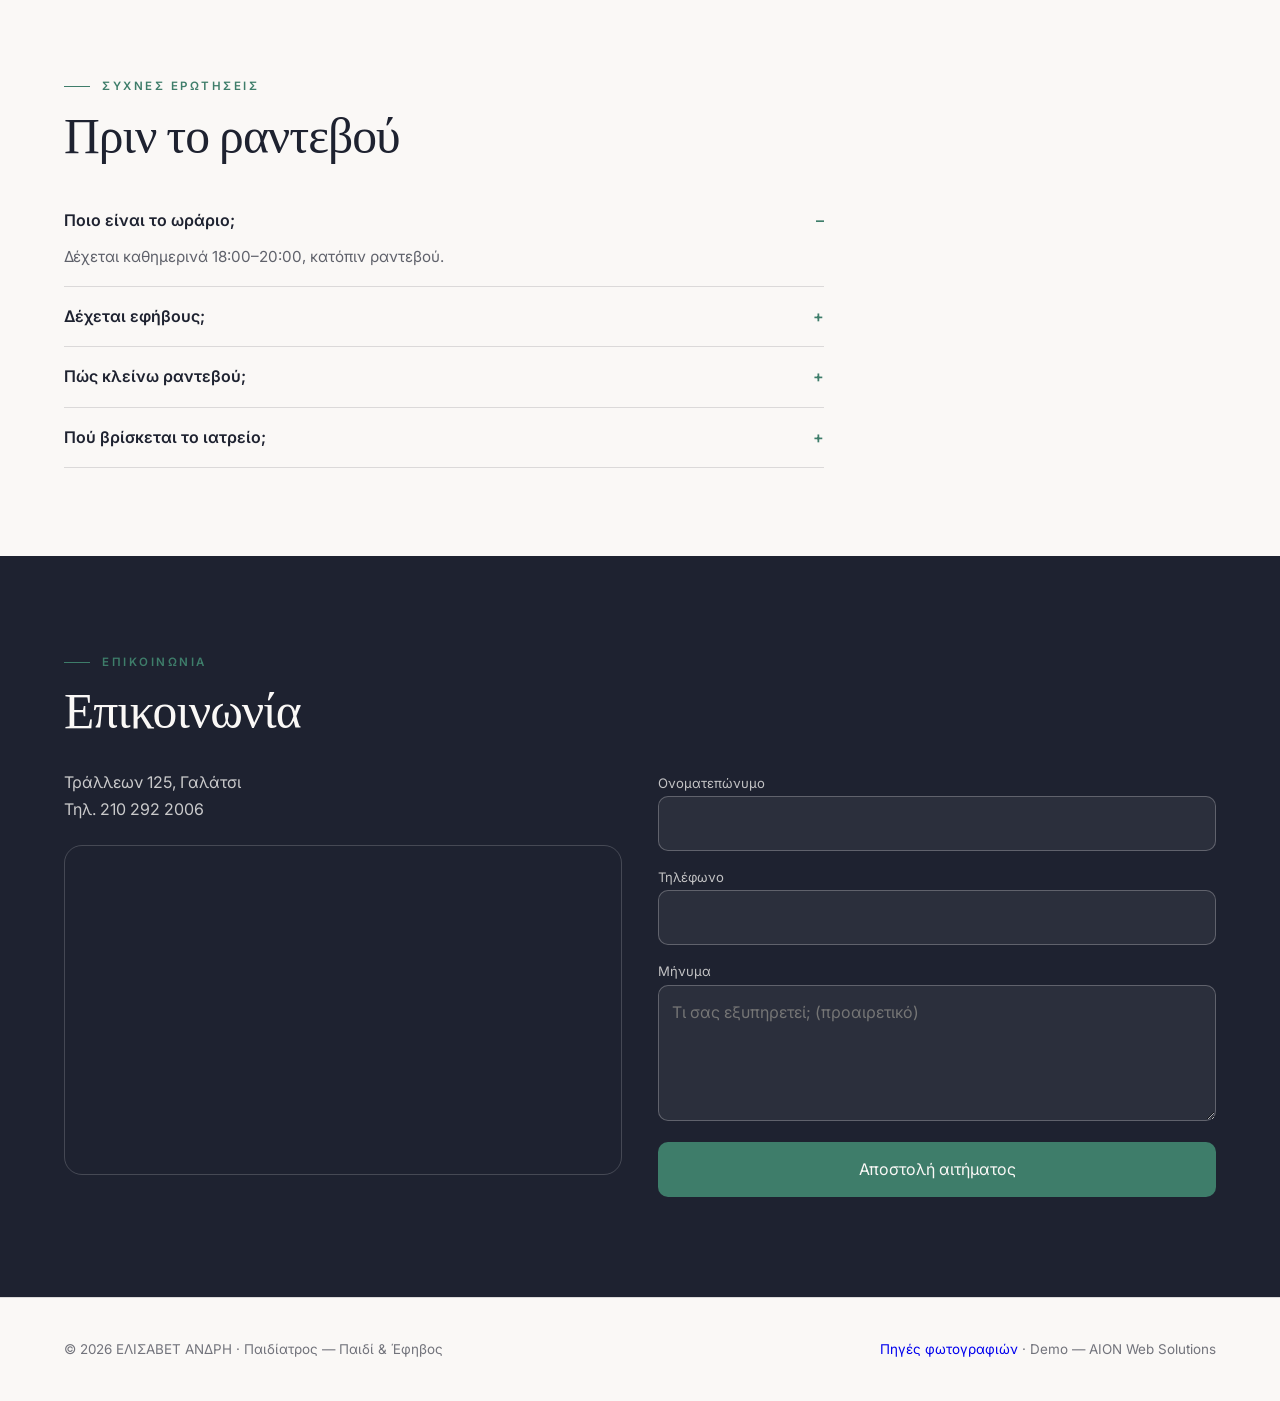
==== commit 7e6553e7: "update index.html" ====
--- a/index.html
+++ b/index.html
@@ -3,16 +3,16 @@
 <meta charset="utf-8"><meta name="viewport" content="width=device-width, initial-scale=1">
 <title>ΕΛΙΣΑΒΕΤ ΑΝΔΡΗ — Παιδίατρος — Παιδί &amp; Έφηβος στο Γαλάτσι</title>
 <meta name="description" content="ΕΛΙΣΑΒΕΤ ΑΝΔΡΗ, Παιδίατρος — Παιδί &amp; Έφηβος — Τράλλεων 125, Γαλάτσι. Τηλέφωνο 210 292 2006.">
-<meta name="theme-color" content="#2a2a28">
+<meta name="theme-color" content="#1e2230">
 <meta property="og:title" content="ΕΛΙΣΑΒΕΤ ΑΝΔΡΗ — Παιδίατρος — Παιδί &amp; Έφηβος">
 <meta property="og:description" content="Τράλλεων 125, Γαλάτσι">
 <meta property="og:type" content="website">
 <link rel="preconnect" href="https://fonts.googleapis.com"><link rel="preconnect" href="https://fonts.gstatic.com" crossorigin>
 <link href="https://fonts.googleapis.com/css2?family=Fraunces:ital,wght@0,400;0,600;1,400&family=Inter:wght@300;400;500;600&display=swap" rel="stylesheet">
-<link rel="icon" href="data:image/svg+xml,<svg xmlns='http://www.w3.org/2000/svg' viewBox='0 0 64 64'><rect width='64' height='64' rx='14' fill='%233e7d6a'/><text x='32' y='44' font-size='30' text-anchor='middle' fill='%23faf9f6' font-family='serif'>Α</text></svg>">
+<link rel="icon" href="data:image/svg+xml,<svg xmlns='http://www.w3.org/2000/svg' viewBox='0 0 64 64'><rect width='64' height='64' rx='14' fill='%233e7d6a'/><text x='32' y='44' font-size='30' text-anchor='middle' fill='%23faf8f6' font-family='serif'>Α</text></svg>">
 <script type="application/ld+json">{"@context":"https://schema.org","@type":"LocalBusiness","name":"ΕΛΙΣΑΒΕΤ ΑΝΔΡΗ","address":{"@type":"PostalAddress","streetAddress":"Τράλλεων 125, Γαλάτσι","addressLocality":"Γαλάτσι","addressCountry":"GR"}","telephone":"210 292 2006","url":""}</script>
 <style>
-:root{--ink:#2a2a28;--paper:#faf9f6;--accent:#3e7d6a;--accent2:#2f5f51;--soft:#e9f0ec;--line:color-mix(in srgb,var(--ink) 14%,transparent);--r:18px}
+:root{--ink:#1e2230;--paper:#faf8f6;--accent:#3e7d6a;--accent2:#2f5f51;--soft:#e9f0ec;--line:color-mix(in srgb,var(--ink) 14%,transparent);--r:18px}
 *{box-sizing:border-box}html{scroll-behavior:smooth}
 body{margin:0;background:var(--paper);color:var(--ink);font-family:'Inter', system-ui, sans-serif;line-height:1.7;-webkit-font-smoothing:antialiased;overflow-x:hidden}
 img{display:block;max-width:100%}
@@ -152,41 +152,41 @@
 </div></header>
 
 <div class="hero" id="top">
-  <div class="slide on"><img src="data:image/svg+xml,%3csvg%20xmlns='http://www.w3.org/2000/svg'%20width='1600'%20height='1100'%20viewBox='0%200%201600%201100'%3e%3cdefs%3e%3clinearGradient%20id='g'%20x1='0'%20y1='0'%20x2='1'%20y2='1'%3e%3cstop%20offset='0'%20stop-color='%233e7d6a'/%3e%3cstop%20offset='1'%20stop-color='%232a2a28'/%3e%3c/linearGradient%3e%3cpattern%20id='p'%20width='46'%20height='46'%20patternUnits='userSpaceOnUse'%20patternTransform='rotate(30)'%3e%3crect%20width='46'%20height='46'%20fill='none'/%3e%3cpath%20d='M0%2023h46'%20stroke='%23e9f0ec'%20stroke-opacity='.10'/%3e%3c/pattern%3e%3c/defs%3e%3crect%20width='100%25'%20height='100%25'%20fill='url(%23g)'/%3e%3crect%20width='100%25'%20height='100%25'%20fill='url(%23p)'/%3e%3ccircle%20cx='1248'%20cy='308.00000000000006'%20r='286'%20fill='%233e7d6a'%20opacity='.28'/%3e%3ccircle%20cx='992'%20cy='792'%20r='374'%20fill='%23e9f0ec'%20opacity='.08'/%3e%3c/svg%3e" alt="ΕΛΙΣΑΒΕΤ ΑΝΔΡΗ" ><div class="scrim"></div></div><div class="slide "><img src="data:image/svg+xml,%3csvg%20xmlns='http://www.w3.org/2000/svg'%20width='1600'%20height='1100'%20viewBox='0%200%201600%201100'%3e%3cdefs%3e%3clinearGradient%20id='g'%20x1='0'%20y1='0'%20x2='1'%20y2='1'%3e%3cstop%20offset='0'%20stop-color='%233e7d6a'/%3e%3cstop%20offset='1'%20stop-color='%232a2a28'/%3e%3c/linearGradient%3e%3cpattern%20id='p'%20width='46'%20height='46'%20patternUnits='userSpaceOnUse'%20patternTransform='rotate(48)'%3e%3crect%20width='46'%20height='46'%20fill='none'/%3e%3cpath%20d='M0%2023h46'%20stroke='%23e9f0ec'%20stroke-opacity='.10'/%3e%3c/pattern%3e%3c/defs%3e%3crect%20width='100%25'%20height='100%25'%20fill='url(%23g)'/%3e%3crect%20width='100%25'%20height='100%25'%20fill='url(%23p)'/%3e%3ccircle%20cx='1248'%20cy='308.00000000000006'%20r='286'%20fill='%233e7d6a'%20opacity='.28'/%3e%3ccircle%20cx='992'%20cy='792'%20r='374'%20fill='%23e9f0ec'%20opacity='.08'/%3e%3c/svg%3e" alt="ΕΛΙΣΑΒΕΤ ΑΝΔΡΗ" loading="lazy"><div class="scrim"></div></div><div class="slide "><img src="data:image/svg+xml,%3csvg%20xmlns='http://www.w3.org/2000/svg'%20width='1600'%20height='1100'%20viewBox='0%200%201600%201100'%3e%3cdefs%3e%3clinearGradient%20id='g'%20x1='0'%20y1='0'%20x2='1'%20y2='1'%3e%3cstop%20offset='0'%20stop-color='%233e7d6a'/%3e%3cstop%20offset='1'%20stop-color='%232a2a28'/%3e%3c/linearGradient%3e%3cpattern%20id='p'%20width='46'%20height='46'%20patternUnits='userSpaceOnUse'%20patternTransform='rotate(12)'%3e%3crect%20width='46'%20height='46'%20fill='none'/%3e%3cpath%20d='M0%2023h46'%20stroke='%23e9f0ec'%20stroke-opacity='.10'/%3e%3c/pattern%3e%3c/defs%3e%3crect%20width='100%25'%20height='100%25'%20fill='url(%23g)'/%3e%3crect%20width='100%25'%20height='100%25'%20fill='url(%23p)'/%3e%3ccircle%20cx='1248'%20cy='308.00000000000006'%20r='286'%20fill='%233e7d6a'%20opacity='.28'/%3e%3ccircle%20cx='992'%20cy='792'%20r='374'%20fill='%23e9f0ec'%20opacity='.08'/%3e%3c/svg%3e" alt="ΕΛΙΣΑΒΕΤ ΑΝΔΡΗ" loading="lazy"><div class="scrim"></div></div>
+  <div class="slide on"><img src="data:image/svg+xml,%3csvg%20xmlns='http://www.w3.org/2000/svg'%20width='1600'%20height='1100'%20viewBox='0%200%201600%201100'%3e%3cdefs%3e%3clinearGradient%20id='g'%20x1='0'%20y1='0'%20x2='1'%20y2='1'%3e%3cstop%20offset='0'%20stop-color='%233e7d6a'/%3e%3cstop%20offset='1'%20stop-color='%231e2230'/%3e%3c/linearGradient%3e%3cpattern%20id='p'%20width='46'%20height='46'%20patternUnits='userSpaceOnUse'%20patternTransform='rotate(30)'%3e%3crect%20width='46'%20height='46'%20fill='none'/%3e%3cpath%20d='M0%2023h46'%20stroke='%23e9f0ec'%20stroke-opacity='.10'/%3e%3c/pattern%3e%3c/defs%3e%3crect%20width='100%25'%20height='100%25'%20fill='url(%23g)'/%3e%3crect%20width='100%25'%20height='100%25'%20fill='url(%23p)'/%3e%3ccircle%20cx='1248'%20cy='308.00000000000006'%20r='286'%20fill='%233e7d6a'%20opacity='.28'/%3e%3ccircle%20cx='992'%20cy='792'%20r='374'%20fill='%23e9f0ec'%20opacity='.08'/%3e%3c/svg%3e" alt="ΕΛΙΣΑΒΕΤ ΑΝΔΡΗ" ><div class="scrim"></div></div><div class="slide "><img src="data:image/svg+xml,%3csvg%20xmlns='http://www.w3.org/2000/svg'%20width='1600'%20height='1100'%20viewBox='0%200%201600%201100'%3e%3cdefs%3e%3clinearGradient%20id='g'%20x1='0'%20y1='0'%20x2='1'%20y2='1'%3e%3cstop%20offset='0'%20stop-color='%233e7d6a'/%3e%3cstop%20offset='1'%20stop-color='%231e2230'/%3e%3c/linearGradient%3e%3cpattern%20id='p'%20width='46'%20height='46'%20patternUnits='userSpaceOnUse'%20patternTransform='rotate(48)'%3e%3crect%20width='46'%20height='46'%20fill='none'/%3e%3cpath%20d='M0%2023h46'%20stroke='%23e9f0ec'%20stroke-opacity='.10'/%3e%3c/pattern%3e%3c/defs%3e%3crect%20width='100%25'%20height='100%25'%20fill='url(%23g)'/%3e%3crect%20width='100%25'%20height='100%25'%20fill='url(%23p)'/%3e%3ccircle%20cx='1248'%20cy='308.00000000000006'%20r='286'%20fill='%233e7d6a'%20opacity='.28'/%3e%3ccircle%20cx='992'%20cy='792'%20r='374'%20fill='%23e9f0ec'%20opacity='.08'/%3e%3c/svg%3e" alt="ΕΛΙΣΑΒΕΤ ΑΝΔΡΗ" loading="lazy"><div class="scrim"></div></div><div class="slide "><img src="data:image/svg+xml,%3csvg%20xmlns='http://www.w3.org/2000/svg'%20width='1600'%20height='1100'%20viewBox='0%200%201600%201100'%3e%3cdefs%3e%3clinearGradient%20id='g'%20x1='0'%20y1='0'%20x2='1'%20y2='1'%3e%3cstop%20offset='0'%20stop-color='%233e7d6a'/%3e%3cstop%20offset='1'%20stop-color='%231e2230'/%3e%3c/linearGradient%3e%3cpattern%20id='p'%20width='46'%20height='46'%20patternUnits='userSpaceOnUse'%20patternTransform='rotate(12)'%3e%3crect%20width='46'%20height='46'%20fill='none'/%3e%3cpath%20d='M0%2023h46'%20stroke='%23e9f0ec'%20stroke-opacity='.10'/%3e%3c/pattern%3e%3c/defs%3e%3crect%20width='100%25'%20height='100%25'%20fill='url(%23g)'/%3e%3crect%20width='100%25'%20height='100%25'%20fill='url(%23p)'/%3e%3ccircle%20cx='1248'%20cy='308.00000000000006'%20r='286'%20fill='%233e7d6a'%20opacity='.28'/%3e%3ccircle%20cx='992'%20cy='792'%20r='374'%20fill='%23e9f0ec'%20opacity='.08'/%3e%3c/svg%3e" alt="ΕΛΙΣΑΒΕΤ ΑΝΔΡΗ" loading="lazy"><div class="scrim"></div></div>
   <div class="hero-in"><div class="wrap">
     <span class="kicker">Παιδίατρος — Παιδί &amp; Έφηβος · Γαλάτσι</span>
     <h1>Παιδίατρος<br>παιδί &amp; έφηβος<br>στο Γαλάτσι</h1>
-    <p class="lead">Η παιδίατρος Ανδρή Ελισάβετ προσφέρει εξειδικευμένη φροντίδα για τα παιδιά στο Γαλάτσι.</p>
+    <p class="lead">Ειδικευμένη Παιδίατρος (PhD) με εξειδίκευση στην Εφηβική Ιατρική. Δέχεται καθημερινά 18:00–20:00, κατόπιν ραντεβού.</p>
     <div class="hero-cta"><a class="btn solid" href="tel:2102922006">Καλέστε τώρα</a><a class="btn line" href="#epikoinonia">Ζητήστε ραντεβού</a></div>
   </div></div>
   <div class="dots"><button class="on" aria-label="Διαφάνεια 1"></button><button class="" aria-label="Διαφάνεια 2"></button><button class="" aria-label="Διαφάνεια 3"></button></div>
 </div>
 
-<div class="marquee"><div class="marquee-track"><span>Ενημέρωση <i>◆</i> Εξυπηρέτηση <i>◆</i> Ραντεβού</span><span>Ενημέρωση <i>◆</i> Εξυπηρέτηση <i>◆</i> Ραντεβού</span></div></div>
+<div class="marquee"><div class="marquee-track"><span>Παιδιατρικές Εξετάσεις <i>◆</i> Εφηβική Ιατρική <i>◆</i> Εμβολιασμοί <i>◆</i> Συμβουλευτική Γονέων <i>◆</i> Προληπτική Ιατρική</span><span>Παιδιατρικές Εξετάσεις <i>◆</i> Εφηβική Ιατρική <i>◆</i> Εμβολιασμοί <i>◆</i> Συμβουλευτική Γονέων <i>◆</i> Προληπτική Ιατρική</span></div></div>
 
 <section class="about-wrap"><div class="wrap about reveal">
-  <div><span class="kicker">Σχετικά</span><h2 style="margin:14px 0 18px">Φροντίδα με Εξειδίκευση</h2>
-  <p style="color:color-mix(in srgb,var(--ink) 72%,transparent)">Η Ανδρή Ελισάβετ παρέχει ποιοτικές παιδιατρικές υπηρεσίες, δίνοντας έμφαση στην ατομική προσέγγιση κάθε παιδιού. Στόχος της είναι η προαγωγή της υγείας και της ευεξίας των παιδιών.</p>
+  <div><span class="kicker">Σχετικά</span><h2 style="margin:14px 0 18px">Η ιατρός</h2>
+  <p style="color:color-mix(in srgb,var(--ink) 72%,transparent)">Η Ελισάβετ Ανδρή είναι Διδάκτωρ Ιατρικής (PhD, Άριστα) του ΕΚΠΑ, κάτοχος APLS και εξειδικευμένη στην Εφηβική Ιατρική (EuTEACH, University of Lausanne). Από το 2003 παρέχει τις υπηρεσίες της με υπευθυνότητα στο παιδί και τον έφηβο — και με κατανόηση στους γονείς.</p>
   <div class="stats"><div class="stat"><b>PhD</b><span>Άριστα, ΕΚΠΑ</span></div><div class="stat"><b>2003</b><span>Από το έτος</span></div><div class="stat"><b>APLS</b><span>Πιστοποίηση</span></div></div></div>
-  <div class="about-media" id="aboutMedia"><img src="data:image/svg+xml,%3csvg%20xmlns='http://www.w3.org/2000/svg'%20width='1600'%20height='1100'%20viewBox='0%200%201600%201100'%3e%3cdefs%3e%3clinearGradient%20id='g'%20x1='0'%20y1='0'%20x2='1'%20y2='1'%3e%3cstop%20offset='0'%20stop-color='%233e7d6a'/%3e%3cstop%20offset='1'%20stop-color='%232a2a28'/%3e%3c/linearGradient%3e%3cpattern%20id='p'%20width='46'%20height='46'%20patternUnits='userSpaceOnUse'%20patternTransform='rotate(30)'%3e%3crect%20width='46'%20height='46'%20fill='none'/%3e%3cpath%20d='M0%2023h46'%20stroke='%23e9f0ec'%20stroke-opacity='.10'/%3e%3c/pattern%3e%3c/defs%3e%3crect%20width='100%25'%20height='100%25'%20fill='url(%23g)'/%3e%3crect%20width='100%25'%20height='100%25'%20fill='url(%23p)'/%3e%3ccircle%20cx='1248'%20cy='308.00000000000006'%20r='286'%20fill='%233e7d6a'%20opacity='.28'/%3e%3ccircle%20cx='992'%20cy='792'%20r='374'%20fill='%23e9f0ec'%20opacity='.08'/%3e%3c/svg%3e" alt="" class="on" loading="eager"><img src="data:image/svg+xml,%3csvg%20xmlns='http://www.w3.org/2000/svg'%20width='1600'%20height='1100'%20viewBox='0%200%201600%201100'%3e%3cdefs%3e%3clinearGradient%20id='g'%20x1='0'%20y1='0'%20x2='1'%20y2='1'%3e%3cstop%20offset='0'%20stop-color='%233e7d6a'/%3e%3cstop%20offset='1'%20stop-color='%232a2a28'/%3e%3c/linearGradient%3e%3cpattern%20id='p'%20width='46'%20height='46'%20patternUnits='userSpaceOnUse'%20patternTransform='rotate(48)'%3e%3crect%20width='46'%20height='46'%20fill='none'/%3e%3cpath%20d='M0%2023h46'%20stroke='%23e9f0ec'%20stroke-opacity='.10'/%3e%3c/pattern%3e%3c/defs%3e%3crect%20width='100%25'%20height='100%25'%20fill='url(%23g)'/%3e%3crect%20width='100%25'%20height='100%25'%20fill='url(%23p)'/%3e%3ccircle%20cx='1248'%20cy='308.00000000000006'%20r='286'%20fill='%233e7d6a'%20opacity='.28'/%3e%3ccircle%20cx='992'%20cy='792'%20r='374'%20fill='%23e9f0ec'%20opacity='.08'/%3e%3c/svg%3e" alt="" class="" loading="lazy"><img src="data:image/svg+xml,%3csvg%20xmlns='http://www.w3.org/2000/svg'%20width='1600'%20height='1100'%20viewBox='0%200%201600%201100'%3e%3cdefs%3e%3clinearGradient%20id='g'%20x1='0'%20y1='0'%20x2='1'%20y2='1'%3e%3cstop%20offset='0'%20stop-color='%233e7d6a'/%3e%3cstop%20offset='1'%20stop-color='%232a2a28'/%3e%3c/linearGradient%3e%3cpattern%20id='p'%20width='46'%20height='46'%20patternUnits='userSpaceOnUse'%20patternTransform='rotate(12)'%3e%3crect%20width='46'%20height='46'%20fill='none'/%3e%3cpath%20d='M0%2023h46'%20stroke='%23e9f0ec'%20stroke-opacity='.10'/%3e%3c/pattern%3e%3c/defs%3e%3crect%20width='100%25'%20height='100%25'%20fill='url(%23g)'/%3e%3crect%20width='100%25'%20height='100%25'%20fill='url(%23p)'/%3e%3ccircle%20cx='1248'%20cy='308.00000000000006'%20r='286'%20fill='%233e7d6a'%20opacity='.28'/%3e%3ccircle%20cx='992'%20cy='792'%20r='374'%20fill='%23e9f0ec'%20opacity='.08'/%3e%3c/svg%3e" alt="" class="" loading="lazy"></div>
+  <div class="about-media" id="aboutMedia"><img src="data:image/svg+xml,%3csvg%20xmlns='http://www.w3.org/2000/svg'%20width='1600'%20height='1100'%20viewBox='0%200%201600%201100'%3e%3cdefs%3e%3clinearGradient%20id='g'%20x1='0'%20y1='0'%20x2='1'%20y2='1'%3e%3cstop%20offset='0'%20stop-color='%233e7d6a'/%3e%3cstop%20offset='1'%20stop-color='%231e2230'/%3e%3c/linearGradient%3e%3cpattern%20id='p'%20width='46'%20height='46'%20patternUnits='userSpaceOnUse'%20patternTransform='rotate(30)'%3e%3crect%20width='46'%20height='46'%20fill='none'/%3e%3cpath%20d='M0%2023h46'%20stroke='%23e9f0ec'%20stroke-opacity='.10'/%3e%3c/pattern%3e%3c/defs%3e%3crect%20width='100%25'%20height='100%25'%20fill='url(%23g)'/%3e%3crect%20width='100%25'%20height='100%25'%20fill='url(%23p)'/%3e%3ccircle%20cx='1248'%20cy='308.00000000000006'%20r='286'%20fill='%233e7d6a'%20opacity='.28'/%3e%3ccircle%20cx='992'%20cy='792'%20r='374'%20fill='%23e9f0ec'%20opacity='.08'/%3e%3c/svg%3e" alt="" class="on" loading="eager"><img src="data:image/svg+xml,%3csvg%20xmlns='http://www.w3.org/2000/svg'%20width='1600'%20height='1100'%20viewBox='0%200%201600%201100'%3e%3cdefs%3e%3clinearGradient%20id='g'%20x1='0'%20y1='0'%20x2='1'%20y2='1'%3e%3cstop%20offset='0'%20stop-color='%233e7d6a'/%3e%3cstop%20offset='1'%20stop-color='%231e2230'/%3e%3c/linearGradient%3e%3cpattern%20id='p'%20width='46'%20height='46'%20patternUnits='userSpaceOnUse'%20patternTransform='rotate(48)'%3e%3crect%20width='46'%20height='46'%20fill='none'/%3e%3cpath%20d='M0%2023h46'%20stroke='%23e9f0ec'%20stroke-opacity='.10'/%3e%3c/pattern%3e%3c/defs%3e%3crect%20width='100%25'%20height='100%25'%20fill='url(%23g)'/%3e%3crect%20width='100%25'%20height='100%25'%20fill='url(%23p)'/%3e%3ccircle%20cx='1248'%20cy='308.00000000000006'%20r='286'%20fill='%233e7d6a'%20opacity='.28'/%3e%3ccircle%20cx='992'%20cy='792'%20r='374'%20fill='%23e9f0ec'%20opacity='.08'/%3e%3c/svg%3e" alt="" class="" loading="lazy"><img src="data:image/svg+xml,%3csvg%20xmlns='http://www.w3.org/2000/svg'%20width='1600'%20height='1100'%20viewBox='0%200%201600%201100'%3e%3cdefs%3e%3clinearGradient%20id='g'%20x1='0'%20y1='0'%20x2='1'%20y2='1'%3e%3cstop%20offset='0'%20stop-color='%233e7d6a'/%3e%3cstop%20offset='1'%20stop-color='%231e2230'/%3e%3c/linearGradient%3e%3cpattern%20id='p'%20width='46'%20height='46'%20patternUnits='userSpaceOnUse'%20patternTransform='rotate(12)'%3e%3crect%20width='46'%20height='46'%20fill='none'/%3e%3cpath%20d='M0%2023h46'%20stroke='%23e9f0ec'%20stroke-opacity='.10'/%3e%3c/pattern%3e%3c/defs%3e%3crect%20width='100%25'%20height='100%25'%20fill='url(%23g)'/%3e%3crect%20width='100%25'%20height='100%25'%20fill='url(%23p)'/%3e%3ccircle%20cx='1248'%20cy='308.00000000000006'%20r='286'%20fill='%233e7d6a'%20opacity='.28'/%3e%3ccircle%20cx='992'%20cy='792'%20r='374'%20fill='%23e9f0ec'%20opacity='.08'/%3e%3c/svg%3e" alt="" class="" loading="lazy"></div>
 </div></section>
 
 <section id="ypiresies"><div class="wrap reveal"><span class="kicker">Υπηρεσίες</span><h2 style="margin-top:12px">Τι προσφέρουμε</h2>
-<div class="svc-grid"><article class="svc"><span class="svc-n">01</span><h3>Παιδιατρικές Εξετάσεις</h3><p>Πλήρεις εξετάσεις για την αξιολόγηση της υγείας του παιδιού.</p></article><article class="svc"><span class="svc-n">02</span><h3>Εμβολιασμοί</h3><p>Πρόγραμμα εμβολιασμών σύμφωνα με τις διεθνείς οδηγίες.</p></article><article class="svc"><span class="svc-n">03</span><h3>Συμβουλευτική Γονέων</h3><p>Υποστήριξη και καθοδήγηση για θέματα υγείας και ανάπτυξης.</p></article><article class="svc"><span class="svc-n">04</span><h3>Αντιμετώπιση Ασθενειών</h3><p>Θεραπεία και διαχείριση παιδιατρικών ασθενειών.</p></article><article class="svc"><span class="svc-n">05</span><h3>Ανάπτυξη Παιδιού</h3><p>Παρακολούθηση και αξιολόγηση της αναπτυξιακής πορείας.</p></article><article class="svc"><span class="svc-n">06</span><h3>Διατροφικές Συμβουλές</h3><p>Καθοδήγηση σε θέματα διατροφής και ευεξίας.</p></article></div></div></section>
+<div class="svc-grid"><article class="svc"><span class="svc-n">01</span><h3>Παιδιατρικές Εξετάσεις</h3><p>Πλήρης κλινική εξέταση και αξιολόγηση του παιδιού.</p></article><article class="svc"><span class="svc-n">02</span><h3>Εφηβική Ιατρική</h3><p>Εξειδικευμένη φροντίδα εφήβων (EuTEACH, ΜΕΥ ΕΚΠΑ).</p></article><article class="svc"><span class="svc-n">03</span><h3>Εμβολιασμοί</h3><p>Πρόγραμμα εμβολιασμών σύμφωνα με τις ισχύουσες οδηγίες.</p></article><article class="svc"><span class="svc-n">04</span><h3>Συμβουλευτική Γονέων</h3><p>Καθοδήγηση για θέματα υγείας, ανάπτυξης και διατροφής.</p></article><article class="svc"><span class="svc-n">05</span><h3>Προληπτική Ιατρική</h3><p>Παρακολούθηση ανάπτυξης και πρόληψη (εμπειρία σε δημοτικούς σταθμούς).</p></article><article class="svc"><span class="svc-n">06</span><h3>Αναπτυξιακή Παρακολούθηση</h3><p>Τακτικός έλεγχος της αναπτυξιακής πορείας του παιδιού.</p></article></div></div></section>
 
 <section class="dark" id="proseggisi"><div class="wrap reveal"><span class="kicker">Προσέγγιση</span><h2 style="color:var(--paper);margin-top:12px">Πώς δουλεύουμε</h2>
-<div class="steps"><div class="step"><span class="step-n">01</span><h3>Επικοινωνία</h3><p>Καλέστε ή στείλτε email για να κλείσετε ραντεβού.</p></div><div class="step"><span class="step-n">02</span><h3>Πρώτη Επίσκεψη</h3><p>Έλεγχος και συζήτηση για τις ανάγκες του παιδιού.</p></div><div class="step"><span class="step-n">03</span><h3>Σχεδιασμός Θεραπείας</h3><p>Προσαρμοσμένο πλάνο φροντίδας για το παιδί.</p></div><div class="step"><span class="step-n">04</span><h3>Συνεχής Υποστήριξη</h3><p>Παρακολούθηση και προσαρμογές στο πλάνο φροντίδας.</p></div></div></div></section>
+<div class="steps"><div class="step"><span class="step-n">01</span><h3>Ραντεβού</h3><p>Τηλεφωνική επικοινωνία για προγραμματισμό.</p></div><div class="step"><span class="step-n">02</span><h3>Επίσκεψη</h3><p>Κλινική εξέταση και συζήτηση με τους γονείς.</p></div><div class="step"><span class="step-n">03</span><h3>Διάγνωση</h3><p>Αξιολόγηση και σχεδιασμός φροντίδας.</p></div><div class="step"><span class="step-n">04</span><h3>Παρακολούθηση</h3><p>Τακτικός επανέλεγχος και συμβουλευτική.</p></div></div></div></section>
 
 <section class="dark" style="padding-top:0"><div class="wrap reveal"><span class="kicker">Ωράριο</span><h2 style="color:var(--paper);margin-top:12px">Καθημερινά 18:00–20:00</h2>
-<div class="tl-grid"><div class="tl"><div class="tl-top"><span class="tl-h">10′</span><span class="tl-n">01</span></div><h4>Άφιξη</h4><p>Καταγραφή στοιχείων και αναμονή στο χώρο υποδοχής.</p></div><div class="tl"><div class="tl-top"><span class="tl-h">20′</span><span class="tl-n">02</span></div><h4>Εξέταση</h4><p>Πλήρης ιατρική αξιολόγηση από την παιδίατρο.</p></div><div class="tl"><div class="tl-top"><span class="tl-h">15′</span><span class="tl-n">03</span></div><h4>Συζήτηση</h4><p>Ανάλυση αποτελεσμάτων και συστάσεις.</p></div><div class="tl"><div class="tl-top"><span class="tl-h">5′</span><span class="tl-n">04</span></div><h4>Ολοκλήρωση</h4><p>Ορισμός επόμενων βημάτων και αποχωρισμός.</p></div></div></div></section>
+<div class="tl-grid"><div class="tl"><div class="tl-top"><span class="tl-h">Δε–Πα</span><span class="tl-n">01</span></div><h4>18:00–20:00</h4><p>Κατόπιν ραντεβού.</p></div><div class="tl"><div class="tl-top"><span class="tl-h">Τηλ.</span><span class="tl-n">02</span></div><h4>210 292 2006</h4><p>Για προγραμματισμό ραντεβού.</p></div><div class="tl"><div class="tl-top"><span class="tl-h">Τόπος</span><span class="tl-n">03</span></div><h4>Τράλλεων 125</h4><p>Γαλάτσι, 11146.</p></div></div></div></section>
 
 <section id="gallery"><div class="wrap reveal"><span class="kicker">Ο χώρος</span><h2 style="margin-top:12px">Μια ματιά</h2>
-<div class="gallery"><button class="g-item g1" data-src="img/ph-1.svg" aria-label="Φωτογραφία 1"><img src="data:image/svg+xml,%3csvg%20xmlns='http://www.w3.org/2000/svg'%20width='1600'%20height='1100'%20viewBox='0%200%201600%201100'%3e%3cdefs%3e%3clinearGradient%20id='g'%20x1='0'%20y1='0'%20x2='1'%20y2='1'%3e%3cstop%20offset='0'%20stop-color='%233e7d6a'/%3e%3cstop%20offset='1'%20stop-color='%232a2a28'/%3e%3c/linearGradient%3e%3cpattern%20id='p'%20width='46'%20height='46'%20patternUnits='userSpaceOnUse'%20patternTransform='rotate(30)'%3e%3crect%20width='46'%20height='46'%20fill='none'/%3e%3cpath%20d='M0%2023h46'%20stroke='%23e9f0ec'%20stroke-opacity='.10'/%3e%3c/pattern%3e%3c/defs%3e%3crect%20width='100%25'%20height='100%25'%20fill='url(%23g)'/%3e%3crect%20width='100%25'%20height='100%25'%20fill='url(%23p)'/%3e%3ccircle%20cx='1248'%20cy='308.00000000000006'%20r='286'%20fill='%233e7d6a'%20opacity='.28'/%3e%3ccircle%20cx='992'%20cy='792'%20r='374'%20fill='%23e9f0ec'%20opacity='.08'/%3e%3c/svg%3e" alt="ΕΛΙΣΑΒΕΤ ΑΝΔΡΗ — φωτογραφία 1" loading="eager"></button><button class="g-item g2" data-src="img/ph-2.svg" aria-label="Φωτογραφία 2"><img src="data:image/svg+xml,%3csvg%20xmlns='http://www.w3.org/2000/svg'%20width='1600'%20height='1100'%20viewBox='0%200%201600%201100'%3e%3cdefs%3e%3clinearGradient%20id='g'%20x1='0'%20y1='0'%20x2='1'%20y2='1'%3e%3cstop%20offset='0'%20stop-color='%233e7d6a'/%3e%3cstop%20offset='1'%20stop-color='%232a2a28'/%3e%3c/linearGradient%3e%3cpattern%20id='p'%20width='46'%20height='46'%20patternUnits='userSpaceOnUse'%20patternTransform='rotate(48)'%3e%3crect%20width='46'%20height='46'%20fill='none'/%3e%3cpath%20d='M0%2023h46'%20stroke='%23e9f0ec'%20stroke-opacity='.10'/%3e%3c/pattern%3e%3c/defs%3e%3crect%20width='100%25'%20height='100%25'%20fill='url(%23g)'/%3e%3crect%20width='100%25'%20height='100%25'%20fill='url(%23p)'/%3e%3ccircle%20cx='1248'%20cy='308.00000000000006'%20r='286'%20fill='%233e7d6a'%20opacity='.28'/%3e%3ccircle%20cx='992'%20cy='792'%20r='374'%20fill='%23e9f0ec'%20opacity='.08'/%3e%3c/svg%3e" alt="ΕΛΙΣΑΒΕΤ ΑΝΔΡΗ — φωτογραφία 2" loading="eager"></button><button class="g-item g3" data-src="img/ph-3.svg" aria-label="Φωτογραφία 3"><img src="data:image/svg+xml,%3csvg%20xmlns='http://www.w3.org/2000/svg'%20width='1600'%20height='1100'%20viewBox='0%200%201600%201100'%3e%3cdefs%3e%3clinearGradient%20id='g'%20x1='0'%20y1='0'%20x2='1'%20y2='1'%3e%3cstop%20offset='0'%20stop-color='%233e7d6a'/%3e%3cstop%20offset='1'%20stop-color='%232a2a28'/%3e%3c/linearGradient%3e%3cpattern%20id='p'%20width='46'%20height='46'%20patternUnits='userSpaceOnUse'%20patternTransform='rotate(12)'%3e%3crect%20width='46'%20height='46'%20fill='none'/%3e%3cpath%20d='M0%2023h46'%20stroke='%23e9f0ec'%20stroke-opacity='.10'/%3e%3c/pattern%3e%3c/defs%3e%3crect%20width='100%25'%20height='100%25'%20fill='url(%23g)'/%3e%3crect%20width='100%25'%20height='100%25'%20fill='url(%23p)'/%3e%3ccircle%20cx='1248'%20cy='308.00000000000006'%20r='286'%20fill='%233e7d6a'%20opacity='.28'/%3e%3ccircle%20cx='992'%20cy='792'%20r='374'%20fill='%23e9f0ec'%20opacity='.08'/%3e%3c/svg%3e" alt="ΕΛΙΣΑΒΕΤ ΑΝΔΡΗ — φωτογραφία 3" loading="eager"></button><button class="g-item g4" data-src="img/ph-4.svg" aria-label="Φωτογραφία 4"><img src="data:image/svg+xml,%3csvg%20xmlns='http://www.w3.org/2000/svg'%20width='1600'%20height='1100'%20viewBox='0%200%201600%201100'%3e%3cdefs%3e%3clinearGradient%20id='g'%20x1='0'%20y1='0'%20x2='1'%20y2='1'%3e%3cstop%20offset='0'%20stop-color='%233e7d6a'/%3e%3cstop%20offset='1'%20stop-color='%232a2a28'/%3e%3c/linearGradient%3e%3cpattern%20id='p'%20width='46'%20height='46'%20patternUnits='userSpaceOnUse'%20patternTransform='rotate(30)'%3e%3crect%20width='46'%20height='46'%20fill='none'/%3e%3cpath%20d='M0%2023h46'%20stroke='%23e9f0ec'%20stroke-opacity='.10'/%3e%3c/pattern%3e%3c/defs%3e%3crect%20width='100%25'%20height='100%25'%20fill='url(%23g)'/%3e%3crect%20width='100%25'%20height='100%25'%20fill='url(%23p)'/%3e%3ccircle%20cx='1248'%20cy='308.00000000000006'%20r='286'%20fill='%233e7d6a'%20opacity='.28'/%3e%3ccircle%20cx='992'%20cy='792'%20r='374'%20fill='%23e9f0ec'%20opacity='.08'/%3e%3c/svg%3e" alt="ΕΛΙΣΑΒΕΤ ΑΝΔΡΗ — φωτογραφία 4" loading="lazy"></button><button class="g-item g5" data-src="img/ph-5.svg" aria-label="Φωτογραφία 5"><img src="data:image/svg+xml,%3csvg%20xmlns='http://www.w3.org/2000/svg'%20width='1600'%20height='1100'%20viewBox='0%200%201600%201100'%3e%3cdefs%3e%3clinearGradient%20id='g'%20x1='0'%20y1='0'%20x2='1'%20y2='1'%3e%3cstop%20offset='0'%20stop-color='%233e7d6a'/%3e%3cstop%20offset='1'%20stop-color='%232a2a28'/%3e%3c/linearGradient%3e%3cpattern%20id='p'%20width='46'%20height='46'%20patternUnits='userSpaceOnUse'%20patternTransform='rotate(48)'%3e%3crect%20width='46'%20height='46'%20fill='none'/%3e%3cpath%20d='M0%2023h46'%20stroke='%23e9f0ec'%20stroke-opacity='.10'/%3e%3c/pattern%3e%3c/defs%3e%3crect%20width='100%25'%20height='100%25'%20fill='url(%23g)'/%3e%3crect%20width='100%25'%20height='100%25'%20fill='url(%23p)'/%3e%3ccircle%20cx='1248'%20cy='308.00000000000006'%20r='286'%20fill='%233e7d6a'%20opacity='.28'/%3e%3ccircle%20cx='992'%20cy='792'%20r='374'%20fill='%23e9f0ec'%20opacity='.08'/%3e%3c/svg%3e" alt="ΕΛΙΣΑΒΕΤ ΑΝΔΡΗ — φωτογραφία 5" loading="lazy"></button><button class="g-item g1" data-src="img/ph-6.svg" aria-label="Φωτογραφία 6"><img src="data:image/svg+xml,%3csvg%20xmlns='http://www.w3.org/2000/svg'%20width='1600'%20height='1100'%20viewBox='0%200%201600%201100'%3e%3cdefs%3e%3clinearGradient%20id='g'%20x1='0'%20y1='0'%20x2='1'%20y2='1'%3e%3cstop%20offset='0'%20stop-color='%233e7d6a'/%3e%3cstop%20offset='1'%20stop-color='%232a2a28'/%3e%3c/linearGradient%3e%3cpattern%20id='p'%20width='46'%20height='46'%20patternUnits='userSpaceOnUse'%20patternTransform='rotate(12)'%3e%3crect%20width='46'%20height='46'%20fill='none'/%3e%3cpath%20d='M0%2023h46'%20stroke='%23e9f0ec'%20stroke-opacity='.10'/%3e%3c/pattern%3e%3c/defs%3e%3crect%20width='100%25'%20height='100%25'%20fill='url(%23g)'/%3e%3crect%20width='100%25'%20height='100%25'%20fill='url(%23p)'/%3e%3ccircle%20cx='1248'%20cy='308.00000000000006'%20r='286'%20fill='%233e7d6a'%20opacity='.28'/%3e%3ccircle%20cx='992'%20cy='792'%20r='374'%20fill='%23e9f0ec'%20opacity='.08'/%3e%3c/svg%3e" alt="ΕΛΙΣΑΒΕΤ ΑΝΔΡΗ — φωτογραφία 6" loading="lazy"></button><button class="g-item g2" data-src="img/ph-7.svg" aria-label="Φωτογραφία 7"><img src="data:image/svg+xml,%3csvg%20xmlns='http://www.w3.org/2000/svg'%20width='1600'%20height='1100'%20viewBox='0%200%201600%201100'%3e%3cdefs%3e%3clinearGradient%20id='g'%20x1='0'%20y1='0'%20x2='1'%20y2='1'%3e%3cstop%20offset='0'%20stop-color='%233e7d6a'/%3e%3cstop%20offset='1'%20stop-color='%232a2a28'/%3e%3c/linearGradient%3e%3cpattern%20id='p'%20width='46'%20height='46'%20patternUnits='userSpaceOnUse'%20patternTransform='rotate(30)'%3e%3crect%20width='46'%20height='46'%20fill='none'/%3e%3cpath%20d='M0%2023h46'%20stroke='%23e9f0ec'%20stroke-opacity='.10'/%3e%3c/pattern%3e%3c/defs%3e%3crect%20width='100%25'%20height='100%25'%20fill='url(%23g)'/%3e%3crect%20width='100%25'%20height='100%25'%20fill='url(%23p)'/%3e%3ccircle%20cx='1248'%20cy='308.00000000000006'%20r='286'%20fill='%233e7d6a'%20opacity='.28'/%3e%3ccircle%20cx='992'%20cy='792'%20r='374'%20fill='%23e9f0ec'%20opacity='.08'/%3e%3c/svg%3e" alt="ΕΛΙΣΑΒΕΤ ΑΝΔΡΗ — φωτογραφία 7" loading="lazy"></button><button class="g-item g3" data-src="img/ph-8.svg" aria-label="Φωτογραφία 8"><img src="data:image/svg+xml,%3csvg%20xmlns='http://www.w3.org/2000/svg'%20width='1600'%20height='1100'%20viewBox='0%200%201600%201100'%3e%3cdefs%3e%3clinearGradient%20id='g'%20x1='0'%20y1='0'%20x2='1'%20y2='1'%3e%3cstop%20offset='0'%20stop-color='%233e7d6a'/%3e%3cstop%20offset='1'%20stop-color='%232a2a28'/%3e%3c/linearGradient%3e%3cpattern%20id='p'%20width='46'%20height='46'%20patternUnits='userSpaceOnUse'%20patternTransform='rotate(48)'%3e%3crect%20width='46'%20height='46'%20fill='none'/%3e%3cpath%20d='M0%2023h46'%20stroke='%23e9f0ec'%20stroke-opacity='.10'/%3e%3c/pattern%3e%3c/defs%3e%3crect%20width='100%25'%20height='100%25'%20fill='url(%23g)'/%3e%3crect%20width='100%25'%20height='100%25'%20fill='url(%23p)'/%3e%3ccircle%20cx='1248'%20cy='308.00000000000006'%20r='286'%20fill='%233e7d6a'%20opacity='.28'/%3e%3ccircle%20cx='992'%20cy='792'%20r='374'%20fill='%23e9f0ec'%20opacity='.08'/%3e%3c/svg%3e" alt="ΕΛΙΣΑΒΕΤ ΑΝΔΡΗ — φωτογραφία 8" loading="lazy"></button></div></div></section>
+<div class="gallery"><button class="g-item g1" data-src="img/ph-1.svg" aria-label="Φωτογραφία 1"><img src="data:image/svg+xml,%3csvg%20xmlns='http://www.w3.org/2000/svg'%20width='1600'%20height='1100'%20viewBox='0%200%201600%201100'%3e%3cdefs%3e%3clinearGradient%20id='g'%20x1='0'%20y1='0'%20x2='1'%20y2='1'%3e%3cstop%20offset='0'%20stop-color='%233e7d6a'/%3e%3cstop%20offset='1'%20stop-color='%231e2230'/%3e%3c/linearGradient%3e%3cpattern%20id='p'%20width='46'%20height='46'%20patternUnits='userSpaceOnUse'%20patternTransform='rotate(30)'%3e%3crect%20width='46'%20height='46'%20fill='none'/%3e%3cpath%20d='M0%2023h46'%20stroke='%23e9f0ec'%20stroke-opacity='.10'/%3e%3c/pattern%3e%3c/defs%3e%3crect%20width='100%25'%20height='100%25'%20fill='url(%23g)'/%3e%3crect%20width='100%25'%20height='100%25'%20fill='url(%23p)'/%3e%3ccircle%20cx='1248'%20cy='308.00000000000006'%20r='286'%20fill='%233e7d6a'%20opacity='.28'/%3e%3ccircle%20cx='992'%20cy='792'%20r='374'%20fill='%23e9f0ec'%20opacity='.08'/%3e%3c/svg%3e" alt="ΕΛΙΣΑΒΕΤ ΑΝΔΡΗ — φωτογραφία 1" loading="eager"></button><button class="g-item g2" data-src="img/ph-2.svg" aria-label="Φωτογραφία 2"><img src="data:image/svg+xml,%3csvg%20xmlns='http://www.w3.org/2000/svg'%20width='1600'%20height='1100'%20viewBox='0%200%201600%201100'%3e%3cdefs%3e%3clinearGradient%20id='g'%20x1='0'%20y1='0'%20x2='1'%20y2='1'%3e%3cstop%20offset='0'%20stop-color='%233e7d6a'/%3e%3cstop%20offset='1'%20stop-color='%231e2230'/%3e%3c/linearGradient%3e%3cpattern%20id='p'%20width='46'%20height='46'%20patternUnits='userSpaceOnUse'%20patternTransform='rotate(48)'%3e%3crect%20width='46'%20height='46'%20fill='none'/%3e%3cpath%20d='M0%2023h46'%20stroke='%23e9f0ec'%20stroke-opacity='.10'/%3e%3c/pattern%3e%3c/defs%3e%3crect%20width='100%25'%20height='100%25'%20fill='url(%23g)'/%3e%3crect%20width='100%25'%20height='100%25'%20fill='url(%23p)'/%3e%3ccircle%20cx='1248'%20cy='308.00000000000006'%20r='286'%20fill='%233e7d6a'%20opacity='.28'/%3e%3ccircle%20cx='992'%20cy='792'%20r='374'%20fill='%23e9f0ec'%20opacity='.08'/%3e%3c/svg%3e" alt="ΕΛΙΣΑΒΕΤ ΑΝΔΡΗ — φωτογραφία 2" loading="eager"></button><button class="g-item g3" data-src="img/ph-3.svg" aria-label="Φωτογραφία 3"><img src="data:image/svg+xml,%3csvg%20xmlns='http://www.w3.org/2000/svg'%20width='1600'%20height='1100'%20viewBox='0%200%201600%201100'%3e%3cdefs%3e%3clinearGradient%20id='g'%20x1='0'%20y1='0'%20x2='1'%20y2='1'%3e%3cstop%20offset='0'%20stop-color='%233e7d6a'/%3e%3cstop%20offset='1'%20stop-color='%231e2230'/%3e%3c/linearGradient%3e%3cpattern%20id='p'%20width='46'%20height='46'%20patternUnits='userSpaceOnUse'%20patternTransform='rotate(12)'%3e%3crect%20width='46'%20height='46'%20fill='none'/%3e%3cpath%20d='M0%2023h46'%20stroke='%23e9f0ec'%20stroke-opacity='.10'/%3e%3c/pattern%3e%3c/defs%3e%3crect%20width='100%25'%20height='100%25'%20fill='url(%23g)'/%3e%3crect%20width='100%25'%20height='100%25'%20fill='url(%23p)'/%3e%3ccircle%20cx='1248'%20cy='308.00000000000006'%20r='286'%20fill='%233e7d6a'%20opacity='.28'/%3e%3ccircle%20cx='992'%20cy='792'%20r='374'%20fill='%23e9f0ec'%20opacity='.08'/%3e%3c/svg%3e" alt="ΕΛΙΣΑΒΕΤ ΑΝΔΡΗ — φωτογραφία 3" loading="eager"></button><button class="g-item g4" data-src="img/ph-4.svg" aria-label="Φωτογραφία 4"><img src="data:image/svg+xml,%3csvg%20xmlns='http://www.w3.org/2000/svg'%20width='1600'%20height='1100'%20viewBox='0%200%201600%201100'%3e%3cdefs%3e%3clinearGradient%20id='g'%20x1='0'%20y1='0'%20x2='1'%20y2='1'%3e%3cstop%20offset='0'%20stop-color='%233e7d6a'/%3e%3cstop%20offset='1'%20stop-color='%231e2230'/%3e%3c/linearGradient%3e%3cpattern%20id='p'%20width='46'%20height='46'%20patternUnits='userSpaceOnUse'%20patternTransform='rotate(30)'%3e%3crect%20width='46'%20height='46'%20fill='none'/%3e%3cpath%20d='M0%2023h46'%20stroke='%23e9f0ec'%20stroke-opacity='.10'/%3e%3c/pattern%3e%3c/defs%3e%3crect%20width='100%25'%20height='100%25'%20fill='url(%23g)'/%3e%3crect%20width='100%25'%20height='100%25'%20fill='url(%23p)'/%3e%3ccircle%20cx='1248'%20cy='308.00000000000006'%20r='286'%20fill='%233e7d6a'%20opacity='.28'/%3e%3ccircle%20cx='992'%20cy='792'%20r='374'%20fill='%23e9f0ec'%20opacity='.08'/%3e%3c/svg%3e" alt="ΕΛΙΣΑΒΕΤ ΑΝΔΡΗ — φωτογραφία 4" loading="lazy"></button><button class="g-item g5" data-src="img/ph-5.svg" aria-label="Φωτογραφία 5"><img src="data:image/svg+xml,%3csvg%20xmlns='http://www.w3.org/2000/svg'%20width='1600'%20height='1100'%20viewBox='0%200%201600%201100'%3e%3cdefs%3e%3clinearGradient%20id='g'%20x1='0'%20y1='0'%20x2='1'%20y2='1'%3e%3cstop%20offset='0'%20stop-color='%233e7d6a'/%3e%3cstop%20offset='1'%20stop-color='%231e2230'/%3e%3c/linearGradient%3e%3cpattern%20id='p'%20width='46'%20height='46'%20patternUnits='userSpaceOnUse'%20patternTransform='rotate(48)'%3e%3crect%20width='46'%20height='46'%20fill='none'/%3e%3cpath%20d='M0%2023h46'%20stroke='%23e9f0ec'%20stroke-opacity='.10'/%3e%3c/pattern%3e%3c/defs%3e%3crect%20width='100%25'%20height='100%25'%20fill='url(%23g)'/%3e%3crect%20width='100%25'%20height='100%25'%20fill='url(%23p)'/%3e%3ccircle%20cx='1248'%20cy='308.00000000000006'%20r='286'%20fill='%233e7d6a'%20opacity='.28'/%3e%3ccircle%20cx='992'%20cy='792'%20r='374'%20fill='%23e9f0ec'%20opacity='.08'/%3e%3c/svg%3e" alt="ΕΛΙΣΑΒΕΤ ΑΝΔΡΗ — φωτογραφία 5" loading="lazy"></button><button class="g-item g1" data-src="img/ph-6.svg" aria-label="Φωτογραφία 6"><img src="data:image/svg+xml,%3csvg%20xmlns='http://www.w3.org/2000/svg'%20width='1600'%20height='1100'%20viewBox='0%200%201600%201100'%3e%3cdefs%3e%3clinearGradient%20id='g'%20x1='0'%20y1='0'%20x2='1'%20y2='1'%3e%3cstop%20offset='0'%20stop-color='%233e7d6a'/%3e%3cstop%20offset='1'%20stop-color='%231e2230'/%3e%3c/linearGradient%3e%3cpattern%20id='p'%20width='46'%20height='46'%20patternUnits='userSpaceOnUse'%20patternTransform='rotate(12)'%3e%3crect%20width='46'%20height='46'%20fill='none'/%3e%3cpath%20d='M0%2023h46'%20stroke='%23e9f0ec'%20stroke-opacity='.10'/%3e%3c/pattern%3e%3c/defs%3e%3crect%20width='100%25'%20height='100%25'%20fill='url(%23g)'/%3e%3crect%20width='100%25'%20height='100%25'%20fill='url(%23p)'/%3e%3ccircle%20cx='1248'%20cy='308.00000000000006'%20r='286'%20fill='%233e7d6a'%20opacity='.28'/%3e%3ccircle%20cx='992'%20cy='792'%20r='374'%20fill='%23e9f0ec'%20opacity='.08'/%3e%3c/svg%3e" alt="ΕΛΙΣΑΒΕΤ ΑΝΔΡΗ — φωτογραφία 6" loading="lazy"></button><button class="g-item g2" data-src="img/ph-7.svg" aria-label="Φωτογραφία 7"><img src="data:image/svg+xml,%3csvg%20xmlns='http://www.w3.org/2000/svg'%20width='1600'%20height='1100'%20viewBox='0%200%201600%201100'%3e%3cdefs%3e%3clinearGradient%20id='g'%20x1='0'%20y1='0'%20x2='1'%20y2='1'%3e%3cstop%20offset='0'%20stop-color='%233e7d6a'/%3e%3cstop%20offset='1'%20stop-color='%231e2230'/%3e%3c/linearGradient%3e%3cpattern%20id='p'%20width='46'%20height='46'%20patternUnits='userSpaceOnUse'%20patternTransform='rotate(30)'%3e%3crect%20width='46'%20height='46'%20fill='none'/%3e%3cpath%20d='M0%2023h46'%20stroke='%23e9f0ec'%20stroke-opacity='.10'/%3e%3c/pattern%3e%3c/defs%3e%3crect%20width='100%25'%20height='100%25'%20fill='url(%23g)'/%3e%3crect%20width='100%25'%20height='100%25'%20fill='url(%23p)'/%3e%3ccircle%20cx='1248'%20cy='308.00000000000006'%20r='286'%20fill='%233e7d6a'%20opacity='.28'/%3e%3ccircle%20cx='992'%20cy='792'%20r='374'%20fill='%23e9f0ec'%20opacity='.08'/%3e%3c/svg%3e" alt="ΕΛΙΣΑΒΕΤ ΑΝΔΡΗ — φωτογραφία 7" loading="lazy"></button><button class="g-item g3" data-src="img/ph-8.svg" aria-label="Φωτογραφία 8"><img src="data:image/svg+xml,%3csvg%20xmlns='http://www.w3.org/2000/svg'%20width='1600'%20height='1100'%20viewBox='0%200%201600%201100'%3e%3cdefs%3e%3clinearGradient%20id='g'%20x1='0'%20y1='0'%20x2='1'%20y2='1'%3e%3cstop%20offset='0'%20stop-color='%233e7d6a'/%3e%3cstop%20offset='1'%20stop-color='%231e2230'/%3e%3c/linearGradient%3e%3cpattern%20id='p'%20width='46'%20height='46'%20patternUnits='userSpaceOnUse'%20patternTransform='rotate(48)'%3e%3crect%20width='46'%20height='46'%20fill='none'/%3e%3cpath%20d='M0%2023h46'%20stroke='%23e9f0ec'%20stroke-opacity='.10'/%3e%3c/pattern%3e%3c/defs%3e%3crect%20width='100%25'%20height='100%25'%20fill='url(%23g)'/%3e%3crect%20width='100%25'%20height='100%25'%20fill='url(%23p)'/%3e%3ccircle%20cx='1248'%20cy='308.00000000000006'%20r='286'%20fill='%233e7d6a'%20opacity='.28'/%3e%3ccircle%20cx='992'%20cy='792'%20r='374'%20fill='%23e9f0ec'%20opacity='.08'/%3e%3c/svg%3e" alt="ΕΛΙΣΑΒΕΤ ΑΝΔΡΗ — φωτογραφία 8" loading="lazy"></button></div></div></section>
 
 <section style="background:var(--soft)"><div class="wrap reveal"><span class="kicker">Εντυπώσεις</span><h2 style="margin-top:12px">Τι λένε</h2>
-<div class="quotes"></div><p class="demo-note">Ενδεικτικό περιεχόμενο — αντικαθίσταται με πραγματικές κριτικές.</p></div></section>
-
-<section id="faq"><div class="wrap reveal"><span class="kicker">Συχνές ερωτήσεις</span><h2 style="margin-top:12px">Πριν το ραντεβού</h2><div class="faq"><details open><summary>Πώς μπορώ να κλείσω ραντεβού;</summary><p>Μπορείτε να καλέσετε στο τηλέφωνο ή να στείλετε email για να κλείσετε ραντεβού.</p></details><details ><summary>Ποιες ασθένειες αντιμετωπίζετε;</summary><p>Αντιμετωπίζουμε ποικιλία παιδιατρικών ασθενειών, από κοινά κρυολογήματα έως χρόνιες παθήσεις.</p></details><details ><summary>Ποιες είναι οι ώρες λειτουργίας σας;</summary><p>Είμαστε ανοιχτά Δευτέρα έως Παρασκευή, κατόπιν ραντεβού.</p></details><details ><summary>Προσφέρετε εμβολιασμούς;</summary><p>Ναι, προσφέρουμε εμβολιασμούς σύμφωνα με τις διεθνείς κατευθυντήριες γραμμές.</p></details><details ><summary>Πώς γίνεται η παρακολούθηση της ανάπτυξης;</summary><p>Η ανάπτυξη παρακολουθείται μέσω τακτικών εξετάσεων και αξιολογήσεων.</p></details></div></div></section>
+<div class="quotes"><figure class="quote"><blockquote>“Ήρεμη και αναλυτική εξήγηση — φεύγεις με απόλυτη σιγουριά για το παιδί σου.”</blockquote><figcaption>Μαρία Κ.</figcaption></figure><figure class="quote"><blockquote>“Εξειδίκευση στους εφήβους που δύσκολα βρίσκεις αλλού.”</blockquote><figcaption>Δημήτρης Π.</figcaption></figure><figure class="quote"><blockquote>“Πάντα στην ώρα της και με πραγματικό ενδιαφέρον.”</blockquote><figcaption>Ελένη Σ.</figcaption></figure></div><p class="demo-note">Ενδεικτικό περιεχόμενο — αντικαθίσταται με πραγματικές κριτικές.</p></div></section>
+
+<section id="faq"><div class="wrap reveal"><span class="kicker">Συχνές ερωτήσεις</span><h2 style="margin-top:12px">Πριν το ραντεβού</h2><div class="faq"><details open><summary>Ποιο είναι το ωράριο;</summary><p>Δέχεται καθημερινά 18:00–20:00, κατόπιν ραντεβού.</p></details><details ><summary>Δέχεται εφήβους;</summary><p>Ναι — έχει εξειδίκευση στην Εφηβική Ιατρική (EuTEACH).</p></details><details ><summary>Πώς κλείνω ραντεβού;</summary><p>Τηλεφωνικά στο 210 292 2006.</p></details><details ><summary>Πού βρίσκεται το ιατρείο;</summary><p>Τράλλεων 125, Γαλάτσι.</p></details></div></div></section>
 
 <section class="contact" id="epikoinonia"><div class="wrap reveal"><span class="kicker">Επικοινωνία</span><h2 style="color:var(--paper);margin-top:12px">Επικοινωνία</h2>
 <div class="cgrid"><div>
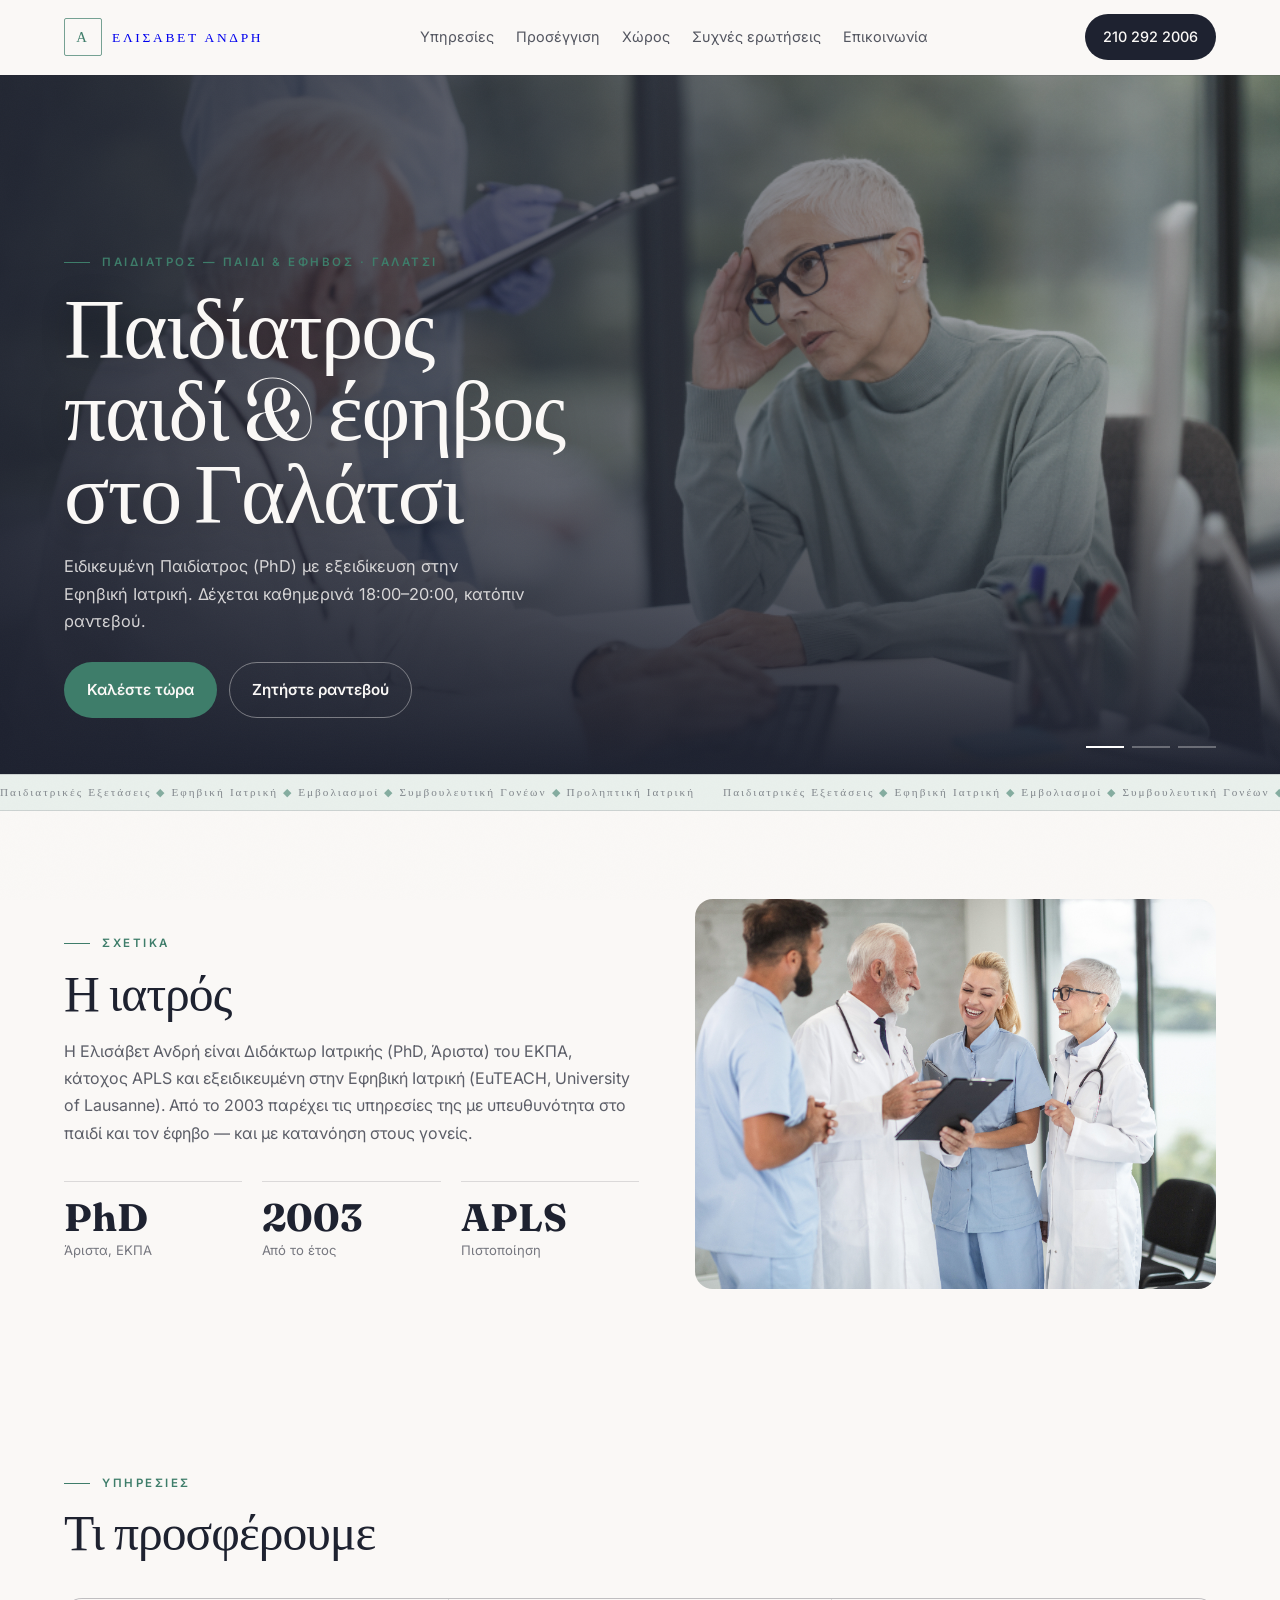
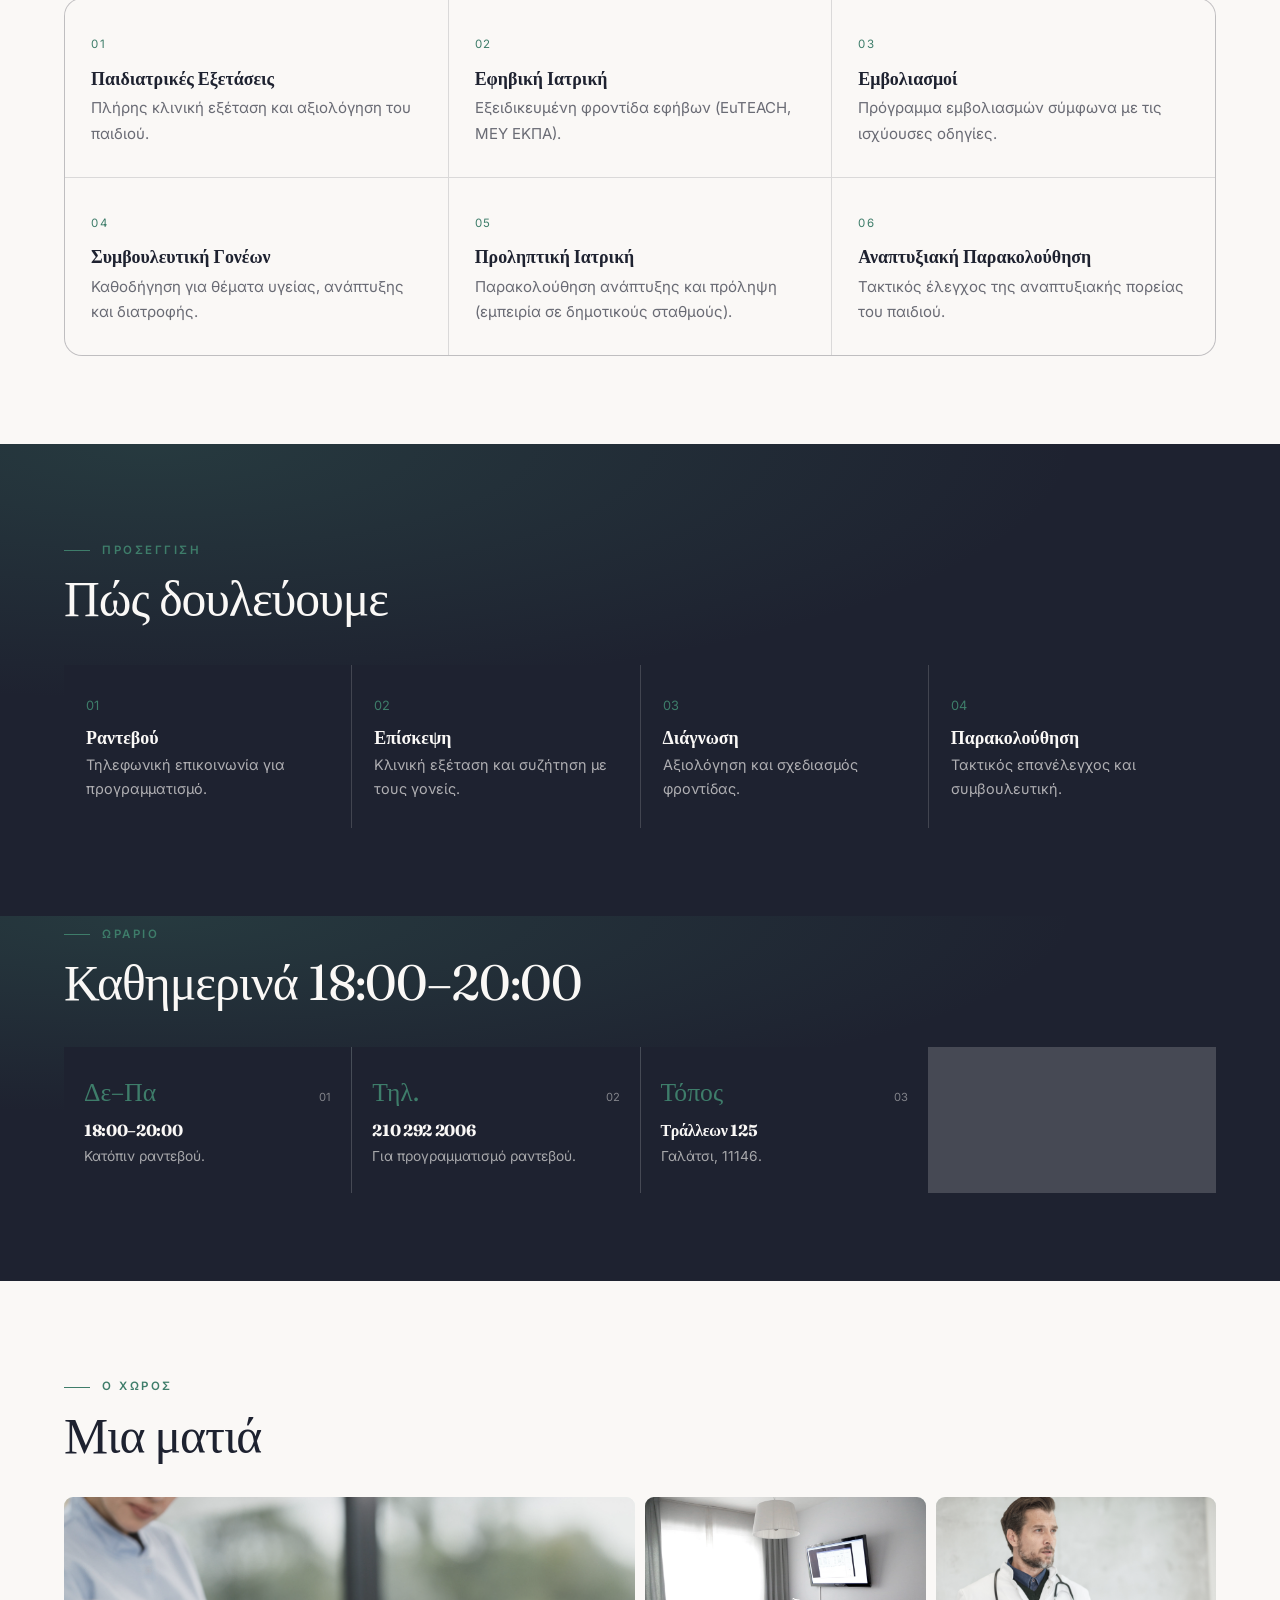
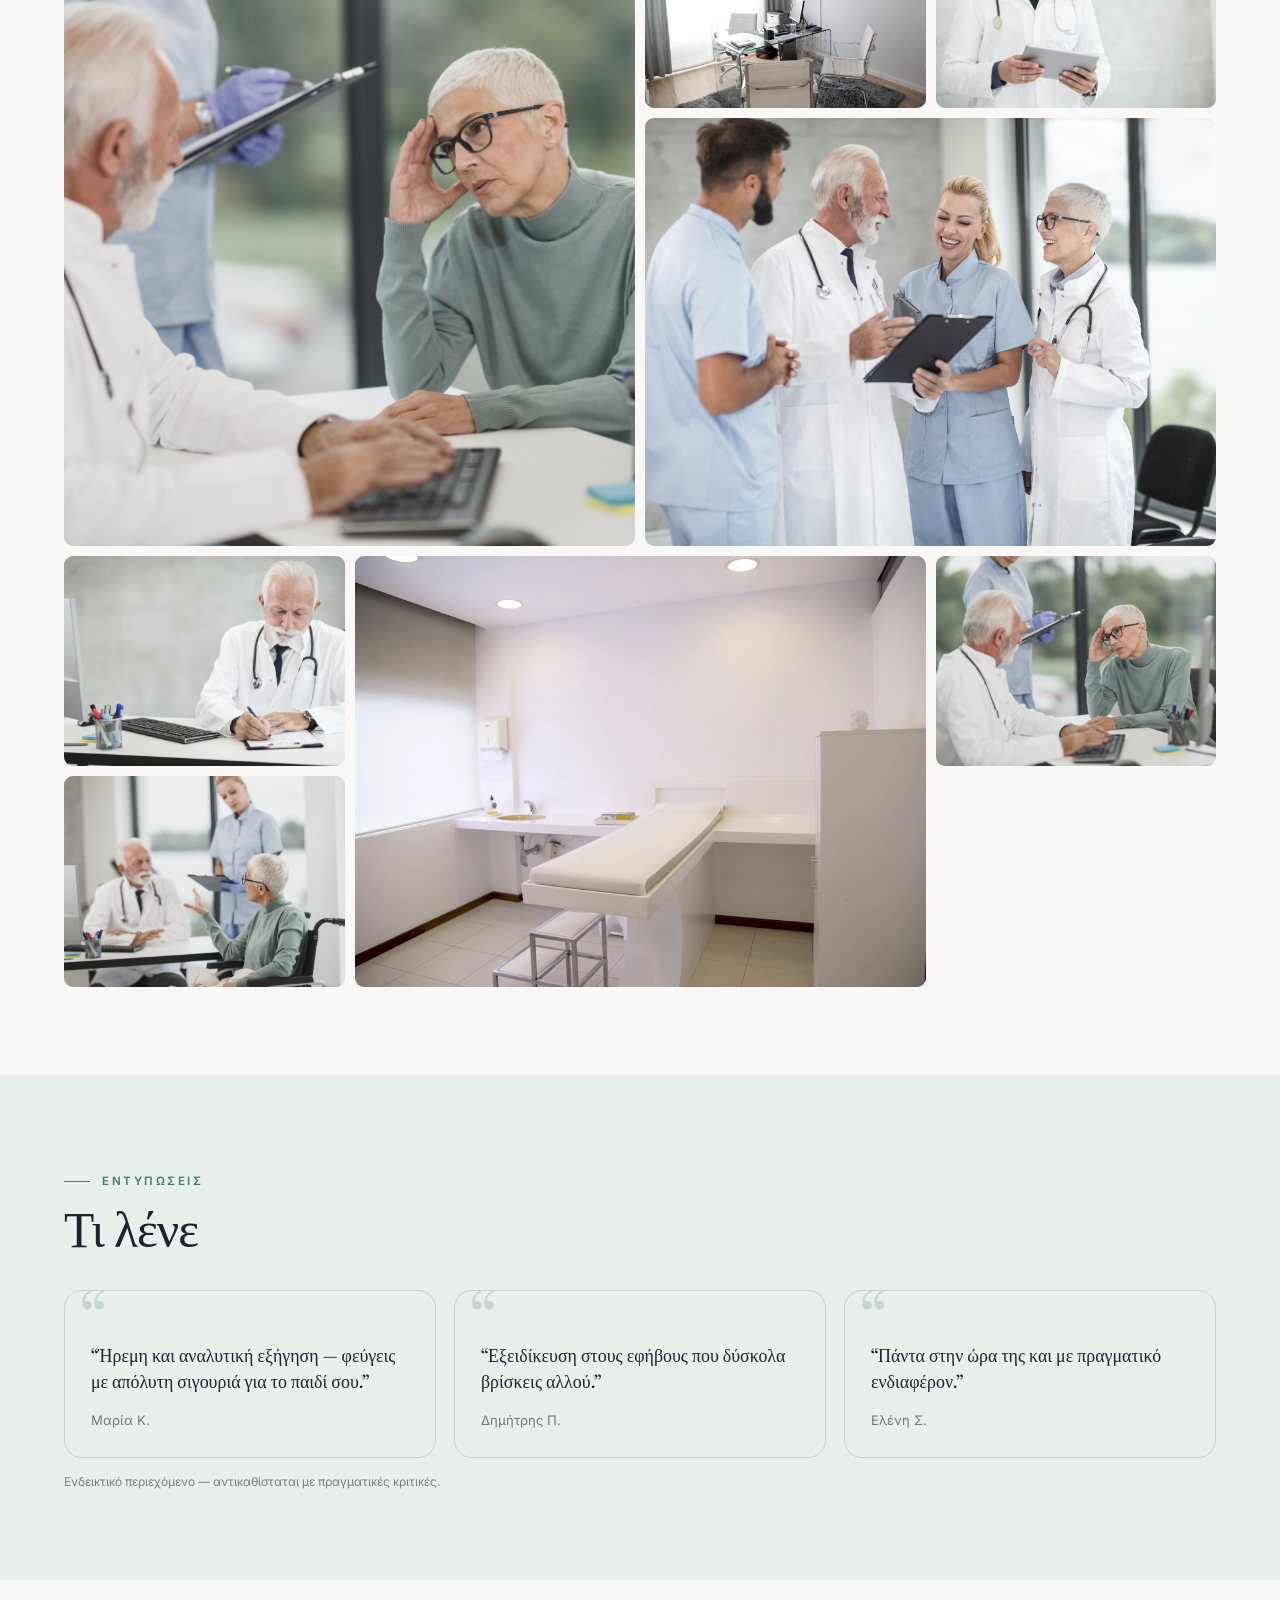
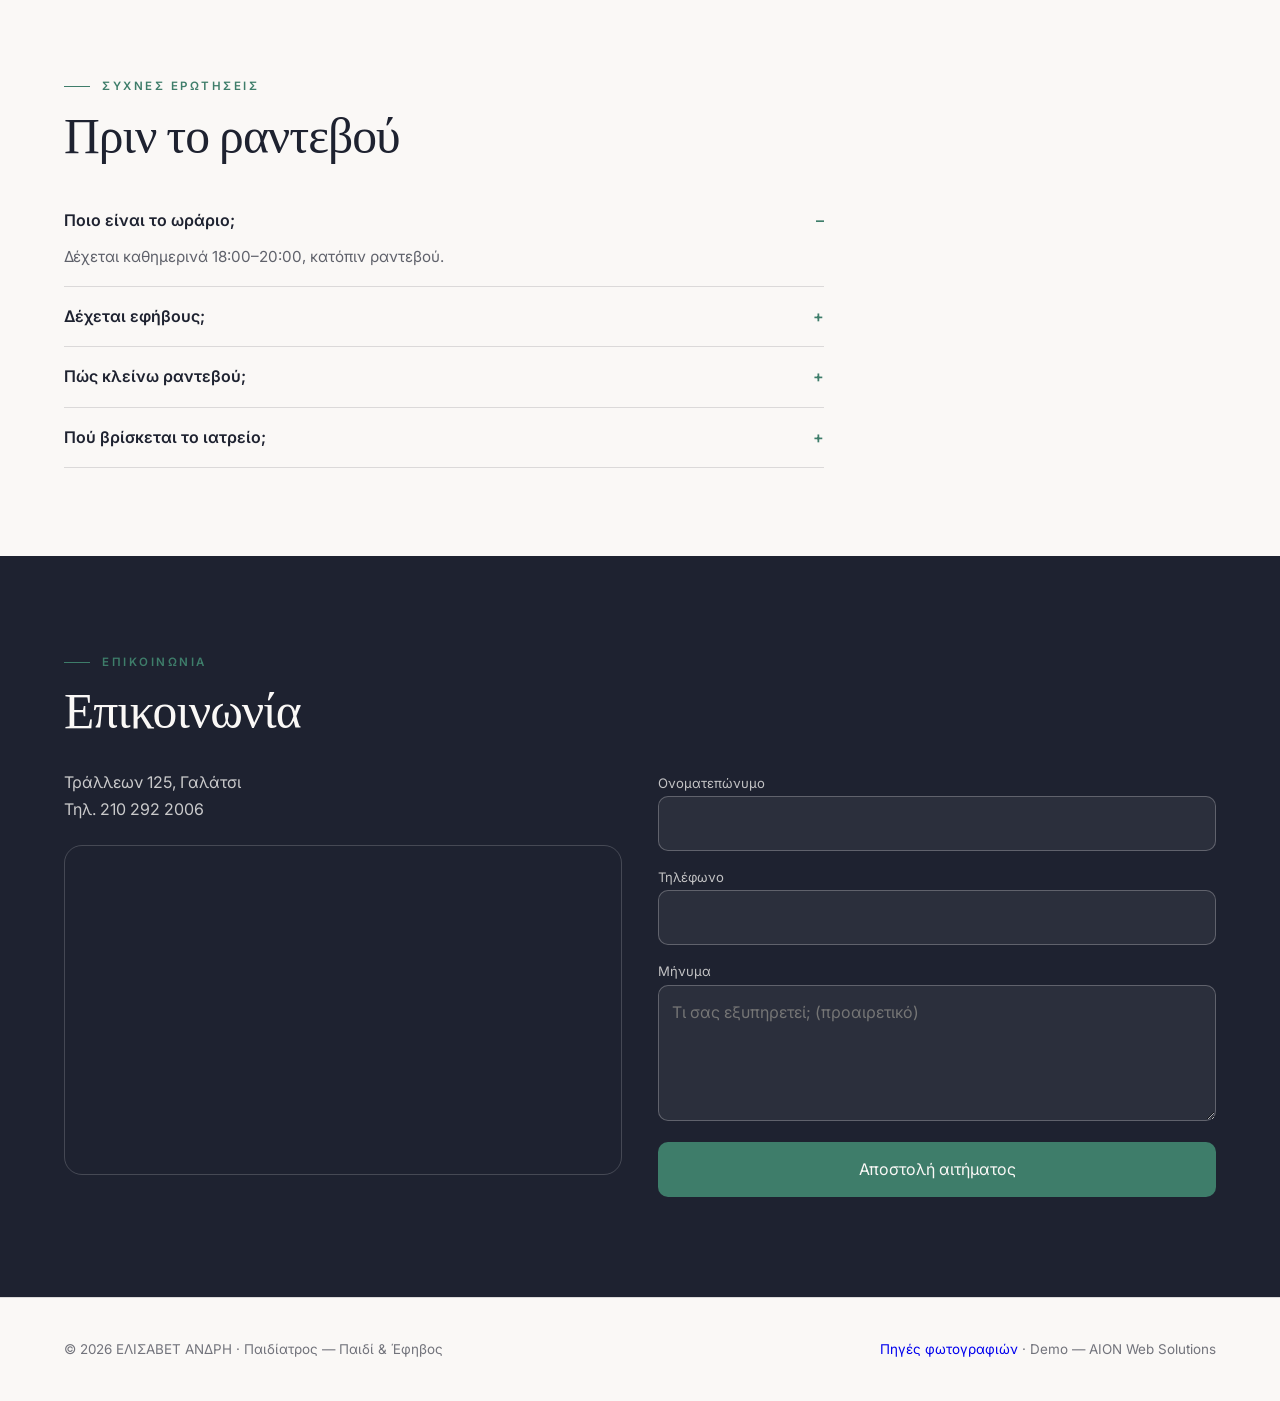
==== commit 7d913f0f: "update index.html" ====
--- a/index.html
+++ b/index.html
@@ -152,7 +152,7 @@
 </div></header>
 
 <div class="hero" id="top">
-  <div class="slide on"><img src="data:image/svg+xml,%3csvg%20xmlns='http://www.w3.org/2000/svg'%20width='1600'%20height='1100'%20viewBox='0%200%201600%201100'%3e%3cdefs%3e%3clinearGradient%20id='g'%20x1='0'%20y1='0'%20x2='1'%20y2='1'%3e%3cstop%20offset='0'%20stop-color='%233e7d6a'/%3e%3cstop%20offset='1'%20stop-color='%231e2230'/%3e%3c/linearGradient%3e%3cpattern%20id='p'%20width='46'%20height='46'%20patternUnits='userSpaceOnUse'%20patternTransform='rotate(30)'%3e%3crect%20width='46'%20height='46'%20fill='none'/%3e%3cpath%20d='M0%2023h46'%20stroke='%23e9f0ec'%20stroke-opacity='.10'/%3e%3c/pattern%3e%3c/defs%3e%3crect%20width='100%25'%20height='100%25'%20fill='url(%23g)'/%3e%3crect%20width='100%25'%20height='100%25'%20fill='url(%23p)'/%3e%3ccircle%20cx='1248'%20cy='308.00000000000006'%20r='286'%20fill='%233e7d6a'%20opacity='.28'/%3e%3ccircle%20cx='992'%20cy='792'%20r='374'%20fill='%23e9f0ec'%20opacity='.08'/%3e%3c/svg%3e" alt="ΕΛΙΣΑΒΕΤ ΑΝΔΡΗ" ><div class="scrim"></div></div><div class="slide "><img src="data:image/svg+xml,%3csvg%20xmlns='http://www.w3.org/2000/svg'%20width='1600'%20height='1100'%20viewBox='0%200%201600%201100'%3e%3cdefs%3e%3clinearGradient%20id='g'%20x1='0'%20y1='0'%20x2='1'%20y2='1'%3e%3cstop%20offset='0'%20stop-color='%233e7d6a'/%3e%3cstop%20offset='1'%20stop-color='%231e2230'/%3e%3c/linearGradient%3e%3cpattern%20id='p'%20width='46'%20height='46'%20patternUnits='userSpaceOnUse'%20patternTransform='rotate(48)'%3e%3crect%20width='46'%20height='46'%20fill='none'/%3e%3cpath%20d='M0%2023h46'%20stroke='%23e9f0ec'%20stroke-opacity='.10'/%3e%3c/pattern%3e%3c/defs%3e%3crect%20width='100%25'%20height='100%25'%20fill='url(%23g)'/%3e%3crect%20width='100%25'%20height='100%25'%20fill='url(%23p)'/%3e%3ccircle%20cx='1248'%20cy='308.00000000000006'%20r='286'%20fill='%233e7d6a'%20opacity='.28'/%3e%3ccircle%20cx='992'%20cy='792'%20r='374'%20fill='%23e9f0ec'%20opacity='.08'/%3e%3c/svg%3e" alt="ΕΛΙΣΑΒΕΤ ΑΝΔΡΗ" loading="lazy"><div class="scrim"></div></div><div class="slide "><img src="data:image/svg+xml,%3csvg%20xmlns='http://www.w3.org/2000/svg'%20width='1600'%20height='1100'%20viewBox='0%200%201600%201100'%3e%3cdefs%3e%3clinearGradient%20id='g'%20x1='0'%20y1='0'%20x2='1'%20y2='1'%3e%3cstop%20offset='0'%20stop-color='%233e7d6a'/%3e%3cstop%20offset='1'%20stop-color='%231e2230'/%3e%3c/linearGradient%3e%3cpattern%20id='p'%20width='46'%20height='46'%20patternUnits='userSpaceOnUse'%20patternTransform='rotate(12)'%3e%3crect%20width='46'%20height='46'%20fill='none'/%3e%3cpath%20d='M0%2023h46'%20stroke='%23e9f0ec'%20stroke-opacity='.10'/%3e%3c/pattern%3e%3c/defs%3e%3crect%20width='100%25'%20height='100%25'%20fill='url(%23g)'/%3e%3crect%20width='100%25'%20height='100%25'%20fill='url(%23p)'/%3e%3ccircle%20cx='1248'%20cy='308.00000000000006'%20r='286'%20fill='%233e7d6a'%20opacity='.28'/%3e%3ccircle%20cx='992'%20cy='792'%20r='374'%20fill='%23e9f0ec'%20opacity='.08'/%3e%3c/svg%3e" alt="ΕΛΙΣΑΒΕΤ ΑΝΔΡΗ" loading="lazy"><div class="scrim"></div></div>
+  <div class="slide on"><img src="./assets/health-p01-B1fzZOdw.jpg" alt="ΕΛΙΣΑΒΕΤ ΑΝΔΡΗ" ><div class="scrim"></div></div><div class="slide "><img src="./assets/health-p02-BoZM2z2r.jpg" alt="ΕΛΙΣΑΒΕΤ ΑΝΔΡΗ" loading="lazy"><div class="scrim"></div></div><div class="slide "><img src="./assets/health-p03-B71tBS7P.jpg" alt="ΕΛΙΣΑΒΕΤ ΑΝΔΡΗ" loading="lazy"><div class="scrim"></div></div>
   <div class="hero-in"><div class="wrap">
     <span class="kicker">Παιδίατρος — Παιδί &amp; Έφηβος · Γαλάτσι</span>
     <h1>Παιδίατρος<br>παιδί &amp; έφηβος<br>στο Γαλάτσι</h1>
@@ -168,7 +168,7 @@
   <div><span class="kicker">Σχετικά</span><h2 style="margin:14px 0 18px">Η ιατρός</h2>
   <p style="color:color-mix(in srgb,var(--ink) 72%,transparent)">Η Ελισάβετ Ανδρή είναι Διδάκτωρ Ιατρικής (PhD, Άριστα) του ΕΚΠΑ, κάτοχος APLS και εξειδικευμένη στην Εφηβική Ιατρική (EuTEACH, University of Lausanne). Από το 2003 παρέχει τις υπηρεσίες της με υπευθυνότητα στο παιδί και τον έφηβο — και με κατανόηση στους γονείς.</p>
   <div class="stats"><div class="stat"><b>PhD</b><span>Άριστα, ΕΚΠΑ</span></div><div class="stat"><b>2003</b><span>Από το έτος</span></div><div class="stat"><b>APLS</b><span>Πιστοποίηση</span></div></div></div>
-  <div class="about-media" id="aboutMedia"><img src="data:image/svg+xml,%3csvg%20xmlns='http://www.w3.org/2000/svg'%20width='1600'%20height='1100'%20viewBox='0%200%201600%201100'%3e%3cdefs%3e%3clinearGradient%20id='g'%20x1='0'%20y1='0'%20x2='1'%20y2='1'%3e%3cstop%20offset='0'%20stop-color='%233e7d6a'/%3e%3cstop%20offset='1'%20stop-color='%231e2230'/%3e%3c/linearGradient%3e%3cpattern%20id='p'%20width='46'%20height='46'%20patternUnits='userSpaceOnUse'%20patternTransform='rotate(30)'%3e%3crect%20width='46'%20height='46'%20fill='none'/%3e%3cpath%20d='M0%2023h46'%20stroke='%23e9f0ec'%20stroke-opacity='.10'/%3e%3c/pattern%3e%3c/defs%3e%3crect%20width='100%25'%20height='100%25'%20fill='url(%23g)'/%3e%3crect%20width='100%25'%20height='100%25'%20fill='url(%23p)'/%3e%3ccircle%20cx='1248'%20cy='308.00000000000006'%20r='286'%20fill='%233e7d6a'%20opacity='.28'/%3e%3ccircle%20cx='992'%20cy='792'%20r='374'%20fill='%23e9f0ec'%20opacity='.08'/%3e%3c/svg%3e" alt="" class="on" loading="eager"><img src="data:image/svg+xml,%3csvg%20xmlns='http://www.w3.org/2000/svg'%20width='1600'%20height='1100'%20viewBox='0%200%201600%201100'%3e%3cdefs%3e%3clinearGradient%20id='g'%20x1='0'%20y1='0'%20x2='1'%20y2='1'%3e%3cstop%20offset='0'%20stop-color='%233e7d6a'/%3e%3cstop%20offset='1'%20stop-color='%231e2230'/%3e%3c/linearGradient%3e%3cpattern%20id='p'%20width='46'%20height='46'%20patternUnits='userSpaceOnUse'%20patternTransform='rotate(48)'%3e%3crect%20width='46'%20height='46'%20fill='none'/%3e%3cpath%20d='M0%2023h46'%20stroke='%23e9f0ec'%20stroke-opacity='.10'/%3e%3c/pattern%3e%3c/defs%3e%3crect%20width='100%25'%20height='100%25'%20fill='url(%23g)'/%3e%3crect%20width='100%25'%20height='100%25'%20fill='url(%23p)'/%3e%3ccircle%20cx='1248'%20cy='308.00000000000006'%20r='286'%20fill='%233e7d6a'%20opacity='.28'/%3e%3ccircle%20cx='992'%20cy='792'%20r='374'%20fill='%23e9f0ec'%20opacity='.08'/%3e%3c/svg%3e" alt="" class="" loading="lazy"><img src="data:image/svg+xml,%3csvg%20xmlns='http://www.w3.org/2000/svg'%20width='1600'%20height='1100'%20viewBox='0%200%201600%201100'%3e%3cdefs%3e%3clinearGradient%20id='g'%20x1='0'%20y1='0'%20x2='1'%20y2='1'%3e%3cstop%20offset='0'%20stop-color='%233e7d6a'/%3e%3cstop%20offset='1'%20stop-color='%231e2230'/%3e%3c/linearGradient%3e%3cpattern%20id='p'%20width='46'%20height='46'%20patternUnits='userSpaceOnUse'%20patternTransform='rotate(12)'%3e%3crect%20width='46'%20height='46'%20fill='none'/%3e%3cpath%20d='M0%2023h46'%20stroke='%23e9f0ec'%20stroke-opacity='.10'/%3e%3c/pattern%3e%3c/defs%3e%3crect%20width='100%25'%20height='100%25'%20fill='url(%23g)'/%3e%3crect%20width='100%25'%20height='100%25'%20fill='url(%23p)'/%3e%3ccircle%20cx='1248'%20cy='308.00000000000006'%20r='286'%20fill='%233e7d6a'%20opacity='.28'/%3e%3ccircle%20cx='992'%20cy='792'%20r='374'%20fill='%23e9f0ec'%20opacity='.08'/%3e%3c/svg%3e" alt="" class="" loading="lazy"></div>
+  <div class="about-media" id="aboutMedia"><img src="./assets/health-p04-C5F7whoN.jpg" alt="" class="on" loading="eager"><img src="./assets/health-p05-CnXhqjT5.jpg" alt="" class="" loading="lazy"><img src="./assets/health-p06-8OAWR2FP.jpg" alt="" class="" loading="lazy"></div>
 </div></section>
 
 <section id="ypiresies"><div class="wrap reveal"><span class="kicker">Υπηρεσίες</span><h2 style="margin-top:12px">Τι προσφέρουμε</h2>
@@ -181,7 +181,7 @@
 <div class="tl-grid"><div class="tl"><div class="tl-top"><span class="tl-h">Δε–Πα</span><span class="tl-n">01</span></div><h4>18:00–20:00</h4><p>Κατόπιν ραντεβού.</p></div><div class="tl"><div class="tl-top"><span class="tl-h">Τηλ.</span><span class="tl-n">02</span></div><h4>210 292 2006</h4><p>Για προγραμματισμό ραντεβού.</p></div><div class="tl"><div class="tl-top"><span class="tl-h">Τόπος</span><span class="tl-n">03</span></div><h4>Τράλλεων 125</h4><p>Γαλάτσι, 11146.</p></div></div></div></section>
 
 <section id="gallery"><div class="wrap reveal"><span class="kicker">Ο χώρος</span><h2 style="margin-top:12px">Μια ματιά</h2>
-<div class="gallery"><button class="g-item g1" data-src="img/ph-1.svg" aria-label="Φωτογραφία 1"><img src="data:image/svg+xml,%3csvg%20xmlns='http://www.w3.org/2000/svg'%20width='1600'%20height='1100'%20viewBox='0%200%201600%201100'%3e%3cdefs%3e%3clinearGradient%20id='g'%20x1='0'%20y1='0'%20x2='1'%20y2='1'%3e%3cstop%20offset='0'%20stop-color='%233e7d6a'/%3e%3cstop%20offset='1'%20stop-color='%231e2230'/%3e%3c/linearGradient%3e%3cpattern%20id='p'%20width='46'%20height='46'%20patternUnits='userSpaceOnUse'%20patternTransform='rotate(30)'%3e%3crect%20width='46'%20height='46'%20fill='none'/%3e%3cpath%20d='M0%2023h46'%20stroke='%23e9f0ec'%20stroke-opacity='.10'/%3e%3c/pattern%3e%3c/defs%3e%3crect%20width='100%25'%20height='100%25'%20fill='url(%23g)'/%3e%3crect%20width='100%25'%20height='100%25'%20fill='url(%23p)'/%3e%3ccircle%20cx='1248'%20cy='308.00000000000006'%20r='286'%20fill='%233e7d6a'%20opacity='.28'/%3e%3ccircle%20cx='992'%20cy='792'%20r='374'%20fill='%23e9f0ec'%20opacity='.08'/%3e%3c/svg%3e" alt="ΕΛΙΣΑΒΕΤ ΑΝΔΡΗ — φωτογραφία 1" loading="eager"></button><button class="g-item g2" data-src="img/ph-2.svg" aria-label="Φωτογραφία 2"><img src="data:image/svg+xml,%3csvg%20xmlns='http://www.w3.org/2000/svg'%20width='1600'%20height='1100'%20viewBox='0%200%201600%201100'%3e%3cdefs%3e%3clinearGradient%20id='g'%20x1='0'%20y1='0'%20x2='1'%20y2='1'%3e%3cstop%20offset='0'%20stop-color='%233e7d6a'/%3e%3cstop%20offset='1'%20stop-color='%231e2230'/%3e%3c/linearGradient%3e%3cpattern%20id='p'%20width='46'%20height='46'%20patternUnits='userSpaceOnUse'%20patternTransform='rotate(48)'%3e%3crect%20width='46'%20height='46'%20fill='none'/%3e%3cpath%20d='M0%2023h46'%20stroke='%23e9f0ec'%20stroke-opacity='.10'/%3e%3c/pattern%3e%3c/defs%3e%3crect%20width='100%25'%20height='100%25'%20fill='url(%23g)'/%3e%3crect%20width='100%25'%20height='100%25'%20fill='url(%23p)'/%3e%3ccircle%20cx='1248'%20cy='308.00000000000006'%20r='286'%20fill='%233e7d6a'%20opacity='.28'/%3e%3ccircle%20cx='992'%20cy='792'%20r='374'%20fill='%23e9f0ec'%20opacity='.08'/%3e%3c/svg%3e" alt="ΕΛΙΣΑΒΕΤ ΑΝΔΡΗ — φωτογραφία 2" loading="eager"></button><button class="g-item g3" data-src="img/ph-3.svg" aria-label="Φωτογραφία 3"><img src="data:image/svg+xml,%3csvg%20xmlns='http://www.w3.org/2000/svg'%20width='1600'%20height='1100'%20viewBox='0%200%201600%201100'%3e%3cdefs%3e%3clinearGradient%20id='g'%20x1='0'%20y1='0'%20x2='1'%20y2='1'%3e%3cstop%20offset='0'%20stop-color='%233e7d6a'/%3e%3cstop%20offset='1'%20stop-color='%231e2230'/%3e%3c/linearGradient%3e%3cpattern%20id='p'%20width='46'%20height='46'%20patternUnits='userSpaceOnUse'%20patternTransform='rotate(12)'%3e%3crect%20width='46'%20height='46'%20fill='none'/%3e%3cpath%20d='M0%2023h46'%20stroke='%23e9f0ec'%20stroke-opacity='.10'/%3e%3c/pattern%3e%3c/defs%3e%3crect%20width='100%25'%20height='100%25'%20fill='url(%23g)'/%3e%3crect%20width='100%25'%20height='100%25'%20fill='url(%23p)'/%3e%3ccircle%20cx='1248'%20cy='308.00000000000006'%20r='286'%20fill='%233e7d6a'%20opacity='.28'/%3e%3ccircle%20cx='992'%20cy='792'%20r='374'%20fill='%23e9f0ec'%20opacity='.08'/%3e%3c/svg%3e" alt="ΕΛΙΣΑΒΕΤ ΑΝΔΡΗ — φωτογραφία 3" loading="eager"></button><button class="g-item g4" data-src="img/ph-4.svg" aria-label="Φωτογραφία 4"><img src="data:image/svg+xml,%3csvg%20xmlns='http://www.w3.org/2000/svg'%20width='1600'%20height='1100'%20viewBox='0%200%201600%201100'%3e%3cdefs%3e%3clinearGradient%20id='g'%20x1='0'%20y1='0'%20x2='1'%20y2='1'%3e%3cstop%20offset='0'%20stop-color='%233e7d6a'/%3e%3cstop%20offset='1'%20stop-color='%231e2230'/%3e%3c/linearGradient%3e%3cpattern%20id='p'%20width='46'%20height='46'%20patternUnits='userSpaceOnUse'%20patternTransform='rotate(30)'%3e%3crect%20width='46'%20height='46'%20fill='none'/%3e%3cpath%20d='M0%2023h46'%20stroke='%23e9f0ec'%20stroke-opacity='.10'/%3e%3c/pattern%3e%3c/defs%3e%3crect%20width='100%25'%20height='100%25'%20fill='url(%23g)'/%3e%3crect%20width='100%25'%20height='100%25'%20fill='url(%23p)'/%3e%3ccircle%20cx='1248'%20cy='308.00000000000006'%20r='286'%20fill='%233e7d6a'%20opacity='.28'/%3e%3ccircle%20cx='992'%20cy='792'%20r='374'%20fill='%23e9f0ec'%20opacity='.08'/%3e%3c/svg%3e" alt="ΕΛΙΣΑΒΕΤ ΑΝΔΡΗ — φωτογραφία 4" loading="lazy"></button><button class="g-item g5" data-src="img/ph-5.svg" aria-label="Φωτογραφία 5"><img src="data:image/svg+xml,%3csvg%20xmlns='http://www.w3.org/2000/svg'%20width='1600'%20height='1100'%20viewBox='0%200%201600%201100'%3e%3cdefs%3e%3clinearGradient%20id='g'%20x1='0'%20y1='0'%20x2='1'%20y2='1'%3e%3cstop%20offset='0'%20stop-color='%233e7d6a'/%3e%3cstop%20offset='1'%20stop-color='%231e2230'/%3e%3c/linearGradient%3e%3cpattern%20id='p'%20width='46'%20height='46'%20patternUnits='userSpaceOnUse'%20patternTransform='rotate(48)'%3e%3crect%20width='46'%20height='46'%20fill='none'/%3e%3cpath%20d='M0%2023h46'%20stroke='%23e9f0ec'%20stroke-opacity='.10'/%3e%3c/pattern%3e%3c/defs%3e%3crect%20width='100%25'%20height='100%25'%20fill='url(%23g)'/%3e%3crect%20width='100%25'%20height='100%25'%20fill='url(%23p)'/%3e%3ccircle%20cx='1248'%20cy='308.00000000000006'%20r='286'%20fill='%233e7d6a'%20opacity='.28'/%3e%3ccircle%20cx='992'%20cy='792'%20r='374'%20fill='%23e9f0ec'%20opacity='.08'/%3e%3c/svg%3e" alt="ΕΛΙΣΑΒΕΤ ΑΝΔΡΗ — φωτογραφία 5" loading="lazy"></button><button class="g-item g1" data-src="img/ph-6.svg" aria-label="Φωτογραφία 6"><img src="data:image/svg+xml,%3csvg%20xmlns='http://www.w3.org/2000/svg'%20width='1600'%20height='1100'%20viewBox='0%200%201600%201100'%3e%3cdefs%3e%3clinearGradient%20id='g'%20x1='0'%20y1='0'%20x2='1'%20y2='1'%3e%3cstop%20offset='0'%20stop-color='%233e7d6a'/%3e%3cstop%20offset='1'%20stop-color='%231e2230'/%3e%3c/linearGradient%3e%3cpattern%20id='p'%20width='46'%20height='46'%20patternUnits='userSpaceOnUse'%20patternTransform='rotate(12)'%3e%3crect%20width='46'%20height='46'%20fill='none'/%3e%3cpath%20d='M0%2023h46'%20stroke='%23e9f0ec'%20stroke-opacity='.10'/%3e%3c/pattern%3e%3c/defs%3e%3crect%20width='100%25'%20height='100%25'%20fill='url(%23g)'/%3e%3crect%20width='100%25'%20height='100%25'%20fill='url(%23p)'/%3e%3ccircle%20cx='1248'%20cy='308.00000000000006'%20r='286'%20fill='%233e7d6a'%20opacity='.28'/%3e%3ccircle%20cx='992'%20cy='792'%20r='374'%20fill='%23e9f0ec'%20opacity='.08'/%3e%3c/svg%3e" alt="ΕΛΙΣΑΒΕΤ ΑΝΔΡΗ — φωτογραφία 6" loading="lazy"></button><button class="g-item g2" data-src="img/ph-7.svg" aria-label="Φωτογραφία 7"><img src="data:image/svg+xml,%3csvg%20xmlns='http://www.w3.org/2000/svg'%20width='1600'%20height='1100'%20viewBox='0%200%201600%201100'%3e%3cdefs%3e%3clinearGradient%20id='g'%20x1='0'%20y1='0'%20x2='1'%20y2='1'%3e%3cstop%20offset='0'%20stop-color='%233e7d6a'/%3e%3cstop%20offset='1'%20stop-color='%231e2230'/%3e%3c/linearGradient%3e%3cpattern%20id='p'%20width='46'%20height='46'%20patternUnits='userSpaceOnUse'%20patternTransform='rotate(30)'%3e%3crect%20width='46'%20height='46'%20fill='none'/%3e%3cpath%20d='M0%2023h46'%20stroke='%23e9f0ec'%20stroke-opacity='.10'/%3e%3c/pattern%3e%3c/defs%3e%3crect%20width='100%25'%20height='100%25'%20fill='url(%23g)'/%3e%3crect%20width='100%25'%20height='100%25'%20fill='url(%23p)'/%3e%3ccircle%20cx='1248'%20cy='308.00000000000006'%20r='286'%20fill='%233e7d6a'%20opacity='.28'/%3e%3ccircle%20cx='992'%20cy='792'%20r='374'%20fill='%23e9f0ec'%20opacity='.08'/%3e%3c/svg%3e" alt="ΕΛΙΣΑΒΕΤ ΑΝΔΡΗ — φωτογραφία 7" loading="lazy"></button><button class="g-item g3" data-src="img/ph-8.svg" aria-label="Φωτογραφία 8"><img src="data:image/svg+xml,%3csvg%20xmlns='http://www.w3.org/2000/svg'%20width='1600'%20height='1100'%20viewBox='0%200%201600%201100'%3e%3cdefs%3e%3clinearGradient%20id='g'%20x1='0'%20y1='0'%20x2='1'%20y2='1'%3e%3cstop%20offset='0'%20stop-color='%233e7d6a'/%3e%3cstop%20offset='1'%20stop-color='%231e2230'/%3e%3c/linearGradient%3e%3cpattern%20id='p'%20width='46'%20height='46'%20patternUnits='userSpaceOnUse'%20patternTransform='rotate(48)'%3e%3crect%20width='46'%20height='46'%20fill='none'/%3e%3cpath%20d='M0%2023h46'%20stroke='%23e9f0ec'%20stroke-opacity='.10'/%3e%3c/pattern%3e%3c/defs%3e%3crect%20width='100%25'%20height='100%25'%20fill='url(%23g)'/%3e%3crect%20width='100%25'%20height='100%25'%20fill='url(%23p)'/%3e%3ccircle%20cx='1248'%20cy='308.00000000000006'%20r='286'%20fill='%233e7d6a'%20opacity='.28'/%3e%3ccircle%20cx='992'%20cy='792'%20r='374'%20fill='%23e9f0ec'%20opacity='.08'/%3e%3c/svg%3e" alt="ΕΛΙΣΑΒΕΤ ΑΝΔΡΗ — φωτογραφία 8" loading="lazy"></button></div></div></section>
+<div class="gallery"><button class="g-item g1" data-src="img/health-p01.jpg" aria-label="Φωτογραφία 1"><img src="./assets/health-p01-B1fzZOdw.jpg" alt="ΕΛΙΣΑΒΕΤ ΑΝΔΡΗ — φωτογραφία 1" loading="eager"></button><button class="g-item g2" data-src="img/health-p02.jpg" aria-label="Φωτογραφία 2"><img src="./assets/health-p02-BoZM2z2r.jpg" alt="ΕΛΙΣΑΒΕΤ ΑΝΔΡΗ — φωτογραφία 2" loading="eager"></button><button class="g-item g3" data-src="img/health-p03.jpg" aria-label="Φωτογραφία 3"><img src="./assets/health-p03-B71tBS7P.jpg" alt="ΕΛΙΣΑΒΕΤ ΑΝΔΡΗ — φωτογραφία 3" loading="eager"></button><button class="g-item g4" data-src="img/health-p04.jpg" aria-label="Φωτογραφία 4"><img src="./assets/health-p04-C5F7whoN.jpg" alt="ΕΛΙΣΑΒΕΤ ΑΝΔΡΗ — φωτογραφία 4" loading="lazy"></button><button class="g-item g5" data-src="img/health-p05.jpg" aria-label="Φωτογραφία 5"><img src="./assets/health-p05-CnXhqjT5.jpg" alt="ΕΛΙΣΑΒΕΤ ΑΝΔΡΗ — φωτογραφία 5" loading="lazy"></button><button class="g-item g1" data-src="img/health-p06.jpg" aria-label="Φωτογραφία 6"><img src="./assets/health-p06-8OAWR2FP.jpg" alt="ΕΛΙΣΑΒΕΤ ΑΝΔΡΗ — φωτογραφία 6" loading="lazy"></button><button class="g-item g2" data-src="img/health-p07.jpg" aria-label="Φωτογραφία 7"><img src="./assets/health-p01-B1fzZOdw.jpg" alt="ΕΛΙΣΑΒΕΤ ΑΝΔΡΗ — φωτογραφία 7" loading="lazy"></button><button class="g-item g3" data-src="img/health-p08.jpg" aria-label="Φωτογραφία 8"><img src="./assets/health-p08-k_pyyKgh.jpg" alt="ΕΛΙΣΑΒΕΤ ΑΝΔΡΗ — φωτογραφία 8" loading="lazy"></button></div></div></section>
 
 <section style="background:var(--soft)"><div class="wrap reveal"><span class="kicker">Εντυπώσεις</span><h2 style="margin-top:12px">Τι λένε</h2>
 <div class="quotes"><figure class="quote"><blockquote>“Ήρεμη και αναλυτική εξήγηση — φεύγεις με απόλυτη σιγουριά για το παιδί σου.”</blockquote><figcaption>Μαρία Κ.</figcaption></figure><figure class="quote"><blockquote>“Εξειδίκευση στους εφήβους που δύσκολα βρίσκεις αλλού.”</blockquote><figcaption>Δημήτρης Π.</figcaption></figure><figure class="quote"><blockquote>“Πάντα στην ώρα της και με πραγματικό ενδιαφέρον.”</blockquote><figcaption>Ελένη Σ.</figcaption></figure></div><p class="demo-note">Ενδεικτικό περιεχόμενο — αντικαθίσταται με πραγματικές κριτικές.</p></div></section>
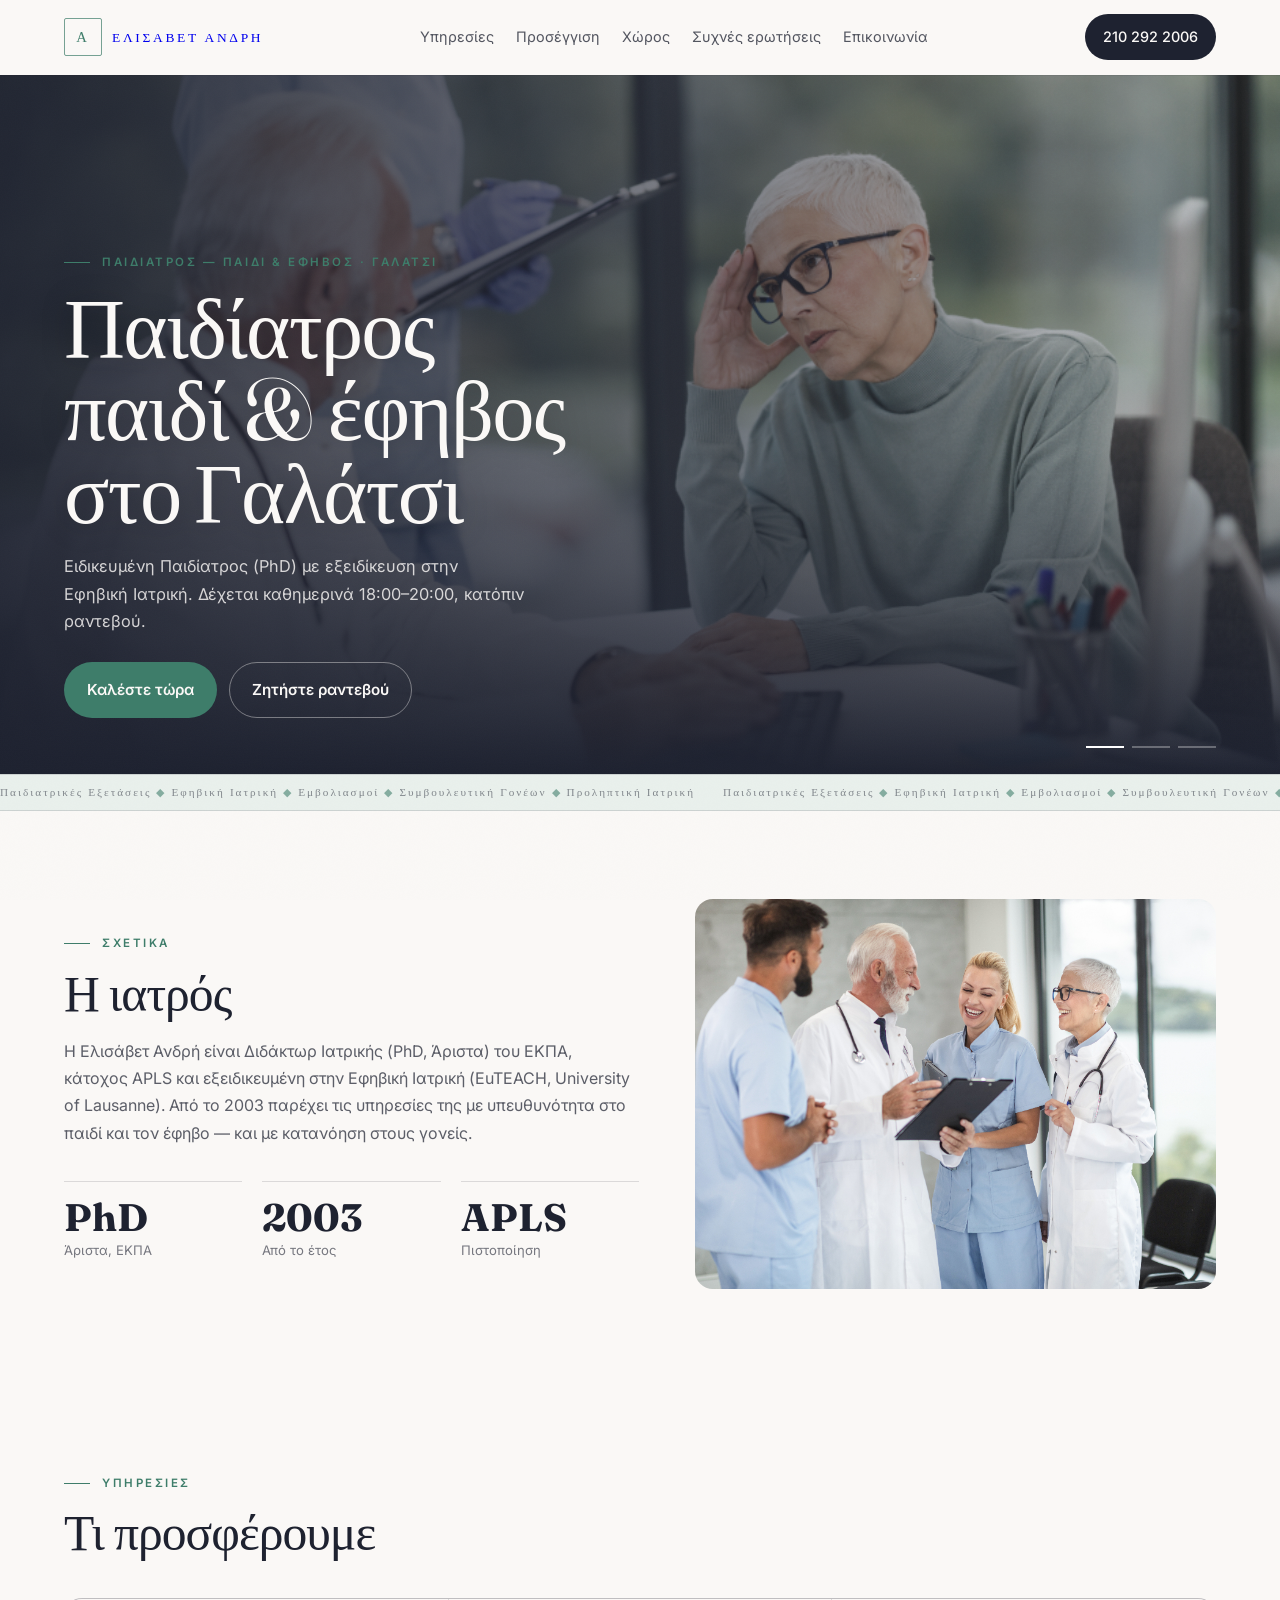
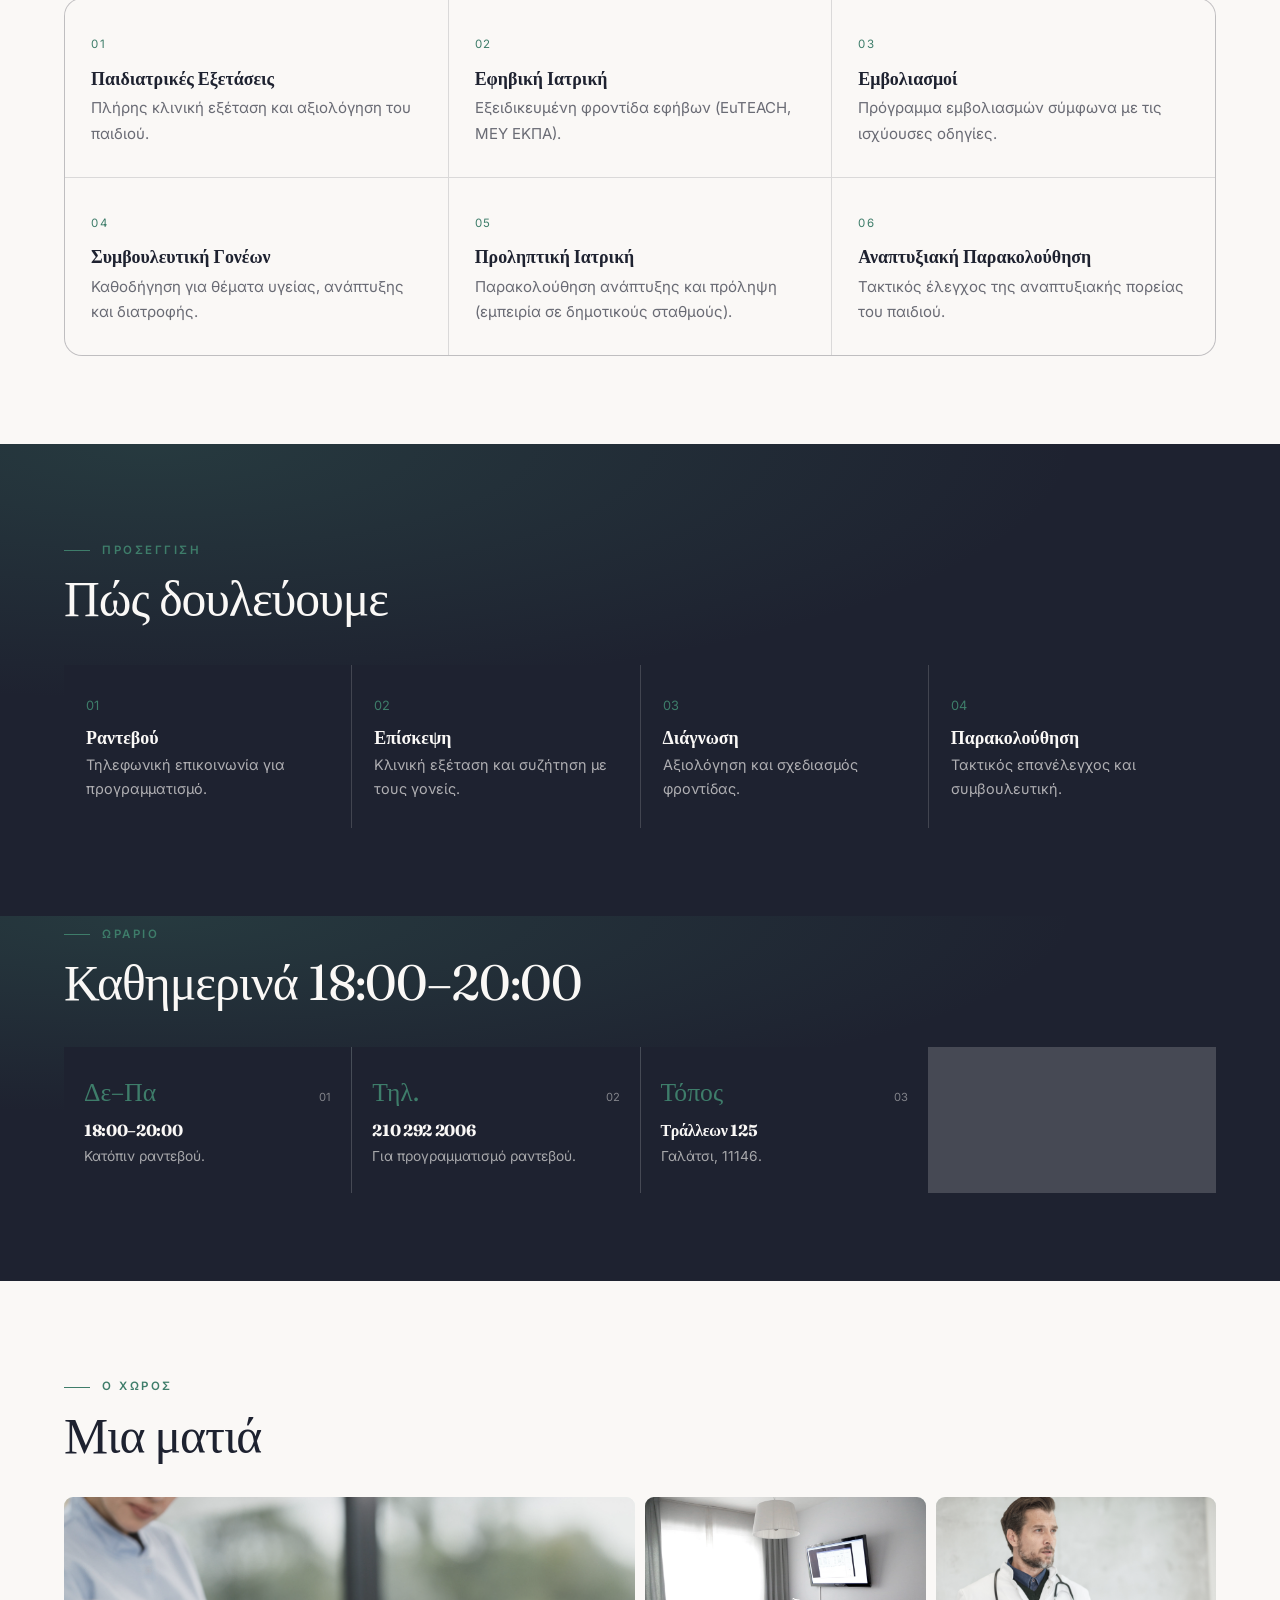
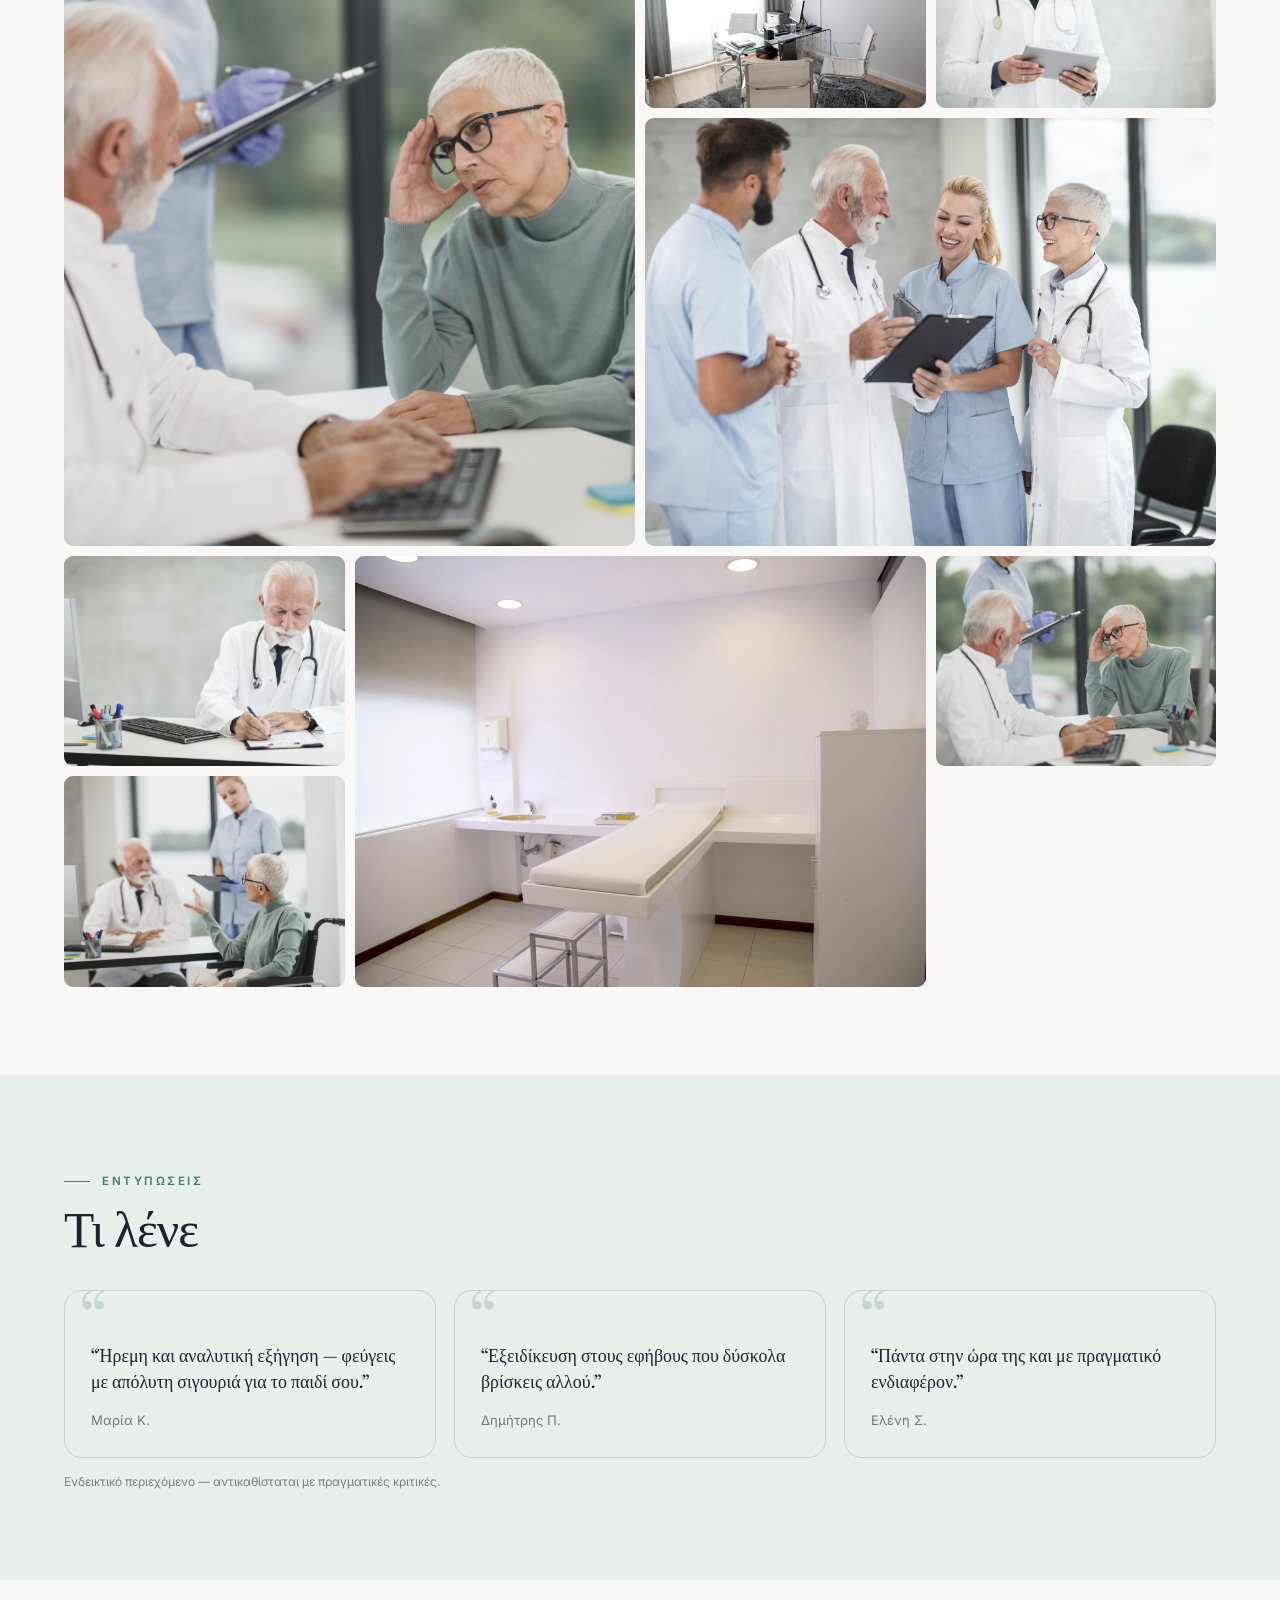
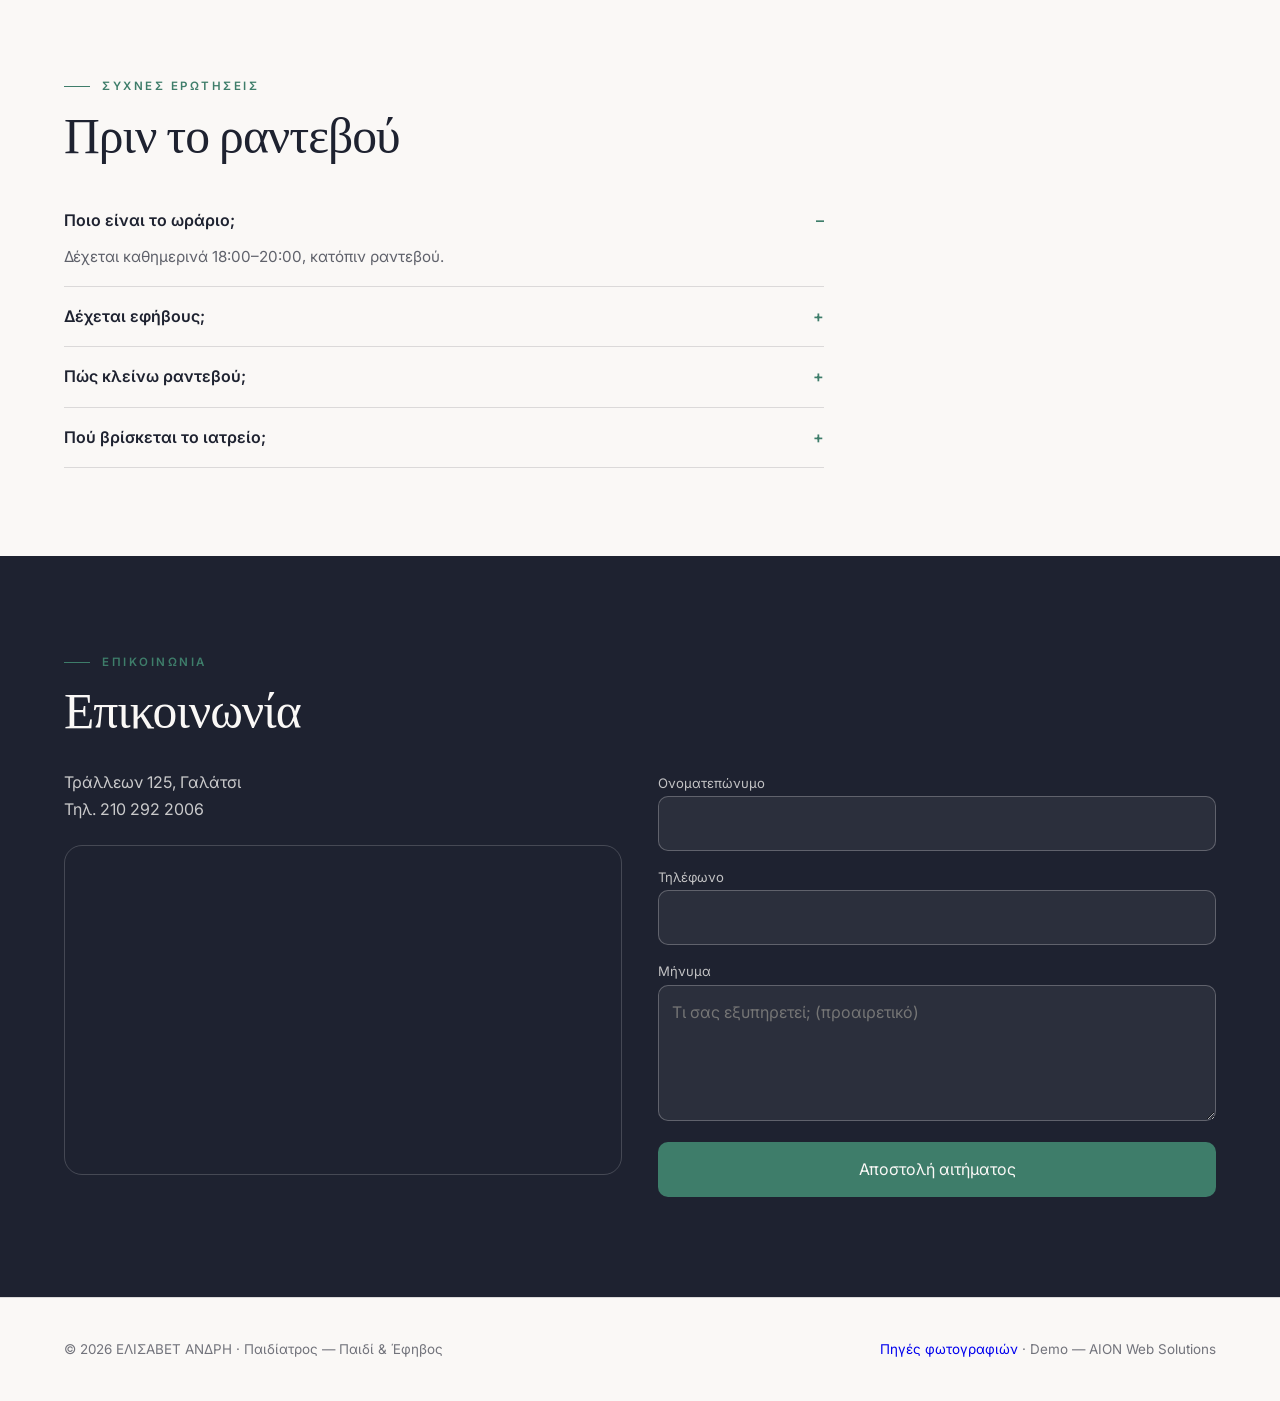
==== commit 92a6cc3b: "update index.html" ====
--- a/index.html
+++ b/index.html
@@ -97,7 +97,7 @@
 .g-item img{width:100%;height:100%;-o-object-fit:cover;object-fit:cover;transition:transform .6s,filter .6s;filter:saturate(.8)}
 .g-item:hover img{transform:scale(1.05);filter:saturate(1)}
 .quotes{display:grid;grid-template-columns:repeat(3,1fr);gap:18px;margin-top:34px}
-@media(max-width:900px){.quotes{grid-template-columns:1fr}}
+@media(max-width:900px){.quotes{display:flex;overflow-x:auto;scroll-snap-type:x mandatory;gap:14px;scrollbar-width:none}.quotes::-webkit-scrollbar{display:none}.quotes .quote{flex:0 0 88%;scroll-snap-align:center}}
 .quote{margin:0;background:var(--soft);border:1px solid var(--line);border-radius:var(--r);padding:26px}
 .quote blockquote{margin:0;font-family:'Fraunces', Georgia, serif;font-size:1.12rem;line-height:1.45}
 .quote figcaption{margin-top:14px;font-size:.82rem;color:color-mix(in srgb,var(--ink) 58%,transparent)}
@@ -219,6 +219,8 @@
   hero.addEventListener('mouseenter',function(){clearInterval(t)});
   hero.addEventListener('mouseleave',loop);
   if(slides.length>1) loop();
+  // parallax (ήπιο 0.12x, hero)
+  if(!matchMedia('(prefers-reduced-motion: reduce)').matches){var px=function(){var y=window.scrollY;if(y<window.innerHeight){[].slice.call(d.querySelectorAll('.slide img')).forEach(function(im){im.style.transform='translateY('+(y*0.12)+'px) scale(1.02)'})}};window.addEventListener('scroll',px,{passive:true});}
   var about=[].slice.call(d.querySelectorAll('#aboutMedia img')), ai=0;
   if(about.length>1) setInterval(function(){about[ai].classList.remove('on');ai=(ai+1)%about.length;about[ai].classList.add('on')},4000);
   var io=new IntersectionObserver(function(es){es.forEach(function(e){if(e.isIntersecting){e.target.classList.add('in');io.unobserve(e.target)}})},{rootMargin:'0px 0px -8% 0px',threshold:0.08});
@@ -228,6 +230,16 @@
   lb.addEventListener('click',function(e){if(e.target!==lbImg)lb.classList.remove('on')});
   d.addEventListener('keydown',function(e){if(e.key==='Escape')lb.classList.remove('on')});
   d.querySelectorAll('details').forEach(function(x){x.addEventListener('toggle',function(){if(x.open)d.querySelectorAll('details').forEach(function(o){if(o!==x)o.open=false})})});
+  // testimonials carousel (mobile, autoplay 5s)
+  var qq=d.querySelector('.quotes');
+  if(qq && matchMedia('(max-width:900px)').matches && !matchMedia('(prefers-reduced-motion: reduce)').matches){
+    var qi=0, qs=qq.children, qt;
+    function qgo(n){qi=(n+qs.length)%qs.length;qq.scrollTo({left:qs[qi].offsetLeft-qq.offsetLeft,behavior:'smooth'})}
+    function qloop(){qt=setInterval(function(){qgo(qi+1)},5000)}
+    qloop();
+    qq.addEventListener('mouseenter',function(){clearInterval(qt)});
+    qq.addEventListener('mouseleave',qloop);
+  }
   var f=d.getElementById('f'), st=d.getElementById('st');
   f.addEventListener('submit',async function(e){e.preventDefault();st.textContent='';
     var n=f.name.value.trim(),p=f.phone.value.trim(),m=f.message.value.trim();
